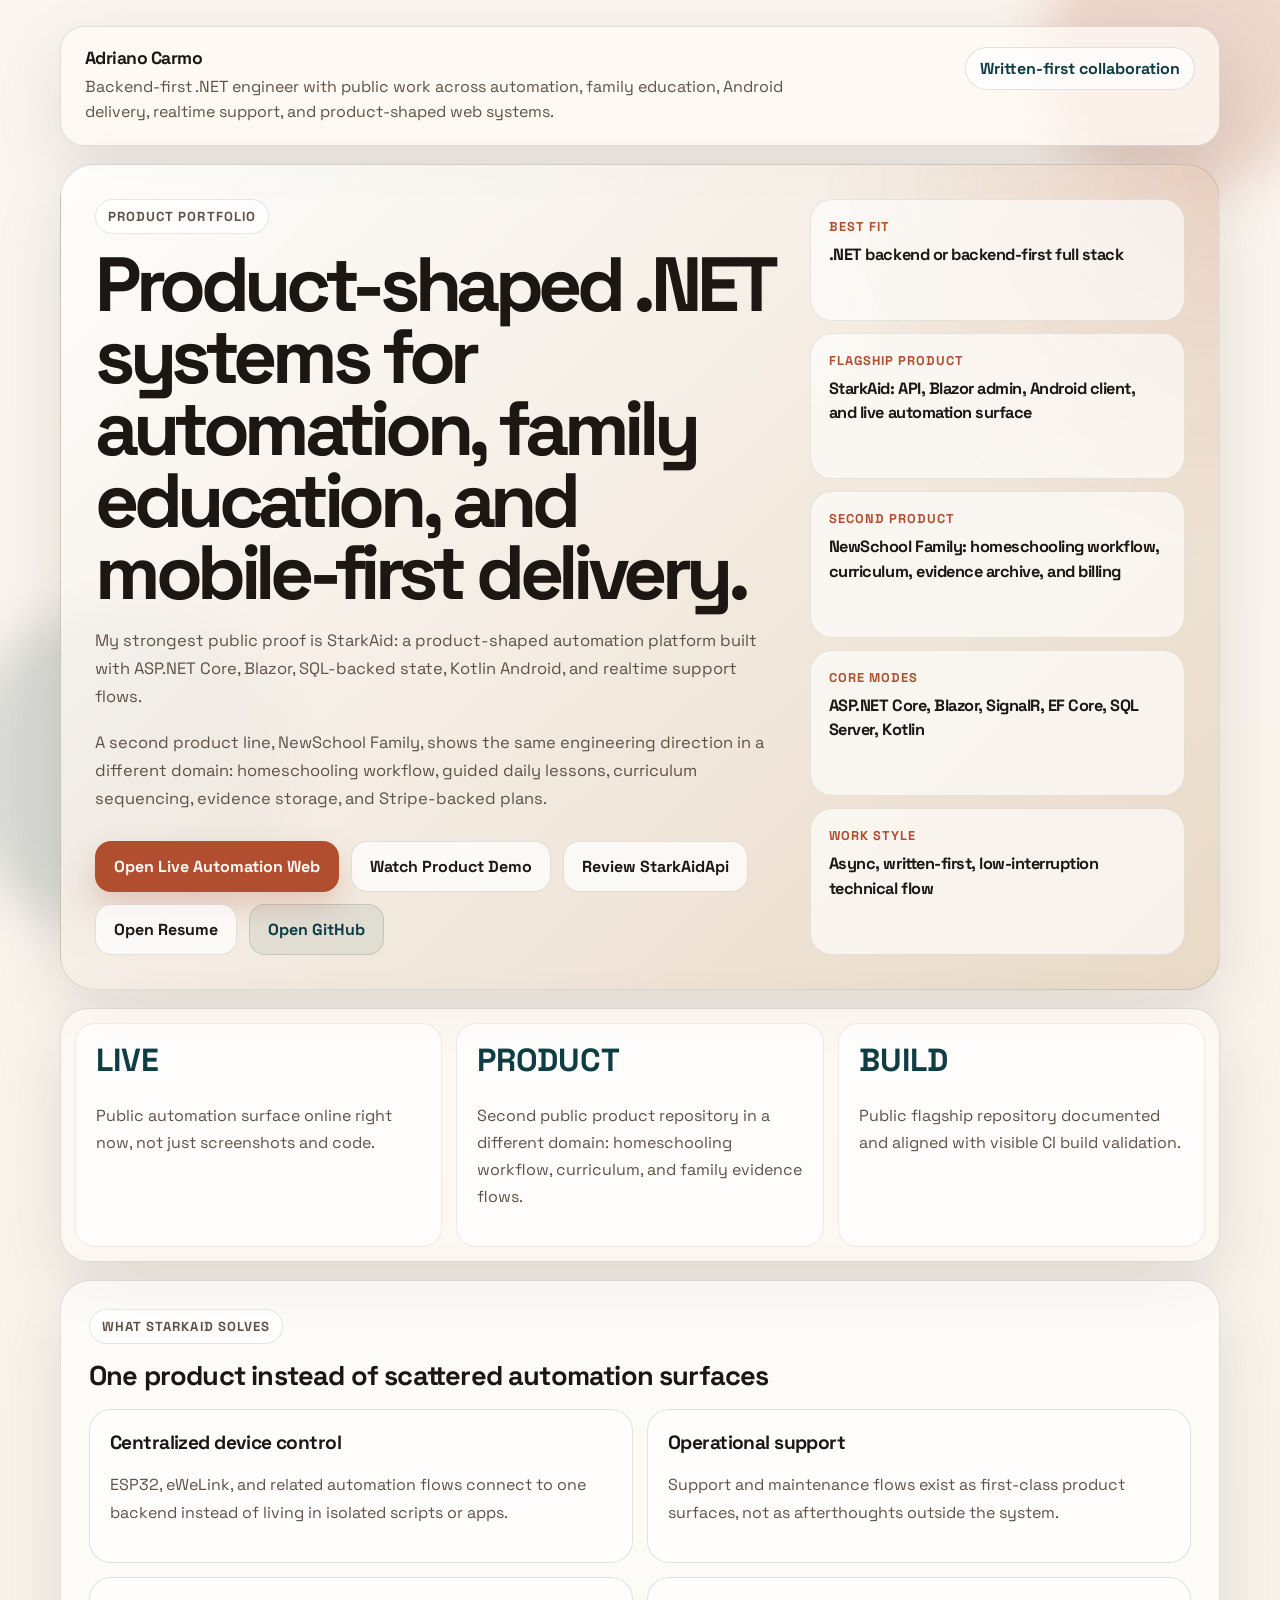
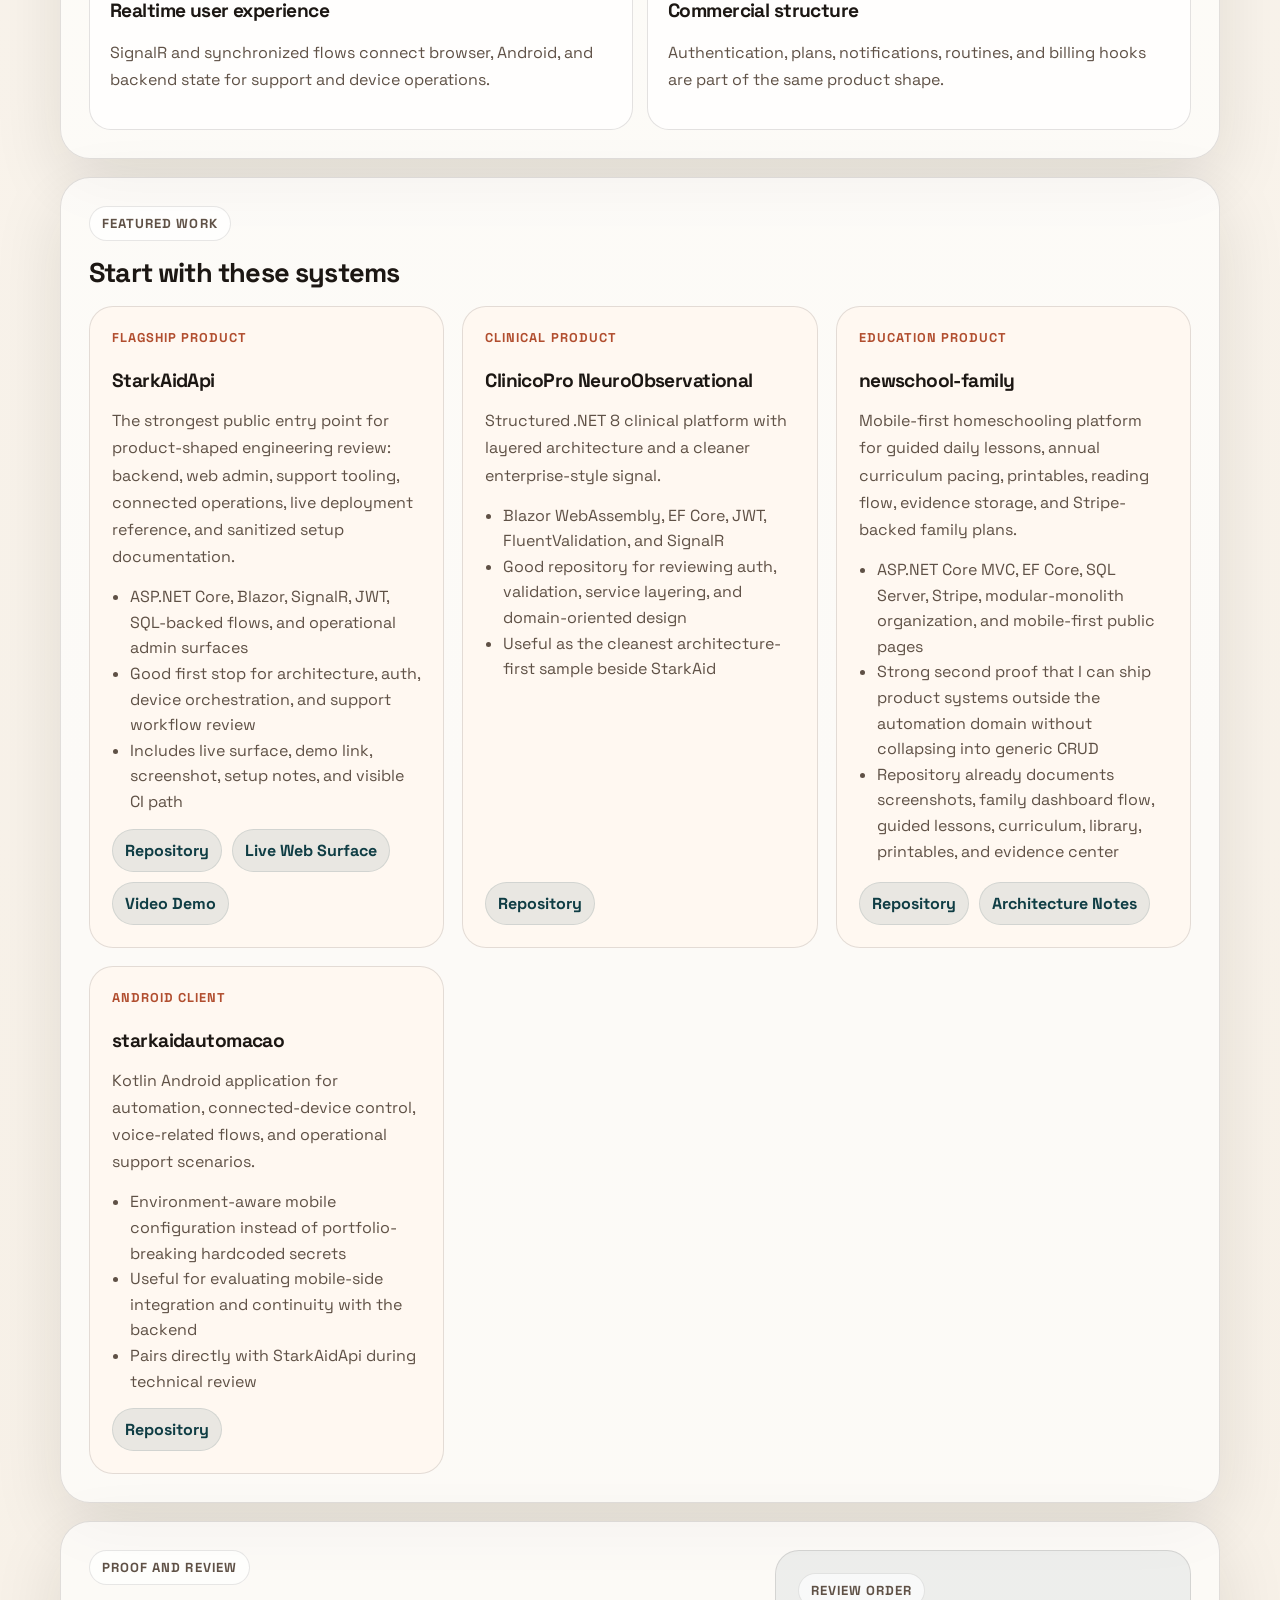
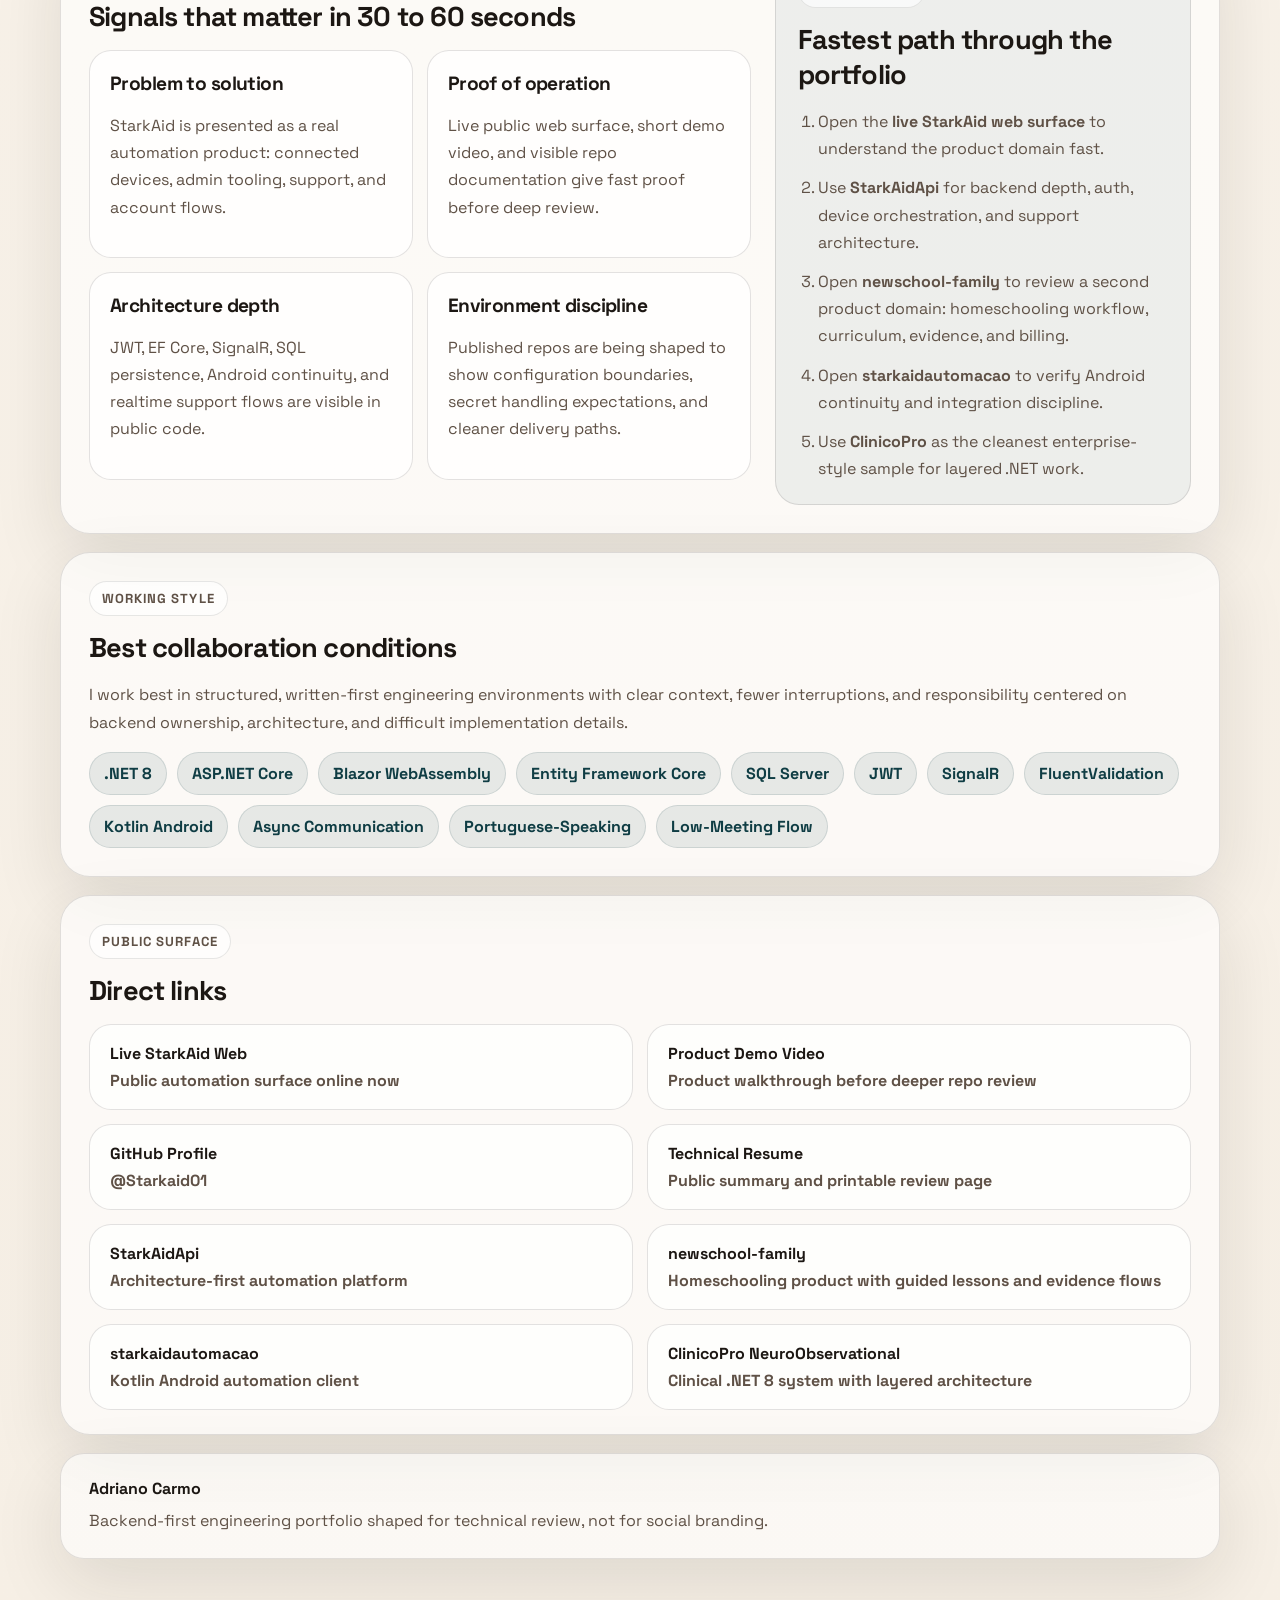
==== index.html @ f2c077c5 "site: add NewSchool Family to portfolio" ====
<!DOCTYPE html>
<html lang="en">
<head>
  <meta charset="UTF-8">
  <meta name="viewport" content="width=device-width, initial-scale=1.0">
  <title>Adriano Carmo | Backend-First .NET Engineer</title>
  <meta name="description" content="Public engineering portfolio for Adriano Carmo, a backend-first .NET engineer focused on ASP.NET Core, Blazor, Kotlin, realtime systems, and structured product delivery.">
  <meta name="theme-color" content="#0f3d44">
  <link rel="preconnect" href="https://fonts.googleapis.com">
  <link rel="preconnect" href="https://fonts.gstatic.com" crossorigin>
  <link href="https://fonts.googleapis.com/css2?family=Space+Grotesk:wght@400;500;700&display=swap" rel="stylesheet">
  <link rel="stylesheet" href="styles.css">
</head>
<body>
  <div class="ambient ambient-one"></div>
  <div class="ambient ambient-two"></div>

  <main class="shell">
    <header class="topbar">
      <div>
        <div class="nameplate">Adriano Carmo</div>
        <div class="topbar-note">Backend-first .NET engineer with public work across automation, family education, Android delivery, realtime support, and product-shaped web systems.</div>
      </div>
      <span class="status-pill">Written-first collaboration</span>
    </header>

    <section class="hero">
      <div class="hero-copy">
        <span class="eyebrow">Product Portfolio</span>
        <h1>Product-shaped .NET systems for automation, family education, and mobile-first delivery.</h1>
        <p>
          My strongest public proof is StarkAid: a product-shaped automation platform built with
          ASP.NET Core, Blazor, SQL-backed state, Kotlin Android, and realtime support flows.
        </p>
        <p>
          A second product line, NewSchool Family, shows the same engineering direction in a different domain:
          homeschooling workflow, guided daily lessons, curriculum sequencing, evidence storage, and Stripe-backed plans.
        </p>
        <div class="cta-row">
          <a class="button primary" href="https://starkaidautomacao.runasp.net/" target="_blank" rel="noreferrer">Open Live Automation Web</a>
          <a class="button secondary" href="https://www.youtube.com/watch?v=Iexo9cl87lk" target="_blank" rel="noreferrer">Watch Product Demo</a>
          <a class="button secondary" href="https://github.com/Starkaid01/StarkAidApi" target="_blank" rel="noreferrer">Review StarkAidApi</a>
          <a class="button secondary" href="resume.html" target="_blank" rel="noreferrer">Open Resume</a>
          <a class="button ghost" href="https://github.com/Starkaid01" target="_blank" rel="noreferrer">Open GitHub</a>
        </div>
      </div>

      <aside class="signal-panel">
        <div class="signal-card">
          <span class="signal-label">Best Fit</span>
          <strong>.NET backend or backend-first full stack</strong>
        </div>
        <div class="signal-card">
          <span class="signal-label">Flagship Product</span>
          <strong>StarkAid: API, Blazor admin, Android client, and live automation surface</strong>
        </div>
        <div class="signal-card">
          <span class="signal-label">Second Product</span>
          <strong>NewSchool Family: homeschooling workflow, curriculum, evidence archive, and billing</strong>
        </div>
        <div class="signal-card">
          <span class="signal-label">Core Modes</span>
          <strong>ASP.NET Core, Blazor, SignalR, EF Core, SQL Server, Kotlin</strong>
        </div>
        <div class="signal-card">
          <span class="signal-label">Work Style</span>
          <strong>Async, written-first, low-interruption technical flow</strong>
        </div>
      </aside>
    </section>

    <section class="proof-strip">
      <article class="proof-card">
        <span class="proof-number">LIVE</span>
        <p>Public automation surface online right now, not just screenshots and code.</p>
      </article>
      <article class="proof-card">
        <span class="proof-number">PRODUCT</span>
        <p>Second public product repository in a different domain: homeschooling workflow, curriculum, and family evidence flows.</p>
      </article>
      <article class="proof-card">
        <span class="proof-number">BUILD</span>
        <p>Public flagship repository documented and aligned with visible CI build validation.</p>
      </article>
    </section>

    <section class="section">
      <div class="section-head">
        <span class="eyebrow">What StarkAid Solves</span>
        <h2>One product instead of scattered automation surfaces</h2>
      </div>
      <div class="review-grid">
        <article class="review-card">
          <h3>Centralized device control</h3>
          <p>ESP32, eWeLink, and related automation flows connect to one backend instead of living in isolated scripts or apps.</p>
        </article>
        <article class="review-card">
          <h3>Operational support</h3>
          <p>Support and maintenance flows exist as first-class product surfaces, not as afterthoughts outside the system.</p>
        </article>
        <article class="review-card">
          <h3>Realtime user experience</h3>
          <p>SignalR and synchronized flows connect browser, Android, and backend state for support and device operations.</p>
        </article>
        <article class="review-card">
          <h3>Commercial structure</h3>
          <p>Authentication, plans, notifications, routines, and billing hooks are part of the same product shape.</p>
        </article>
      </div>
    </section>

    <section class="section">
      <div class="section-head">
        <span class="eyebrow">Featured Work</span>
        <h2>Start with these systems</h2>
      </div>
      <div class="projects">
        <article class="project">
          <div class="project-meta">Flagship Product</div>
          <h3>StarkAidApi</h3>
          <p>
            The strongest public entry point for product-shaped engineering review: backend, web admin,
            support tooling, connected operations, live deployment reference, and sanitized setup documentation.
          </p>
          <ul>
            <li>ASP.NET Core, Blazor, SignalR, JWT, SQL-backed flows, and operational admin surfaces</li>
            <li>Good first stop for architecture, auth, device orchestration, and support workflow review</li>
            <li>Includes live surface, demo link, screenshot, setup notes, and visible CI path</li>
          </ul>
          <div class="project-links">
            <a href="https://github.com/Starkaid01/StarkAidApi" target="_blank" rel="noreferrer">Repository</a>
            <a href="https://starkaidautomacao.runasp.net/" target="_blank" rel="noreferrer">Live Web Surface</a>
            <a href="https://www.youtube.com/watch?v=Iexo9cl87lk" target="_blank" rel="noreferrer">Video Demo</a>
          </div>
        </article>

        <article class="project">
          <div class="project-meta">Clinical Product</div>
          <h3>ClinicoPro NeuroObservational</h3>
          <p>
            Structured .NET 8 clinical platform with layered architecture and a cleaner enterprise-style signal.
          </p>
          <ul>
            <li>Blazor WebAssembly, EF Core, JWT, FluentValidation, and SignalR</li>
            <li>Good repository for reviewing auth, validation, service layering, and domain-oriented design</li>
            <li>Useful as the cleanest architecture-first sample beside StarkAid</li>
          </ul>
          <div class="project-links">
            <a href="https://github.com/Starkaid01/ClinicoPro-NeuroObservational" target="_blank" rel="noreferrer">Repository</a>
          </div>
        </article>

        <article class="project">
          <div class="project-meta">Education Product</div>
          <h3>newschool-family</h3>
          <p>
            Mobile-first homeschooling platform for guided daily lessons, annual curriculum pacing, printables,
            reading flow, evidence storage, and Stripe-backed family plans.
          </p>
          <ul>
            <li>ASP.NET Core MVC, EF Core, SQL Server, Stripe, modular-monolith organization, and mobile-first public pages</li>
            <li>Strong second proof that I can ship product systems outside the automation domain without collapsing into generic CRUD</li>
            <li>Repository already documents screenshots, family dashboard flow, guided lessons, curriculum, library, printables, and evidence center</li>
          </ul>
          <div class="project-links">
            <a href="https://github.com/Starkaid01/newschool-family" target="_blank" rel="noreferrer">Repository</a>
            <a href="https://github.com/Starkaid01/newschool-family/blob/main/docs/architecture.md" target="_blank" rel="noreferrer">Architecture Notes</a>
          </div>
        </article>

        <article class="project">
          <div class="project-meta">Android Client</div>
          <h3>starkaidautomacao</h3>
          <p>
            Kotlin Android application for automation, connected-device control, voice-related flows, and operational support scenarios.
          </p>
          <ul>
            <li>Environment-aware mobile configuration instead of portfolio-breaking hardcoded secrets</li>
            <li>Useful for evaluating mobile-side integration and continuity with the backend</li>
            <li>Pairs directly with StarkAidApi during technical review</li>
          </ul>
          <div class="project-links">
            <a href="https://github.com/Starkaid01/starkaidautomacao" target="_blank" rel="noreferrer">Repository</a>
          </div>
        </article>
      </div>
    </section>

    <section class="section split">
      <div>
        <div class="section-head">
          <span class="eyebrow">Proof And Review</span>
          <h2>Signals that matter in 30 to 60 seconds</h2>
        </div>
        <div class="review-grid">
          <article class="review-card">
            <h3>Problem to solution</h3>
            <p>StarkAid is presented as a real automation product: connected devices, admin tooling, support, and account flows.</p>
          </article>
          <article class="review-card">
            <h3>Proof of operation</h3>
            <p>Live public web surface, short demo video, and visible repo documentation give fast proof before deep review.</p>
          </article>
          <article class="review-card">
            <h3>Architecture depth</h3>
            <p>JWT, EF Core, SignalR, SQL persistence, Android continuity, and realtime support flows are visible in public code.</p>
          </article>
          <article class="review-card">
            <h3>Environment discipline</h3>
            <p>Published repos are being shaped to show configuration boundaries, secret handling expectations, and cleaner delivery paths.</p>
          </article>
        </div>
      </div>

      <div class="review-order">
        <div class="section-head">
          <span class="eyebrow">Review Order</span>
          <h2>Fastest path through the portfolio</h2>
        </div>
        <ol>
          <li>Open the <strong>live StarkAid web surface</strong> to understand the product domain fast.</li>
          <li>Use <strong>StarkAidApi</strong> for backend depth, auth, device orchestration, and support architecture.</li>
          <li>Open <strong>newschool-family</strong> to review a second product domain: homeschooling workflow, curriculum, evidence, and billing.</li>
          <li>Open <strong>starkaidautomacao</strong> to verify Android continuity and integration discipline.</li>
          <li>Use <strong>ClinicoPro</strong> as the cleanest enterprise-style sample for layered .NET work.</li>
        </ol>
      </div>
    </section>

    <section class="section">
      <div class="section-head">
        <span class="eyebrow">Working Style</span>
        <h2>Best collaboration conditions</h2>
      </div>
      <p class="section-copy">
        I work best in structured, written-first engineering environments with clear context, fewer interruptions,
        and responsibility centered on backend ownership, architecture, and difficult implementation details.
      </p>
      <div class="stack-list">
        <span class="chip">.NET 8</span>
        <span class="chip">ASP.NET Core</span>
        <span class="chip">Blazor WebAssembly</span>
        <span class="chip">Entity Framework Core</span>
        <span class="chip">SQL Server</span>
        <span class="chip">JWT</span>
        <span class="chip">SignalR</span>
        <span class="chip">FluentValidation</span>
        <span class="chip">Kotlin Android</span>
        <span class="chip">Async Communication</span>
        <span class="chip">Portuguese-Speaking</span>
        <span class="chip">Low-Meeting Flow</span>
      </div>
    </section>

    <section class="section compact">
      <div class="section-head">
        <span class="eyebrow">Public Surface</span>
        <h2>Direct links</h2>
      </div>
      <div class="link-grid">
        <a class="link-tile" href="https://starkaidautomacao.runasp.net/" target="_blank" rel="noreferrer">
          <strong>Live StarkAid Web</strong>
          <span>Public automation surface online now</span>
        </a>
        <a class="link-tile" href="https://www.youtube.com/watch?v=Iexo9cl87lk" target="_blank" rel="noreferrer">
          <strong>Product Demo Video</strong>
          <span>Product walkthrough before deeper repo review</span>
        </a>
        <a class="link-tile" href="https://github.com/Starkaid01" target="_blank" rel="noreferrer">
          <strong>GitHub Profile</strong>
          <span>@Starkaid01</span>
        </a>
        <a class="link-tile" href="resume.html" target="_blank" rel="noreferrer">
          <strong>Technical Resume</strong>
          <span>Public summary and printable review page</span>
        </a>
        <a class="link-tile" href="https://github.com/Starkaid01/StarkAidApi" target="_blank" rel="noreferrer">
          <strong>StarkAidApi</strong>
          <span>Architecture-first automation platform</span>
        </a>
        <a class="link-tile" href="https://github.com/Starkaid01/newschool-family" target="_blank" rel="noreferrer">
          <strong>newschool-family</strong>
          <span>Homeschooling product with guided lessons and evidence flows</span>
        </a>
        <a class="link-tile" href="https://github.com/Starkaid01/starkaidautomacao" target="_blank" rel="noreferrer">
          <strong>starkaidautomacao</strong>
          <span>Kotlin Android automation client</span>
        </a>
        <a class="link-tile" href="https://github.com/Starkaid01/ClinicoPro-NeuroObservational" target="_blank" rel="noreferrer">
          <strong>ClinicoPro NeuroObservational</strong>
          <span>Clinical .NET 8 system with layered architecture</span>
        </a>
      </div>
    </section>

    <footer class="footer">
      <strong>Adriano Carmo</strong>
      <span>Backend-first engineering portfolio shaped for technical review, not for social branding.</span>
    </footer>
  </main>
</body>
</html>
---- styles.css ----
:root {
  --bg: #f6efe5;
  --bg-deep: #e5d4bf;
  --surface: rgba(255, 251, 246, 0.8);
  --surface-strong: rgba(255, 248, 240, 0.92);
  --ink: #1c1713;
  --muted: #5f5146;
  --line: rgba(28, 23, 19, 0.12);
  --accent: #b14e2f;
  --accent-deep: #7d3119;
  --teal: #0f3d44;
  --teal-soft: rgba(15, 61, 68, 0.09);
  --shadow: 0 24px 70px rgba(28, 23, 19, 0.11);
}

* {
  box-sizing: border-box;
}

html {
  scroll-behavior: smooth;
}

body {
  margin: 0;
  min-height: 100vh;
  font-family: "Space Grotesk", system-ui, sans-serif;
  color: var(--ink);
  background:
    linear-gradient(180deg, #faf5ee 0%, var(--bg) 100%);
}

a {
  color: inherit;
  text-decoration: none;
}

.ambient {
  position: fixed;
  inset: auto;
  border-radius: 999px;
  filter: blur(24px);
  pointer-events: none;
  z-index: 0;
}

.ambient-one {
  top: -80px;
  right: -40px;
  width: 280px;
  height: 280px;
  background: rgba(177, 78, 47, 0.18);
}

.ambient-two {
  bottom: -40px;
  left: -40px;
  width: 340px;
  height: 340px;
  background: rgba(15, 61, 68, 0.14);
}

.shell {
  position: relative;
  z-index: 1;
  width: min(1160px, calc(100% - 32px));
  margin: 0 auto;
  padding: 26px 0 64px;
}

.topbar,
.hero,
.section,
.proof-strip,
.footer {
  border: 1px solid var(--line);
  box-shadow: var(--shadow);
}

.topbar {
  display: flex;
  align-items: flex-start;
  justify-content: space-between;
  gap: 18px;
  padding: 20px 24px;
  border-radius: 24px;
  background: rgba(255, 251, 246, 0.72);
}

.nameplate {
  font-size: 1.1rem;
  font-weight: 700;
  letter-spacing: -0.03em;
}

.topbar-note {
  margin-top: 6px;
  max-width: 760px;
  color: var(--muted);
  line-height: 1.55;
}

.status-pill,
.eyebrow,
.chip,
.project-links a,
.link-tile span {
  font-weight: 700;
}

.status-pill {
  display: inline-flex;
  align-items: center;
  min-height: 40px;
  padding: 10px 14px;
  border-radius: 999px;
  background: rgba(255, 255, 255, 0.7);
  border: 1px solid rgba(28, 23, 19, 0.12);
  color: var(--teal);
  white-space: nowrap;
}

.hero {
  display: grid;
  grid-template-columns: minmax(0, 1.75fr) minmax(280px, 0.95fr);
  gap: 24px;
  margin-top: 18px;
  padding: 34px;
  border-radius: 34px;
  background:
    radial-gradient(circle at top right, rgba(177, 78, 47, 0.14), transparent 28%),
    linear-gradient(135deg, rgba(255, 255, 255, 0.82), rgba(229, 212, 191, 0.84));
}

.eyebrow {
  display: inline-flex;
  margin-bottom: 14px;
  padding: 8px 12px;
  border-radius: 999px;
  background: rgba(255, 255, 255, 0.66);
  border: 1px solid rgba(28, 23, 19, 0.1);
  color: var(--muted);
  font-size: 0.82rem;
  letter-spacing: 0.08em;
  text-transform: uppercase;
}

.hero h1 {
  margin: 0;
  max-width: 760px;
  font-size: clamp(2.7rem, 6vw, 5rem);
  line-height: 0.94;
  letter-spacing: -0.07em;
}

.hero p,
.section-copy,
.project p,
.review-card p,
.proof-card p,
.review-order li,
.footer span {
  color: var(--muted);
  line-height: 1.7;
}

.hero p {
  max-width: 720px;
  margin: 18px 0 0;
  font-size: 1.03rem;
}

.cta-row {
  display: flex;
  flex-wrap: wrap;
  gap: 12px;
  margin-top: 28px;
}

.button {
  display: inline-flex;
  align-items: center;
  justify-content: center;
  min-height: 48px;
  padding: 14px 18px;
  border-radius: 16px;
  border: 1px solid transparent;
  font-weight: 700;
  transition: transform 180ms ease, box-shadow 180ms ease, border-color 180ms ease;
}

.button:hover,
.project:hover,
.review-card:hover,
.proof-card:hover,
.link-tile:hover {
  transform: translateY(-3px);
}

.button.primary {
  background: var(--accent);
  color: #fff9f5;
  box-shadow: 0 14px 30px rgba(177, 78, 47, 0.24);
}

.button.secondary {
  background: rgba(255, 255, 255, 0.72);
  border-color: var(--line);
}

.button.ghost {
  background: rgba(15, 61, 68, 0.08);
  border-color: rgba(15, 61, 68, 0.14);
  color: var(--teal);
}

.signal-panel {
  display: grid;
  gap: 12px;
}

.signal-card {
  padding: 18px;
  border-radius: 22px;
  background: rgba(255, 255, 255, 0.62);
  border: 1px solid rgba(28, 23, 19, 0.09);
}

.signal-label,
.project-meta {
  display: block;
  margin-bottom: 8px;
  color: var(--accent);
  font-size: 0.8rem;
  font-weight: 700;
  letter-spacing: 0.08em;
  text-transform: uppercase;
}

.signal-card strong,
.project h3,
.review-card h3,
.section h2 {
  letter-spacing: -0.03em;
}

.signal-card strong {
  font-size: 1.02rem;
  line-height: 1.5;
}

.proof-strip {
  display: grid;
  grid-template-columns: repeat(3, minmax(0, 1fr));
  gap: 14px;
  margin-top: 18px;
  padding: 14px;
  border-radius: 28px;
  background: rgba(255, 250, 244, 0.68);
}

.proof-card,
.project,
.review-card,
.link-tile {
  transition: transform 180ms ease, border-color 180ms ease, background 180ms ease;
}

.proof-card {
  min-height: 100%;
  padding: 20px;
  border-radius: 20px;
  border: 1px solid rgba(28, 23, 19, 0.08);
  background: rgba(255, 255, 255, 0.72);
}

.proof-number {
  display: inline-block;
  margin-bottom: 10px;
  font-size: 2rem;
  font-weight: 700;
  line-height: 1;
  color: var(--teal);
}

.section {
  margin-top: 18px;
  padding: 28px;
  border-radius: 30px;
  background: rgba(255, 255, 255, 0.62);
}

.section.compact {
  padding-bottom: 24px;
}

.section-head {
  margin-bottom: 16px;
}

.section h2 {
  margin: 0;
  font-size: 1.7rem;
}

.section-copy {
  margin: 0 0 16px;
}

.projects {
  display: grid;
  grid-template-columns: repeat(3, minmax(0, 1fr));
  gap: 18px;
}

.project {
  display: flex;
  flex-direction: column;
  gap: 14px;
  padding: 22px;
  border-radius: 24px;
  border: 1px solid var(--line);
  background: var(--surface-strong);
}

.project:hover,
.review-card:hover,
.link-tile:hover {
  border-color: rgba(177, 78, 47, 0.34);
}

.project h3,
.review-card h3 {
  margin: 0;
  font-size: 1.2rem;
}

.project p,
.project ul {
  margin: 0;
}

.project ul {
  padding-left: 18px;
  color: var(--muted);
  line-height: 1.6;
}

.project-links {
  display: flex;
  flex-wrap: wrap;
  gap: 10px;
  margin-top: auto;
}

.project-links a {
  display: inline-flex;
  padding: 10px 12px;
  border-radius: 999px;
  background: var(--teal-soft);
  color: var(--teal);
  border: 1px solid rgba(15, 61, 68, 0.1);
}

.split {
  display: grid;
  grid-template-columns: minmax(0, 1.35fr) minmax(280px, 0.85fr);
  gap: 24px;
}

.review-grid {
  display: grid;
  grid-template-columns: repeat(2, minmax(0, 1fr));
  gap: 14px;
}

.review-card,
.review-order,
.link-tile {
  border: 1px solid var(--line);
}

.review-card {
  padding: 20px;
  border-radius: 22px;
  background: rgba(255, 255, 255, 0.72);
}

.review-order {
  height: 100%;
  padding: 22px;
  border-radius: 24px;
  background: rgba(15, 61, 68, 0.06);
}

.review-order ol {
  margin: 0;
  padding-left: 20px;
}

.review-order li + li {
  margin-top: 12px;
}

.stack-list {
  display: flex;
  flex-wrap: wrap;
  gap: 10px;
}

.chip {
  padding: 10px 14px;
  border-radius: 999px;
  background: var(--teal-soft);
  border: 1px solid rgba(15, 61, 68, 0.12);
  color: var(--teal);
}

.link-grid {
  display: grid;
  grid-template-columns: repeat(2, minmax(0, 1fr));
  gap: 14px;
}

.link-tile {
  display: flex;
  flex-direction: column;
  gap: 6px;
  padding: 18px 20px;
  border-radius: 22px;
  background: rgba(255, 255, 255, 0.7);
}

.link-tile strong,
.footer strong {
  font-size: 1rem;
}

.link-tile span {
  color: var(--muted);
}

.footer {
  display: flex;
  flex-direction: column;
  gap: 8px;
  margin-top: 18px;
  padding: 24px 28px;
  border-radius: 24px;
  background: rgba(255, 255, 255, 0.58);
}

@media (max-width: 1024px) {
  .hero,
  .split,
  .projects {
    grid-template-columns: 1fr;
  }

  .proof-strip,
  .link-grid,
  .review-grid {
    grid-template-columns: 1fr;
  }
}

@media (max-width: 720px) {
  .shell {
    width: min(100% - 18px, 1160px);
    padding-top: 12px;
  }

  .topbar,
  .hero,
  .section,
  .footer {
    padding: 22px;
    border-radius: 22px;
  }

  .topbar {
    flex-direction: column;
  }

  .hero h1 {
    font-size: clamp(2.4rem, 13vw, 4rem);
  }

  .proof-strip {
    padding: 12px;
    border-radius: 22px;
  }
}
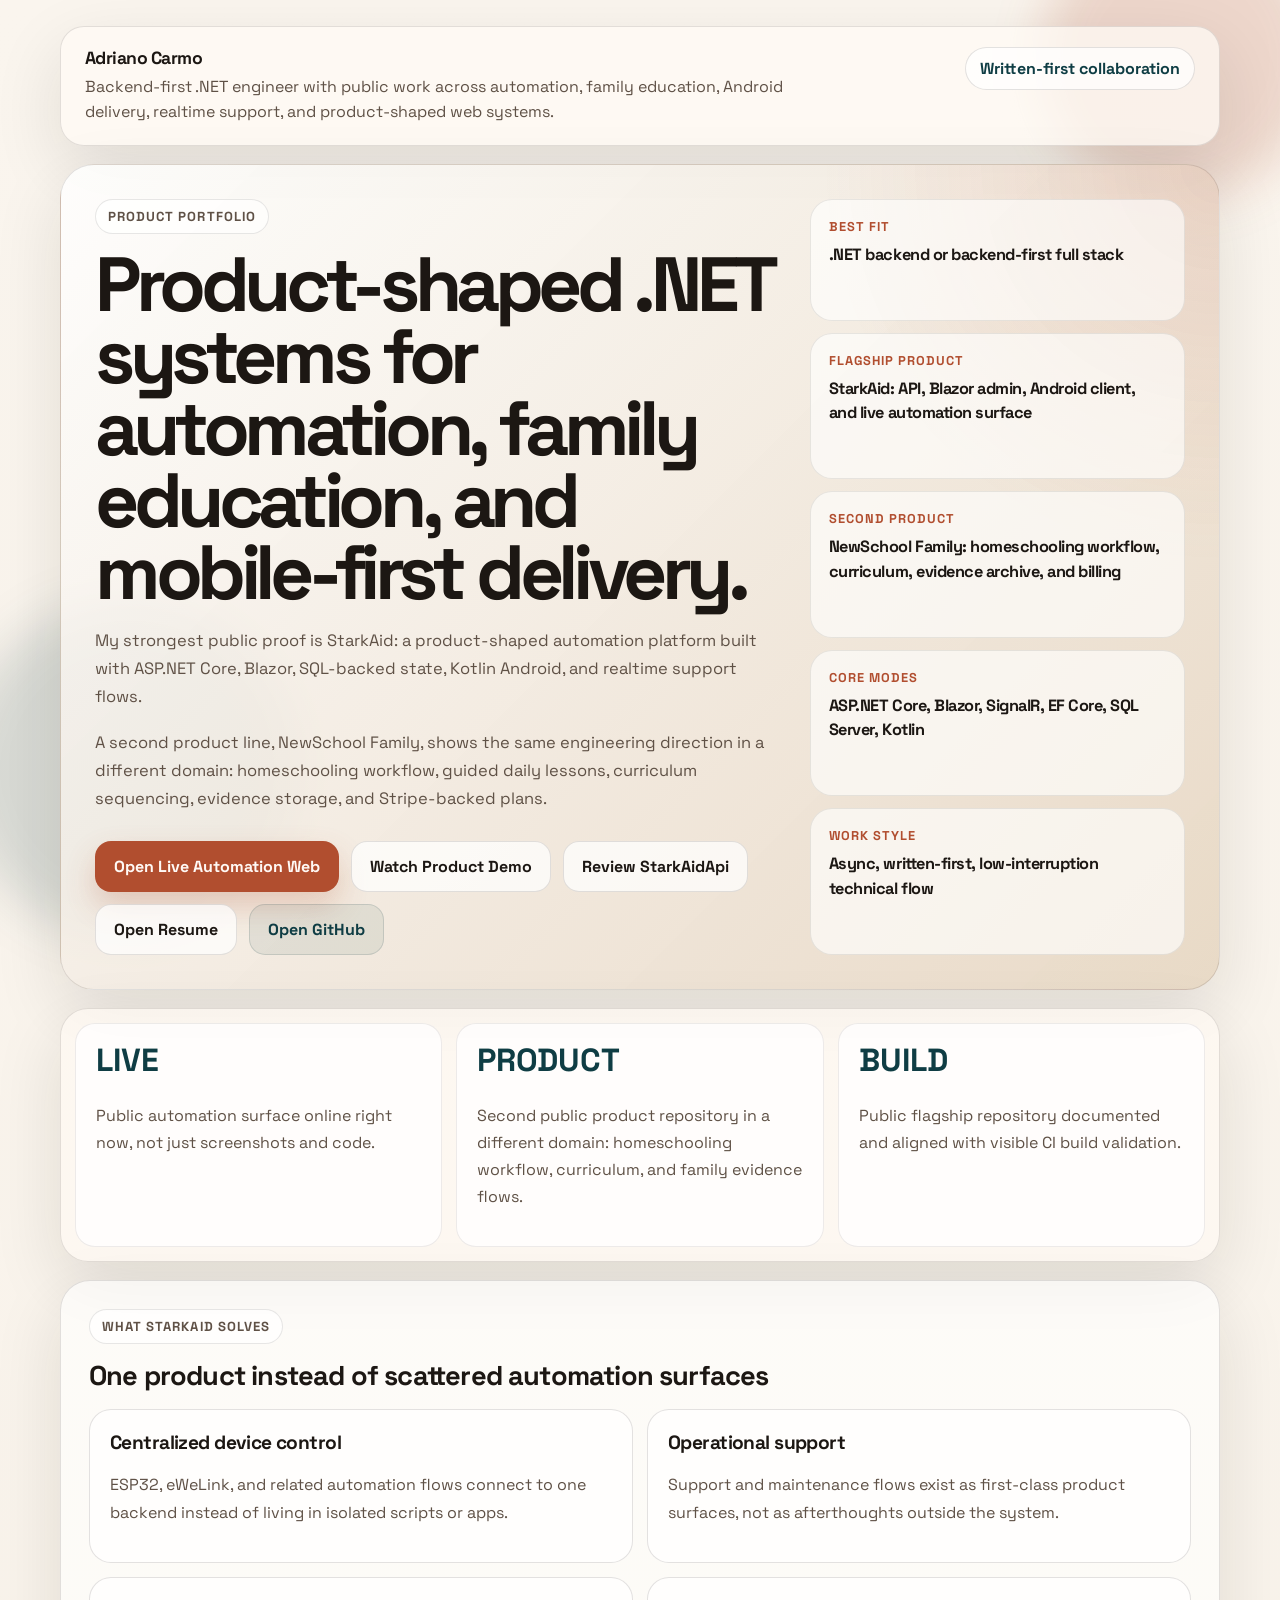
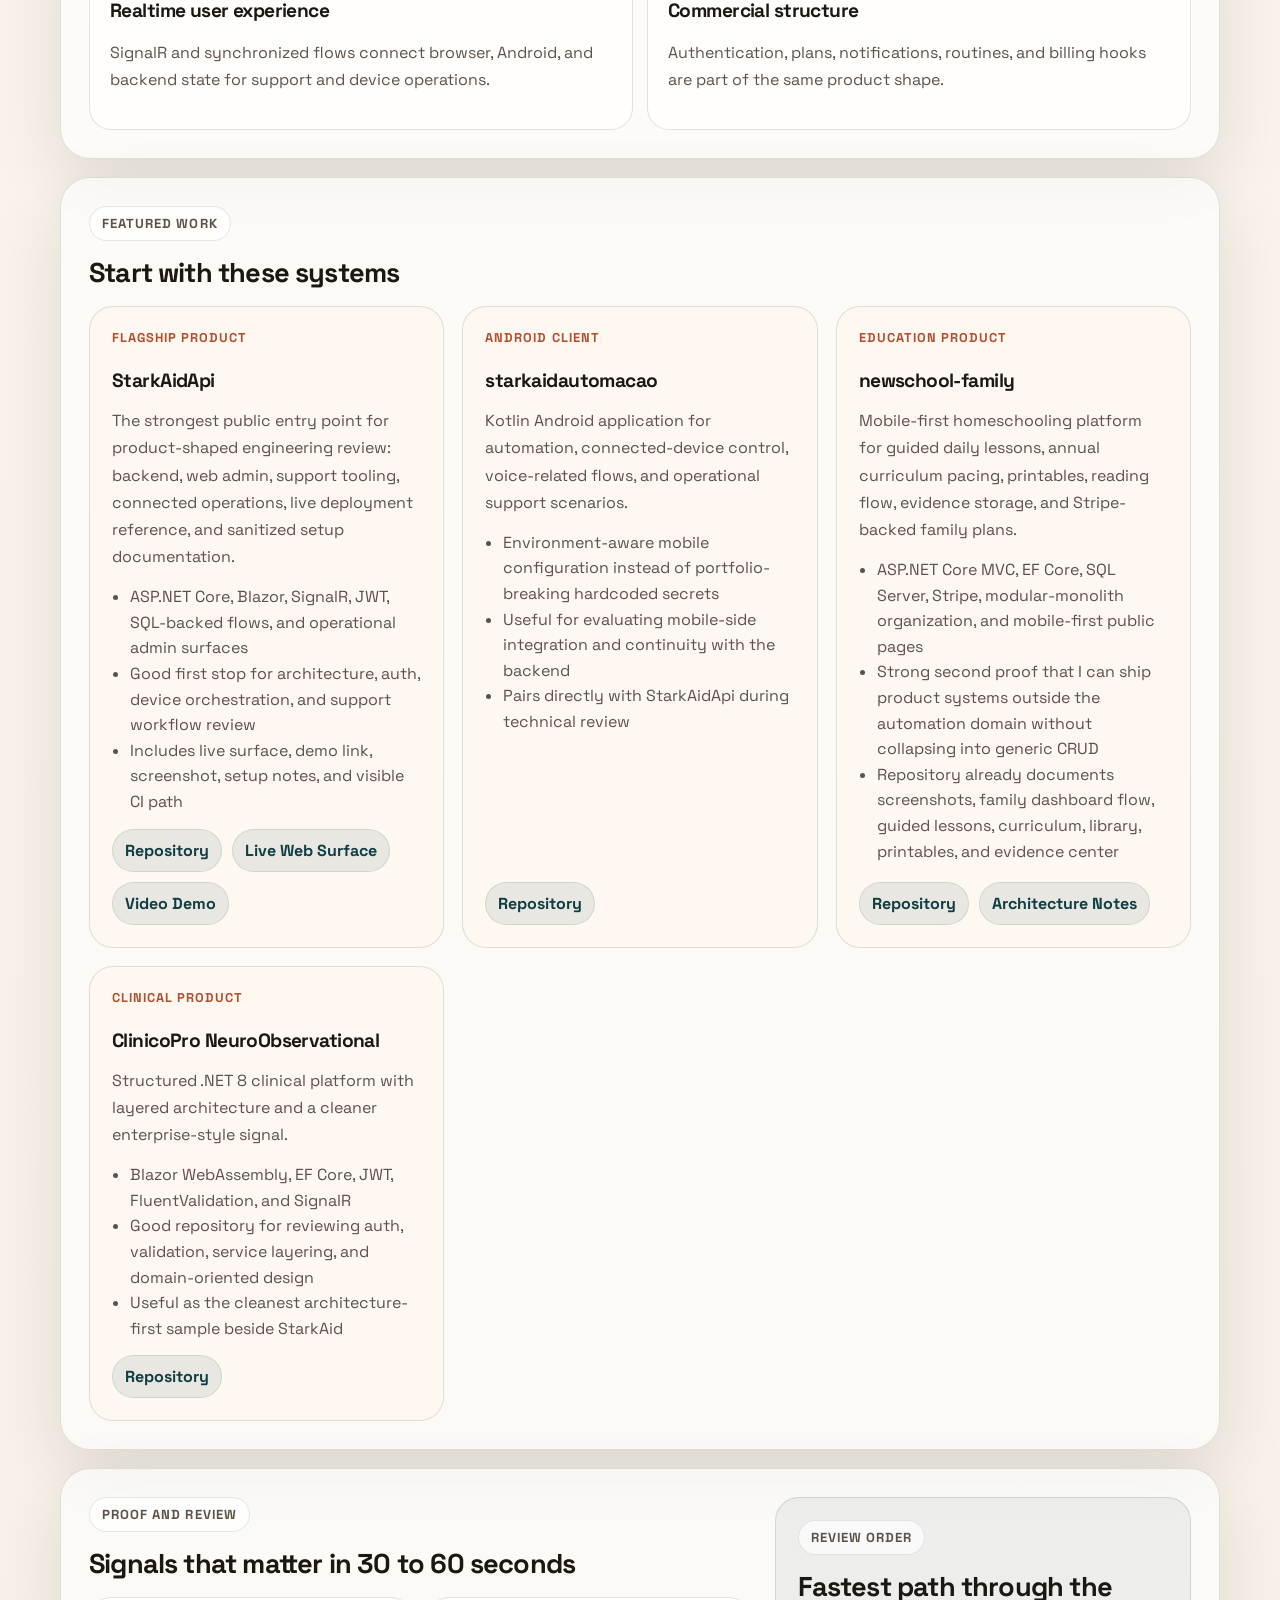
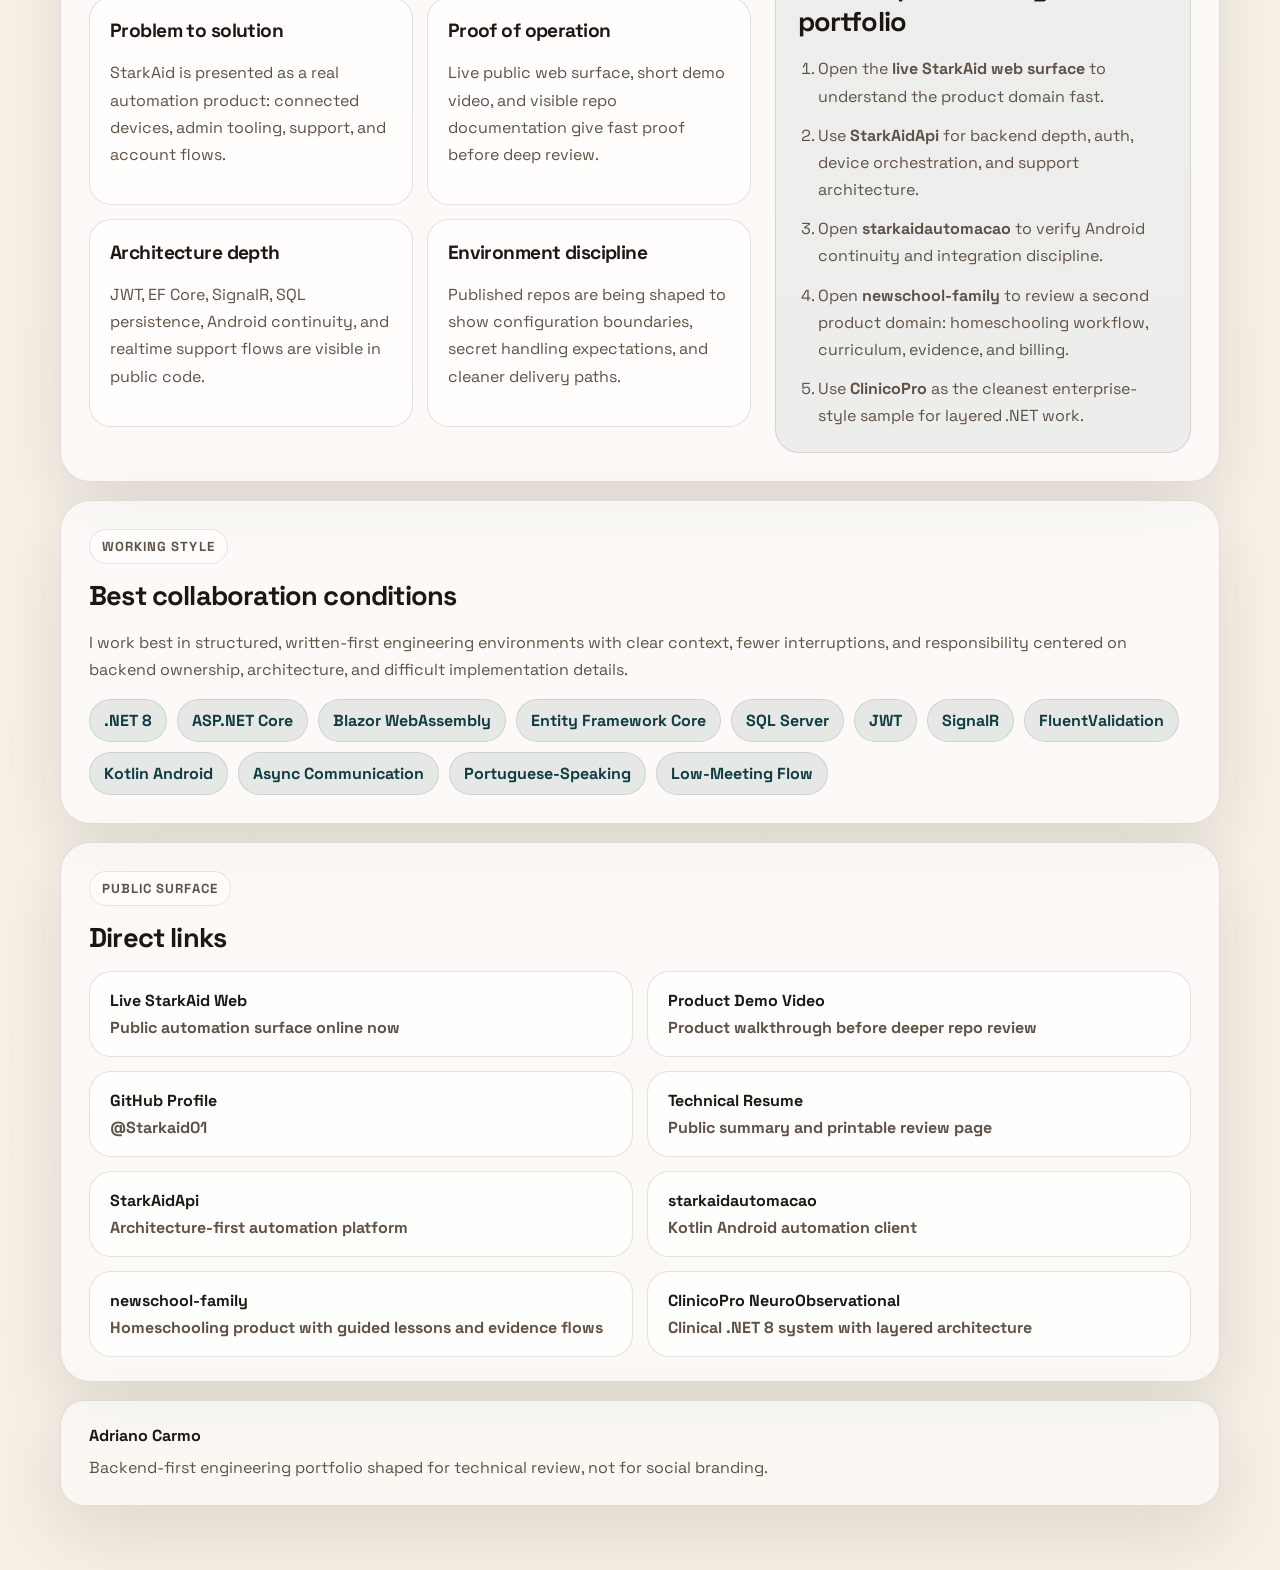
==== commit d5d29e96: "site: reorder portfolio projects" ====
--- a/index.html
+++ b/index.html
@@ -135,18 +135,18 @@
         </article>
 
         <article class="project">
-          <div class="project-meta">Clinical Product</div>
-          <h3>ClinicoPro NeuroObservational</h3>
+          <div class="project-meta">Android Client</div>
+          <h3>starkaidautomacao</h3>
           <p>
-            Structured .NET 8 clinical platform with layered architecture and a cleaner enterprise-style signal.
+            Kotlin Android application for automation, connected-device control, voice-related flows, and operational support scenarios.
           </p>
           <ul>
-            <li>Blazor WebAssembly, EF Core, JWT, FluentValidation, and SignalR</li>
-            <li>Good repository for reviewing auth, validation, service layering, and domain-oriented design</li>
-            <li>Useful as the cleanest architecture-first sample beside StarkAid</li>
+            <li>Environment-aware mobile configuration instead of portfolio-breaking hardcoded secrets</li>
+            <li>Useful for evaluating mobile-side integration and continuity with the backend</li>
+            <li>Pairs directly with StarkAidApi during technical review</li>
           </ul>
           <div class="project-links">
-            <a href="https://github.com/Starkaid01/ClinicoPro-NeuroObservational" target="_blank" rel="noreferrer">Repository</a>
+            <a href="https://github.com/Starkaid01/starkaidautomacao" target="_blank" rel="noreferrer">Repository</a>
           </div>
         </article>
 
@@ -169,18 +169,18 @@
         </article>
 
         <article class="project">
-          <div class="project-meta">Android Client</div>
-          <h3>starkaidautomacao</h3>
+          <div class="project-meta">Clinical Product</div>
+          <h3>ClinicoPro NeuroObservational</h3>
           <p>
-            Kotlin Android application for automation, connected-device control, voice-related flows, and operational support scenarios.
+            Structured .NET 8 clinical platform with layered architecture and a cleaner enterprise-style signal.
           </p>
           <ul>
-            <li>Environment-aware mobile configuration instead of portfolio-breaking hardcoded secrets</li>
-            <li>Useful for evaluating mobile-side integration and continuity with the backend</li>
-            <li>Pairs directly with StarkAidApi during technical review</li>
+            <li>Blazor WebAssembly, EF Core, JWT, FluentValidation, and SignalR</li>
+            <li>Good repository for reviewing auth, validation, service layering, and domain-oriented design</li>
+            <li>Useful as the cleanest architecture-first sample beside StarkAid</li>
           </ul>
           <div class="project-links">
-            <a href="https://github.com/Starkaid01/starkaidautomacao" target="_blank" rel="noreferrer">Repository</a>
+            <a href="https://github.com/Starkaid01/ClinicoPro-NeuroObservational" target="_blank" rel="noreferrer">Repository</a>
           </div>
         </article>
       </div>
@@ -220,8 +220,8 @@
         <ol>
           <li>Open the <strong>live StarkAid web surface</strong> to understand the product domain fast.</li>
           <li>Use <strong>StarkAidApi</strong> for backend depth, auth, device orchestration, and support architecture.</li>
+          <li>Open <strong>starkaidautomacao</strong> to verify Android continuity and integration discipline.</li>
           <li>Open <strong>newschool-family</strong> to review a second product domain: homeschooling workflow, curriculum, evidence, and billing.</li>
-          <li>Open <strong>starkaidautomacao</strong> to verify Android continuity and integration discipline.</li>
           <li>Use <strong>ClinicoPro</strong> as the cleanest enterprise-style sample for layered .NET work.</li>
         </ol>
       </div>
@@ -278,13 +278,13 @@
           <strong>StarkAidApi</strong>
           <span>Architecture-first automation platform</span>
         </a>
+        <a class="link-tile" href="https://github.com/Starkaid01/starkaidautomacao" target="_blank" rel="noreferrer">
+          <strong>starkaidautomacao</strong>
+          <span>Kotlin Android automation client</span>
+        </a>
         <a class="link-tile" href="https://github.com/Starkaid01/newschool-family" target="_blank" rel="noreferrer">
           <strong>newschool-family</strong>
           <span>Homeschooling product with guided lessons and evidence flows</span>
-        </a>
-        <a class="link-tile" href="https://github.com/Starkaid01/starkaidautomacao" target="_blank" rel="noreferrer">
-          <strong>starkaidautomacao</strong>
-          <span>Kotlin Android automation client</span>
         </a>
         <a class="link-tile" href="https://github.com/Starkaid01/ClinicoPro-NeuroObservational" target="_blank" rel="noreferrer">
           <strong>ClinicoPro NeuroObservational</strong>
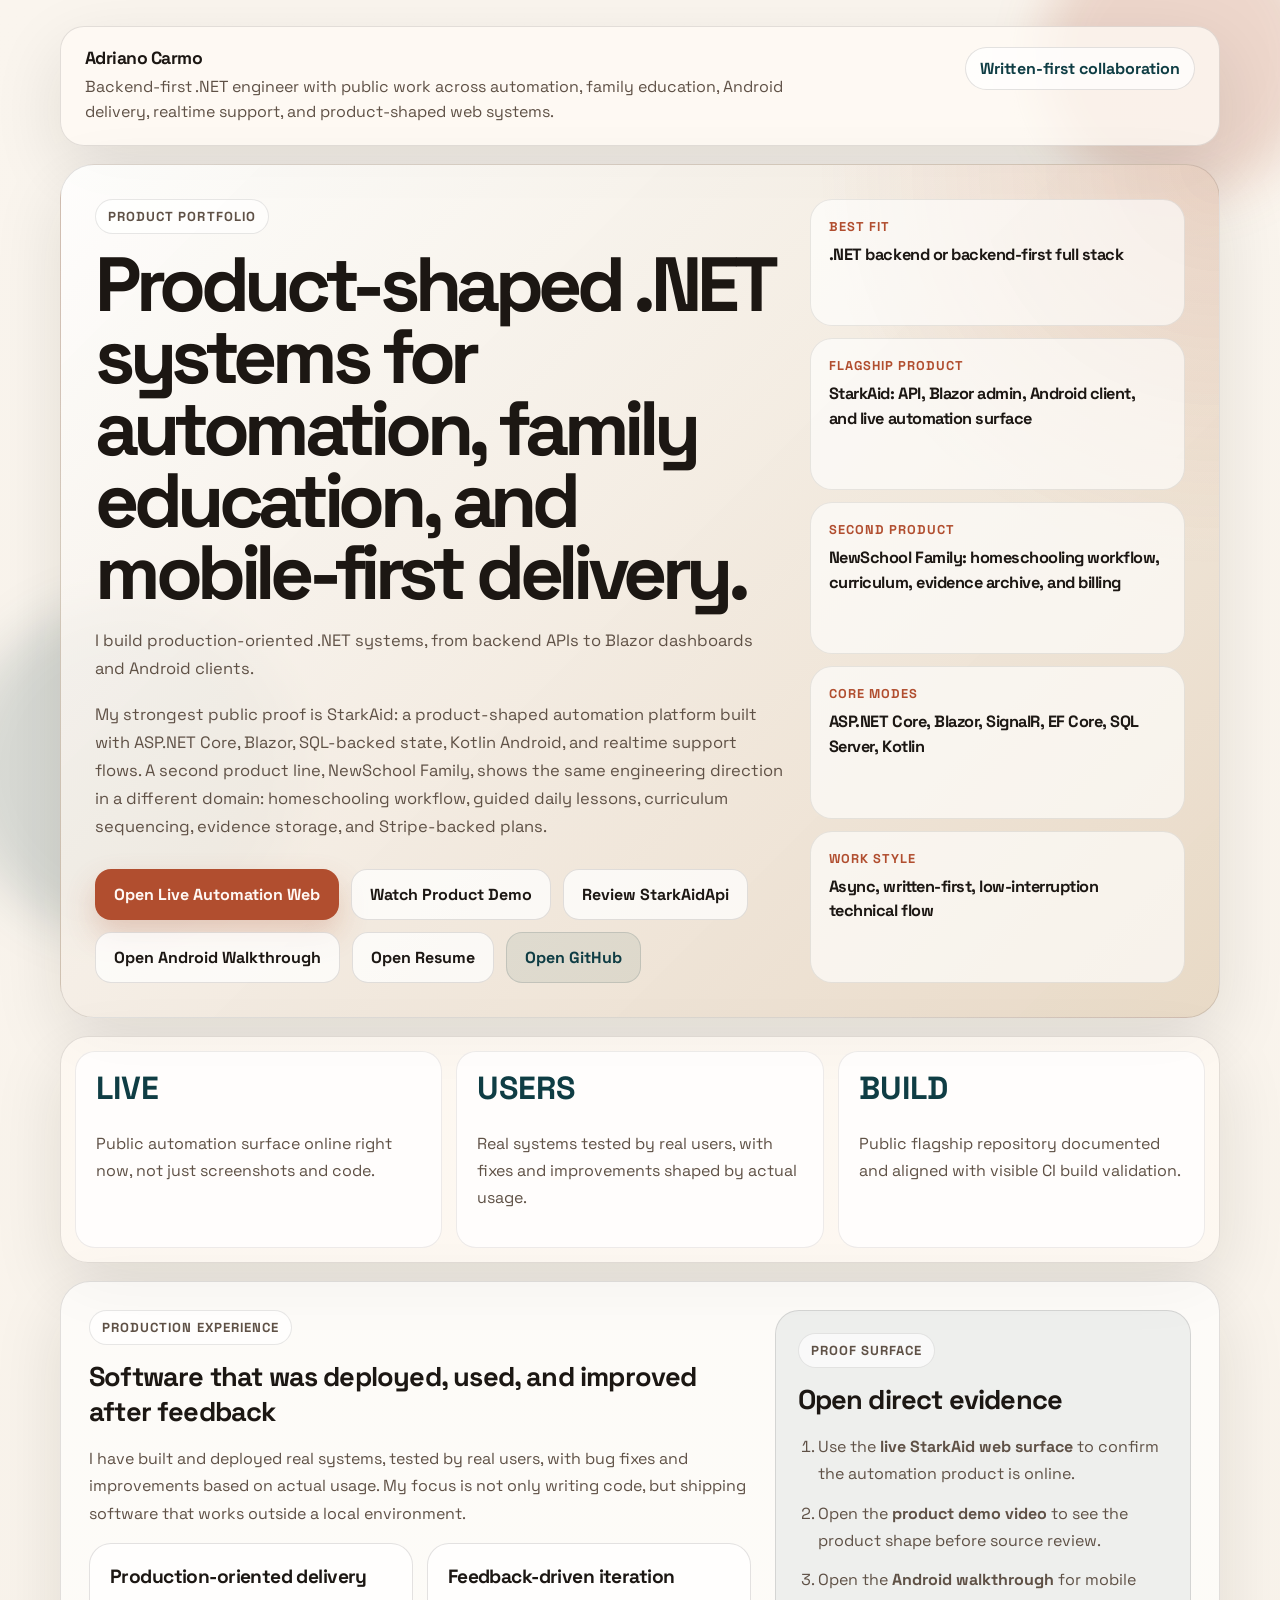
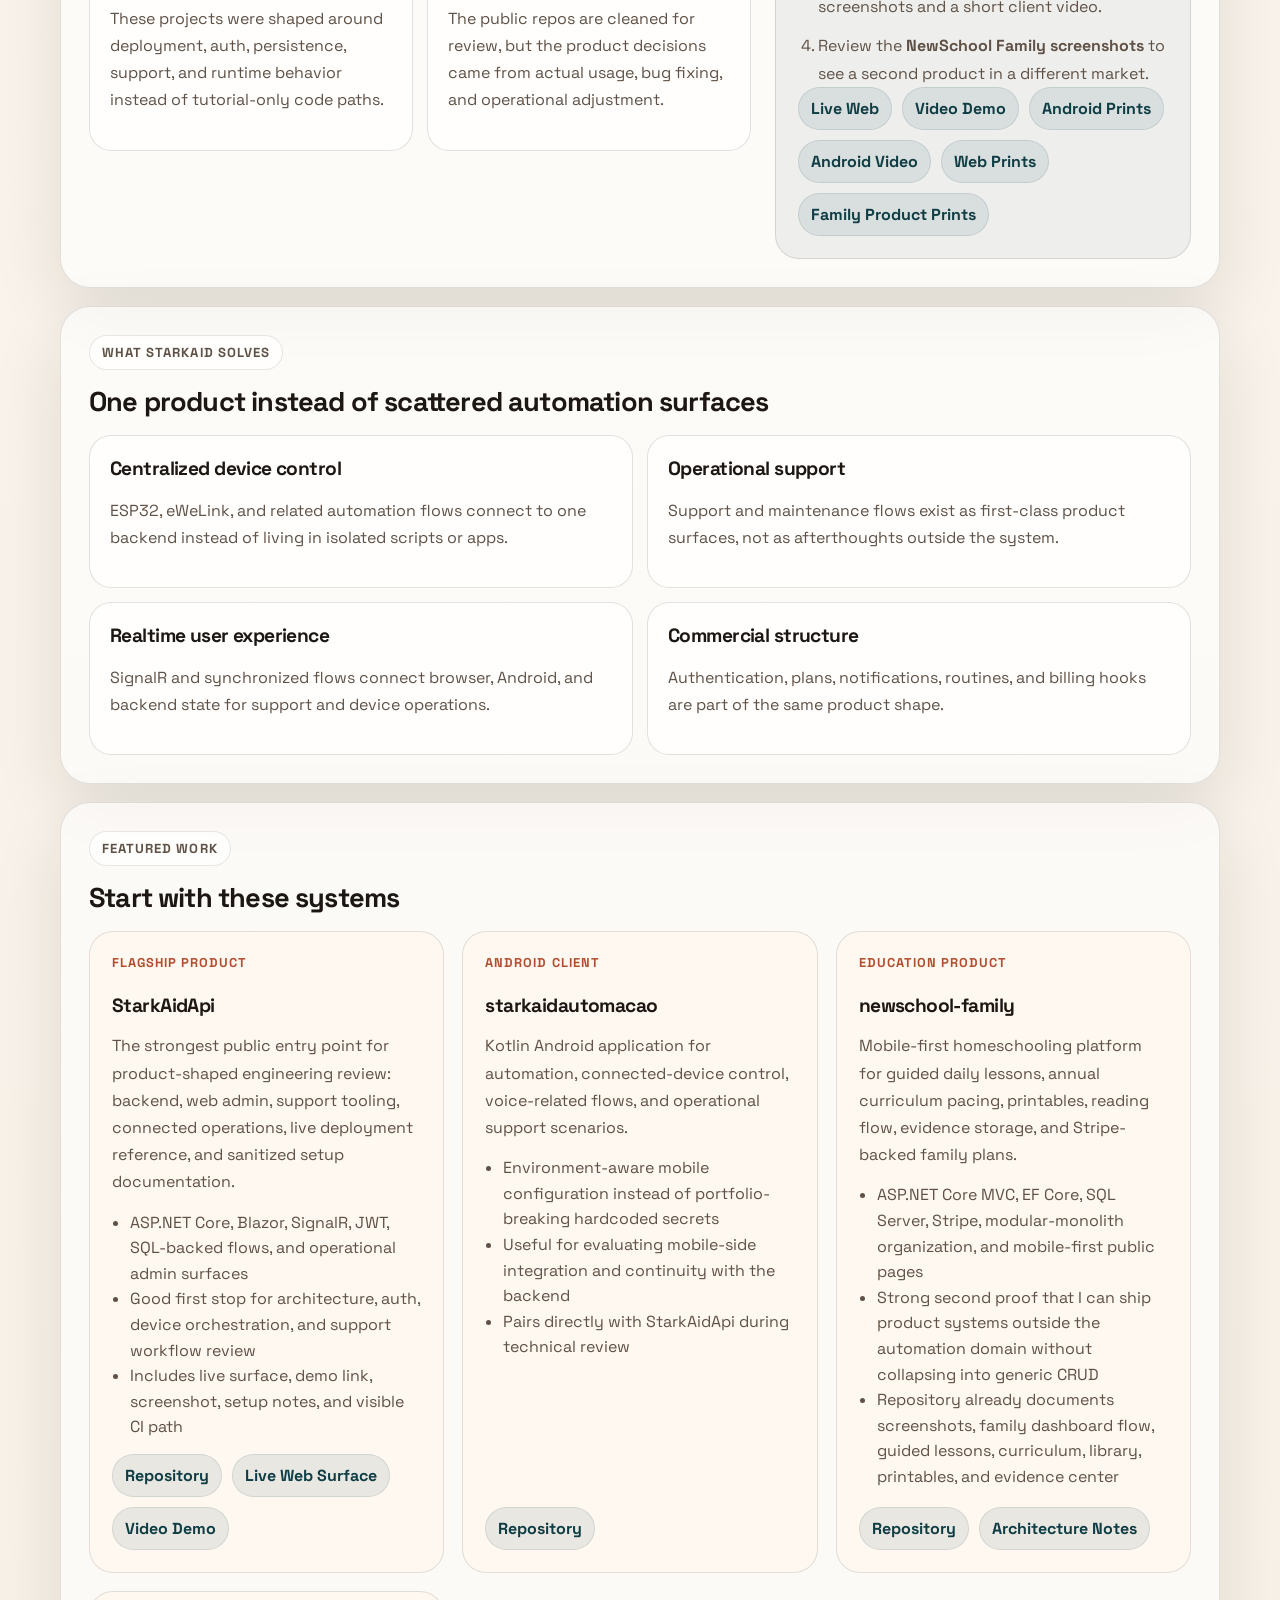
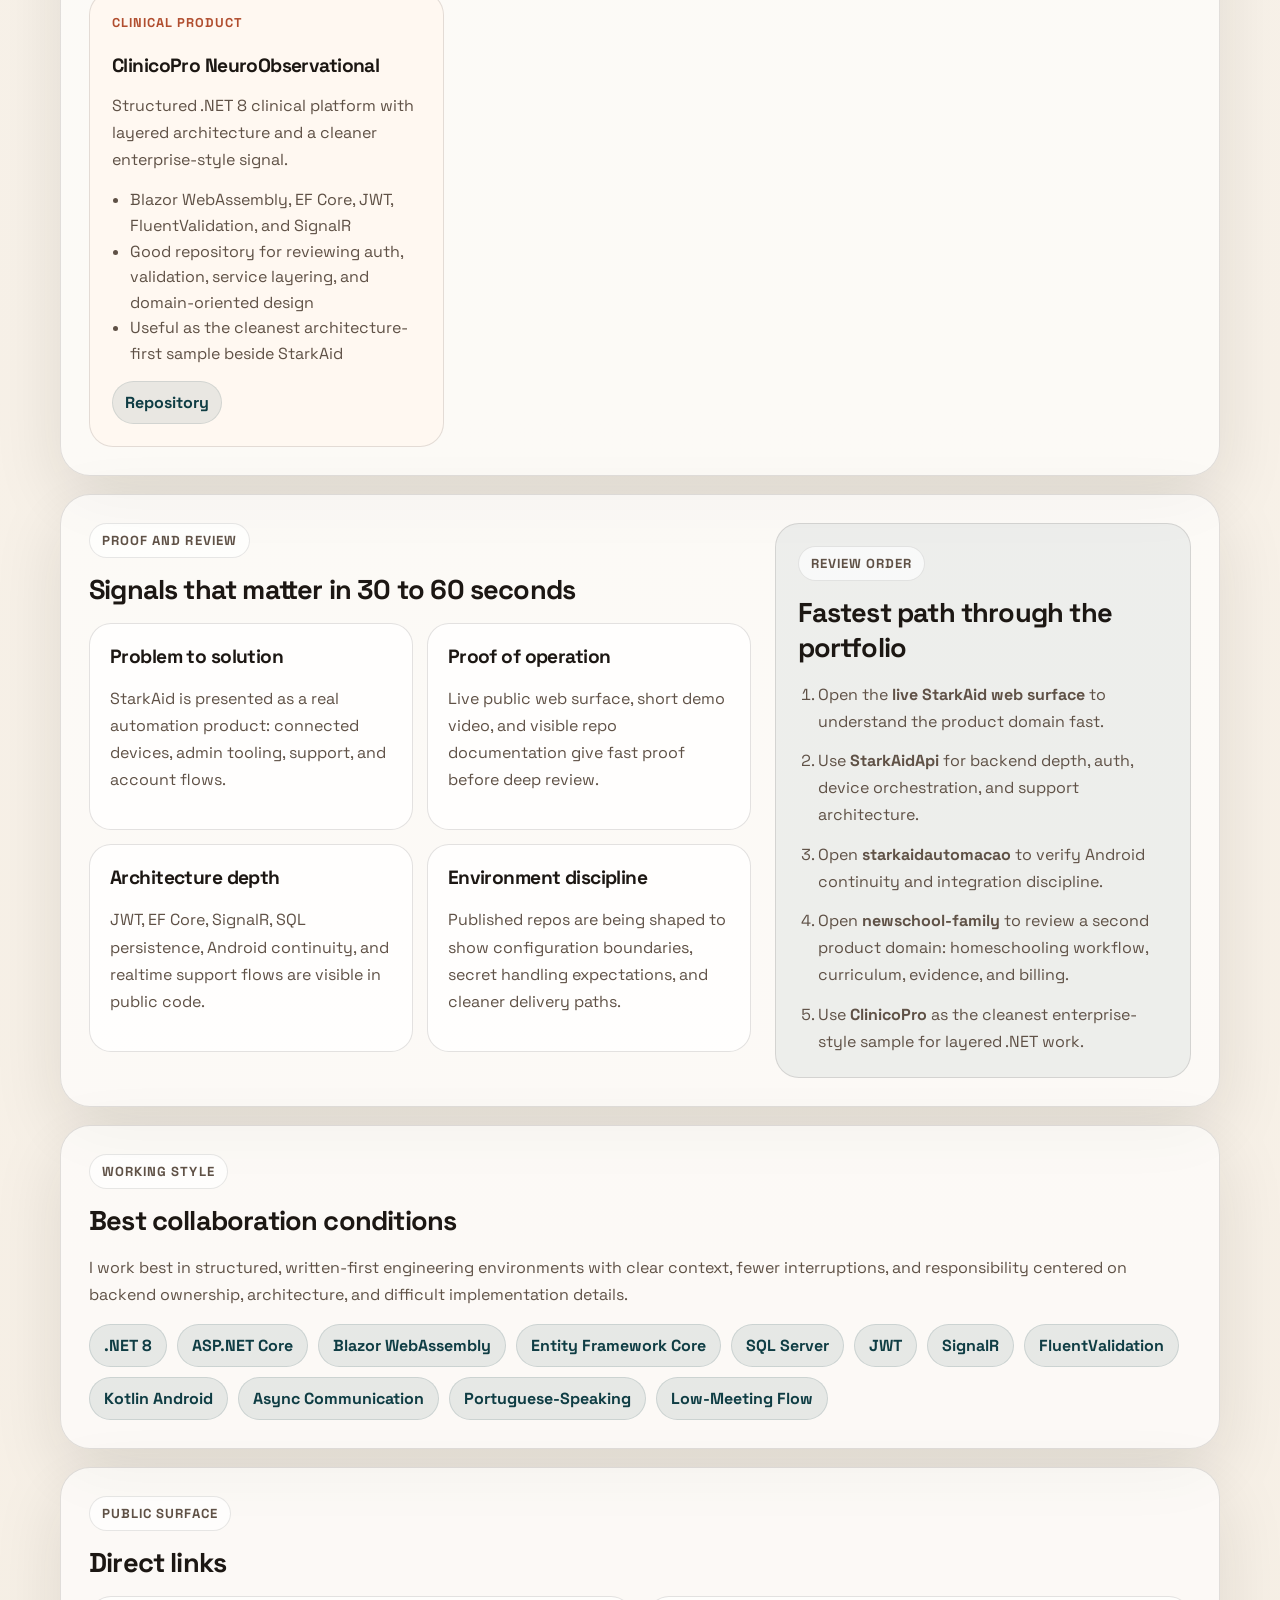
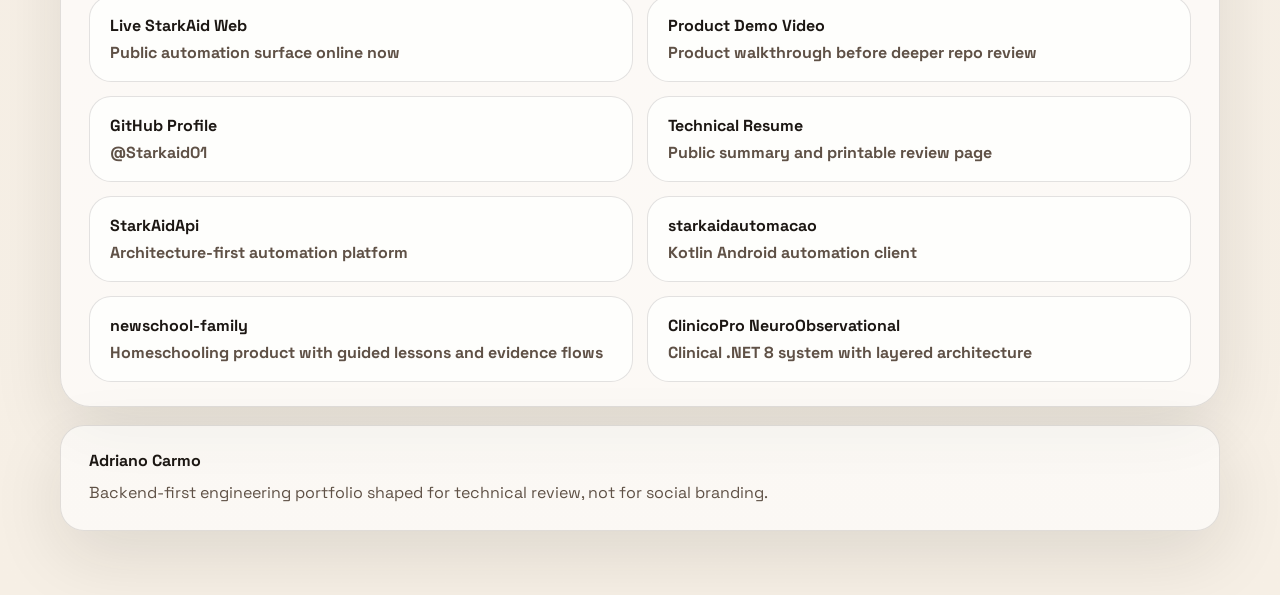
==== commit d3c80c3e: "site: highlight production experience and proof" ====
--- a/index.html
+++ b/index.html
@@ -29,17 +29,19 @@
         <span class="eyebrow">Product Portfolio</span>
         <h1>Product-shaped .NET systems for automation, family education, and mobile-first delivery.</h1>
         <p>
-          My strongest public proof is StarkAid: a product-shaped automation platform built with
-          ASP.NET Core, Blazor, SQL-backed state, Kotlin Android, and realtime support flows.
+          I build production-oriented .NET systems, from backend APIs to Blazor dashboards and Android clients.
         </p>
         <p>
-          A second product line, NewSchool Family, shows the same engineering direction in a different domain:
-          homeschooling workflow, guided daily lessons, curriculum sequencing, evidence storage, and Stripe-backed plans.
+          My strongest public proof is StarkAid: a product-shaped automation platform built with
+          ASP.NET Core, Blazor, SQL-backed state, Kotlin Android, and realtime support flows. A second product line,
+          NewSchool Family, shows the same engineering direction in a different domain: homeschooling workflow,
+          guided daily lessons, curriculum sequencing, evidence storage, and Stripe-backed plans.
         </p>
         <div class="cta-row">
           <a class="button primary" href="https://starkaidautomacao.runasp.net/" target="_blank" rel="noreferrer">Open Live Automation Web</a>
           <a class="button secondary" href="https://www.youtube.com/watch?v=Iexo9cl87lk" target="_blank" rel="noreferrer">Watch Product Demo</a>
           <a class="button secondary" href="https://github.com/Starkaid01/StarkAidApi" target="_blank" rel="noreferrer">Review StarkAidApi</a>
+          <a class="button secondary" href="https://github.com/Starkaid01/starkaidautomacao/blob/main/docs/video/starkaid-android-walkthrough.mp4" target="_blank" rel="noreferrer">Open Android Walkthrough</a>
           <a class="button secondary" href="resume.html" target="_blank" rel="noreferrer">Open Resume</a>
           <a class="button ghost" href="https://github.com/Starkaid01" target="_blank" rel="noreferrer">Open GitHub</a>
         </div>
@@ -75,13 +77,57 @@
         <p>Public automation surface online right now, not just screenshots and code.</p>
       </article>
       <article class="proof-card">
-        <span class="proof-number">PRODUCT</span>
-        <p>Second public product repository in a different domain: homeschooling workflow, curriculum, and family evidence flows.</p>
+        <span class="proof-number">USERS</span>
+        <p>Real systems tested by real users, with fixes and improvements shaped by actual usage.</p>
       </article>
       <article class="proof-card">
         <span class="proof-number">BUILD</span>
         <p>Public flagship repository documented and aligned with visible CI build validation.</p>
       </article>
+    </section>
+
+    <section class="section split">
+      <div>
+        <div class="section-head">
+          <span class="eyebrow">Production Experience</span>
+          <h2>Software that was deployed, used, and improved after feedback</h2>
+        </div>
+        <p class="section-copy">
+          I have built and deployed real systems, tested by real users, with bug fixes and improvements based on actual usage.
+          My focus is not only writing code, but shipping software that works outside a local environment.
+        </p>
+        <div class="review-grid">
+          <article class="review-card">
+            <h3>Production-oriented delivery</h3>
+            <p>These projects were shaped around deployment, auth, persistence, support, and runtime behavior instead of tutorial-only code paths.</p>
+          </article>
+          <article class="review-card">
+            <h3>Feedback-driven iteration</h3>
+            <p>The public repos are cleaned for review, but the product decisions came from actual usage, bug fixing, and operational adjustment.</p>
+          </article>
+        </div>
+      </div>
+
+      <div class="review-order">
+        <div class="section-head">
+          <span class="eyebrow">Proof Surface</span>
+          <h2>Open direct evidence</h2>
+        </div>
+        <ol>
+          <li>Use the <strong>live StarkAid web surface</strong> to confirm the automation product is online.</li>
+          <li>Open the <strong>product demo video</strong> to see the product shape before source review.</li>
+          <li>Open the <strong>Android walkthrough</strong> for mobile screenshots and a short client video.</li>
+          <li>Review the <strong>NewSchool Family screenshots</strong> to see a second product in a different market.</li>
+        </ol>
+        <div class="project-links">
+          <a href="https://starkaidautomacao.runasp.net/" target="_blank" rel="noreferrer">Live Web</a>
+          <a href="https://www.youtube.com/watch?v=Iexo9cl87lk" target="_blank" rel="noreferrer">Video Demo</a>
+          <a href="https://github.com/Starkaid01/starkaidautomacao/tree/main/docs/images/mobile-walkthrough" target="_blank" rel="noreferrer">Android Prints</a>
+          <a href="https://github.com/Starkaid01/starkaidautomacao/blob/main/docs/video/starkaid-android-walkthrough.mp4" target="_blank" rel="noreferrer">Android Video</a>
+          <a href="https://github.com/Starkaid01/StarkAidApi/tree/master/docs/images/system-walkthrough" target="_blank" rel="noreferrer">Web Prints</a>
+          <a href="https://github.com/Starkaid01/newschool-family/tree/main/docs/screenshots" target="_blank" rel="noreferrer">Family Product Prints</a>
+        </div>
+      </div>
     </section>
 
     <section class="section">
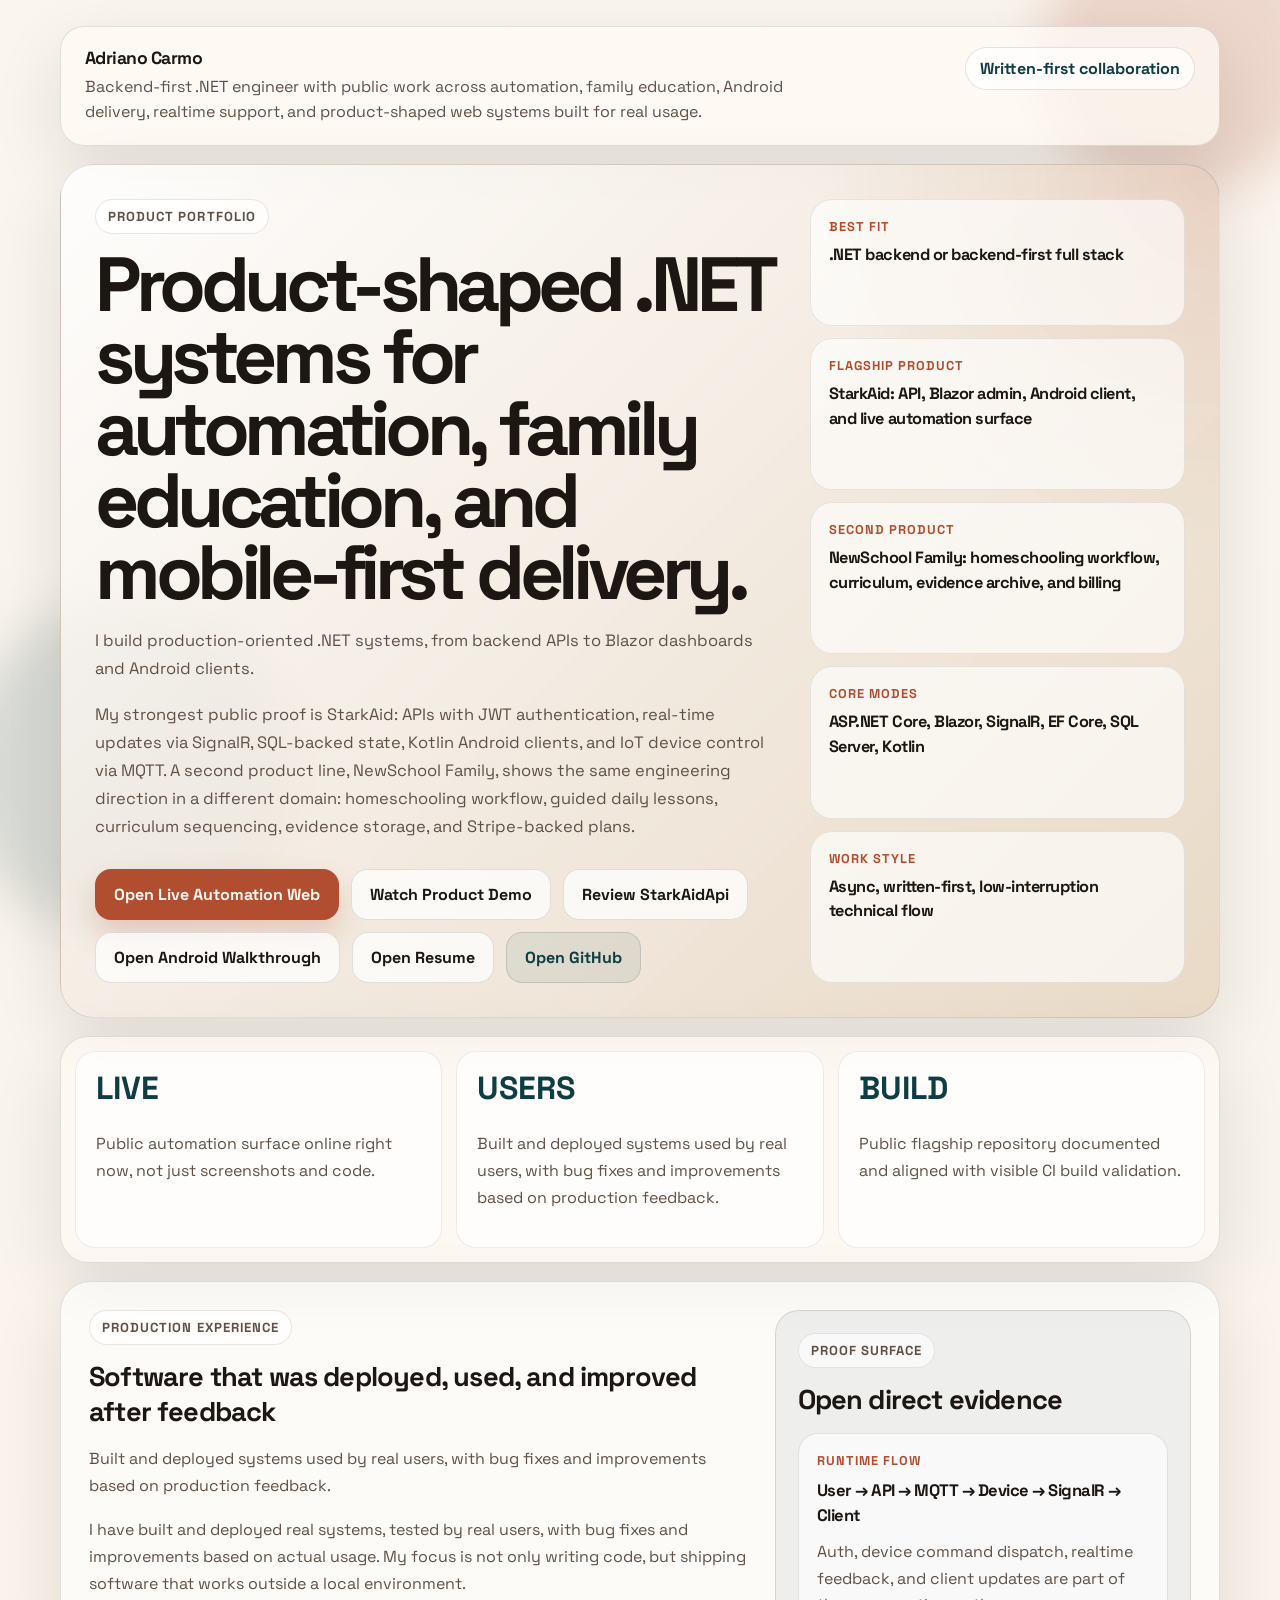
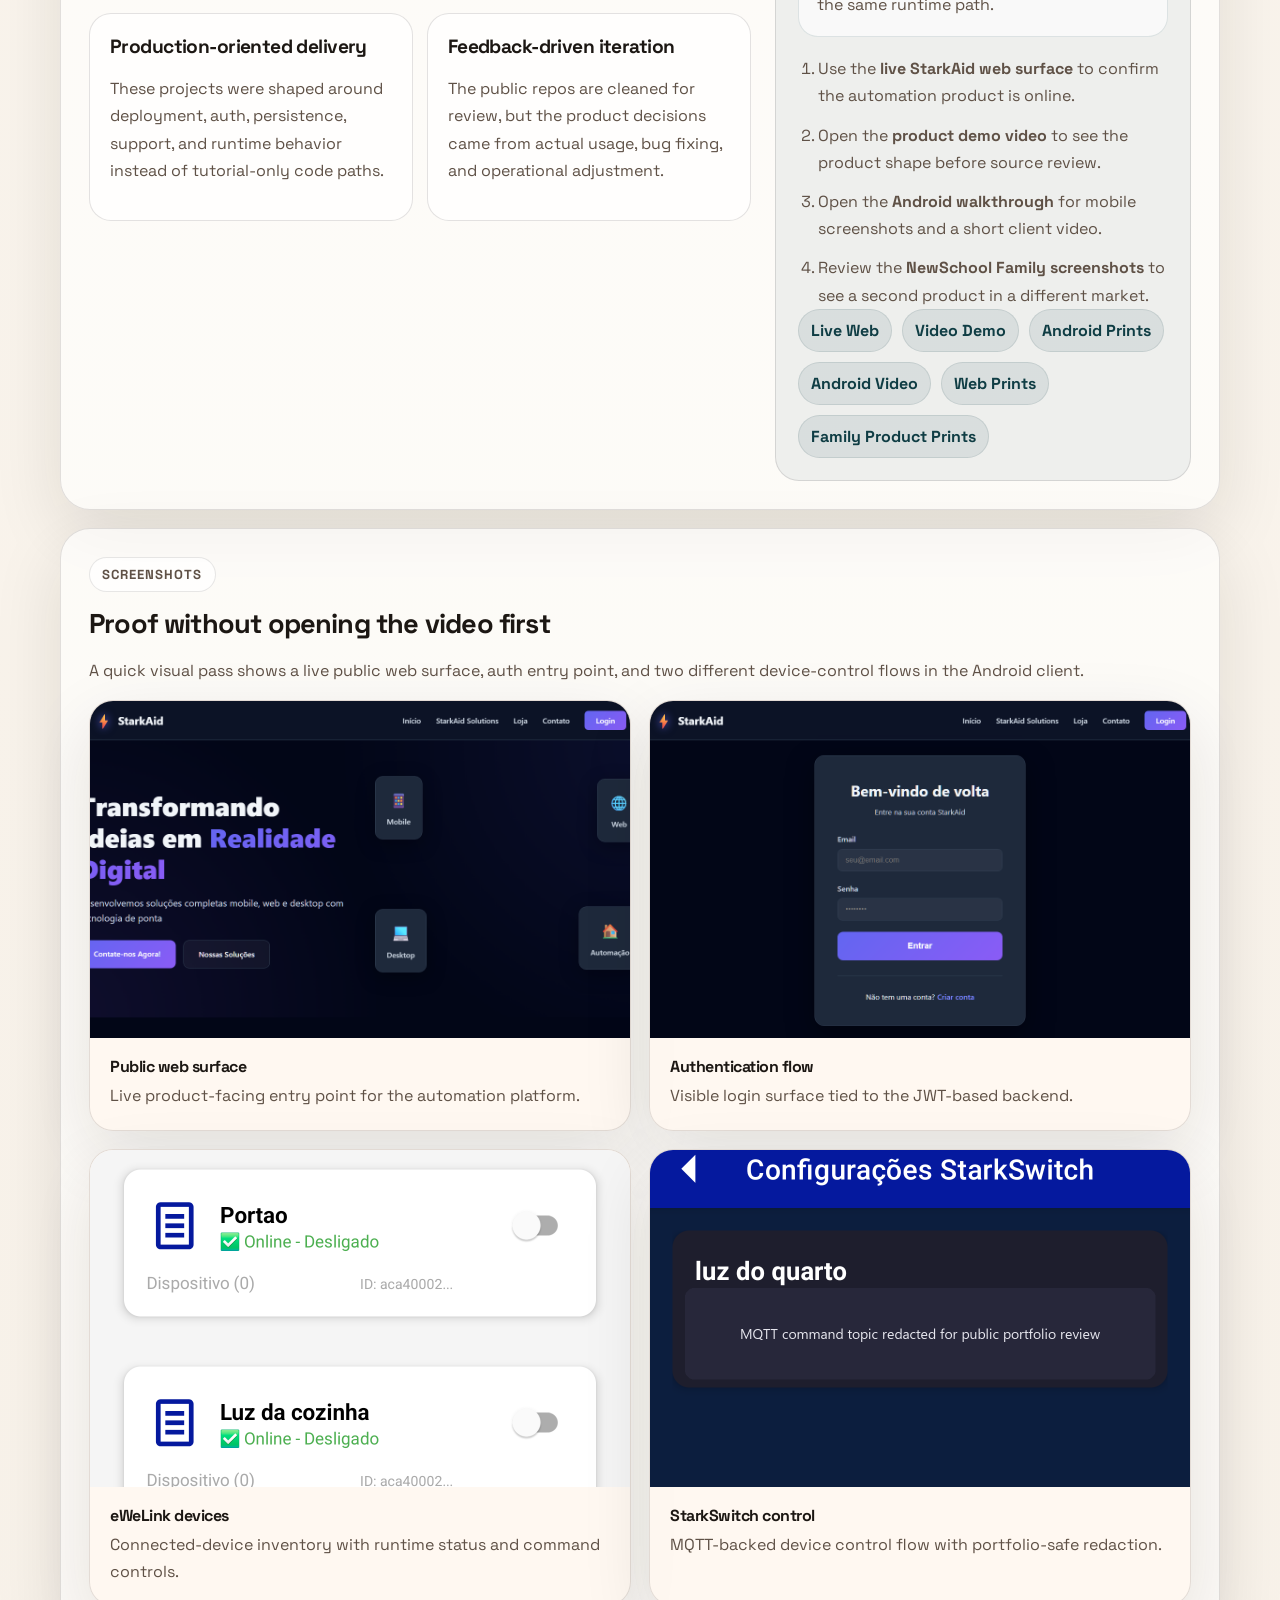
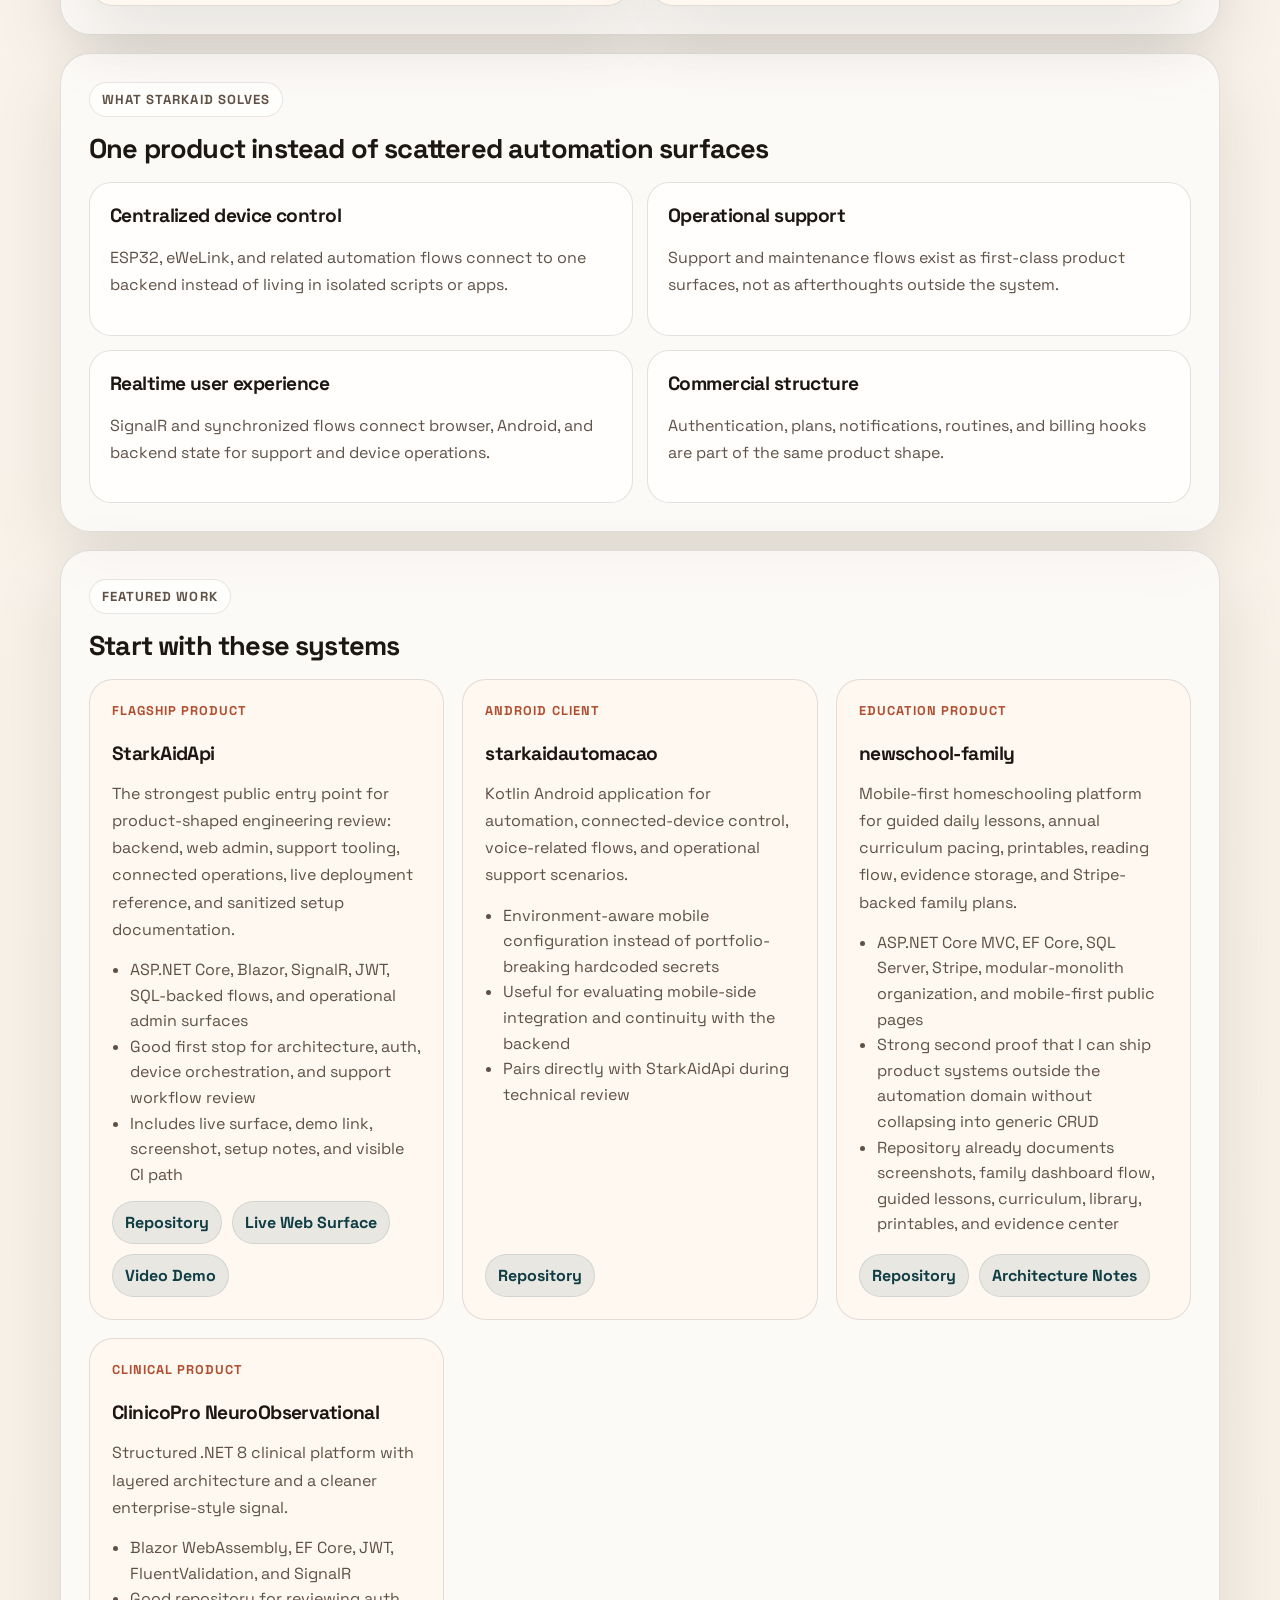
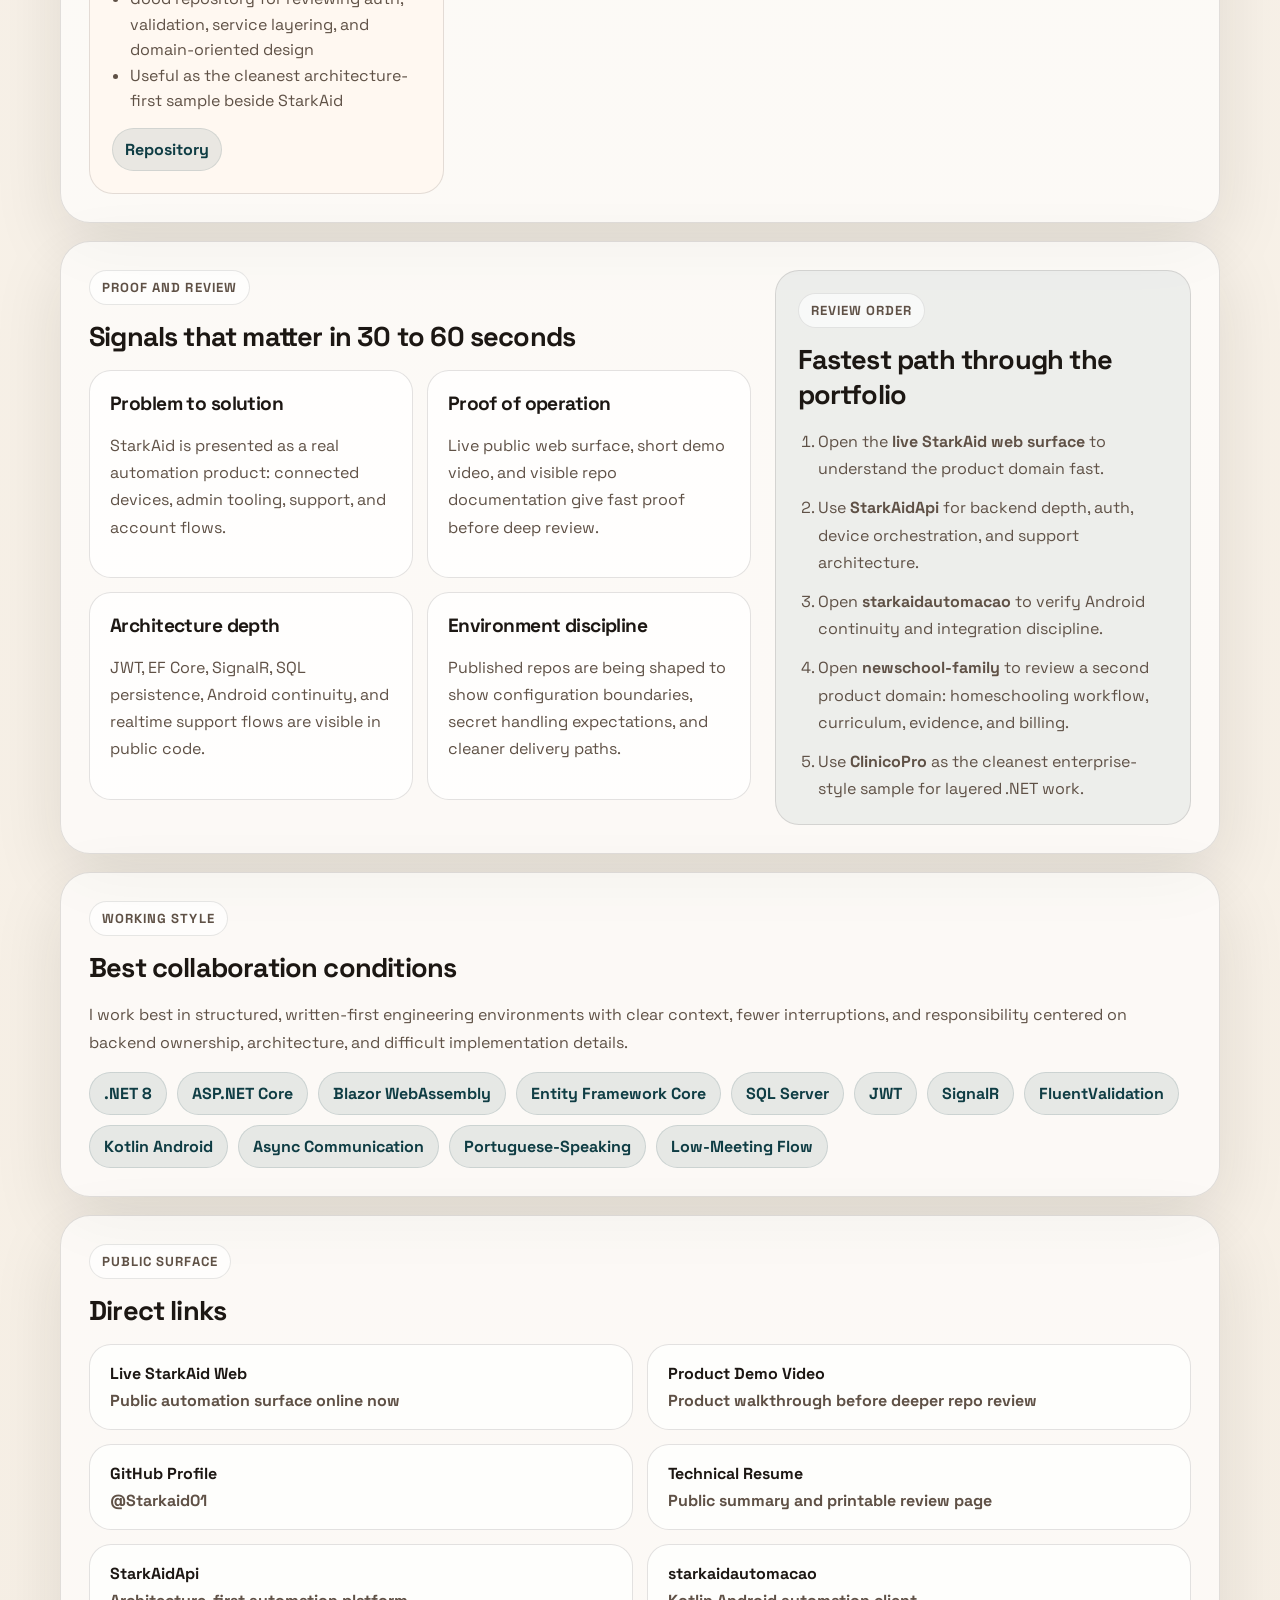
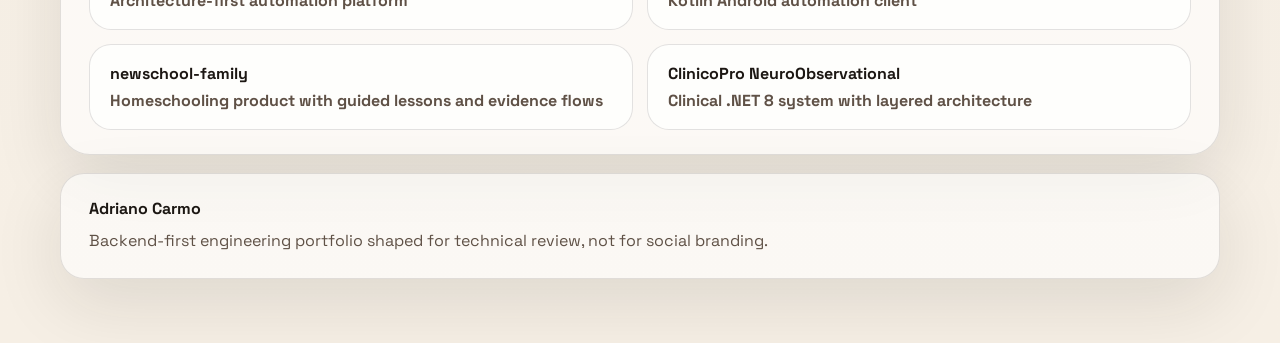
==== commit c158c53f: "Refine production proof and embed portfolio screenshots" ====
--- a/index.html
+++ b/index.html
@@ -19,7 +19,7 @@
     <header class="topbar">
       <div>
         <div class="nameplate">Adriano Carmo</div>
-        <div class="topbar-note">Backend-first .NET engineer with public work across automation, family education, Android delivery, realtime support, and product-shaped web systems.</div>
+        <div class="topbar-note">Backend-first .NET engineer with public work across automation, family education, Android delivery, realtime support, and product-shaped web systems built for real usage.</div>
       </div>
       <span class="status-pill">Written-first collaboration</span>
     </header>
@@ -32,8 +32,8 @@
           I build production-oriented .NET systems, from backend APIs to Blazor dashboards and Android clients.
         </p>
         <p>
-          My strongest public proof is StarkAid: a product-shaped automation platform built with
-          ASP.NET Core, Blazor, SQL-backed state, Kotlin Android, and realtime support flows. A second product line,
+          My strongest public proof is StarkAid: APIs with JWT authentication, real-time updates via SignalR,
+          SQL-backed state, Kotlin Android clients, and IoT device control via MQTT. A second product line,
           NewSchool Family, shows the same engineering direction in a different domain: homeschooling workflow,
           guided daily lessons, curriculum sequencing, evidence storage, and Stripe-backed plans.
         </p>
@@ -78,7 +78,7 @@
       </article>
       <article class="proof-card">
         <span class="proof-number">USERS</span>
-        <p>Real systems tested by real users, with fixes and improvements shaped by actual usage.</p>
+        <p>Built and deployed systems used by real users, with bug fixes and improvements based on production feedback.</p>
       </article>
       <article class="proof-card">
         <span class="proof-number">BUILD</span>
@@ -93,6 +93,9 @@
           <h2>Software that was deployed, used, and improved after feedback</h2>
         </div>
         <p class="section-copy">
+          Built and deployed systems used by real users, with bug fixes and improvements based on production feedback.
+        </p>
+        <p class="section-copy">
           I have built and deployed real systems, tested by real users, with bug fixes and improvements based on actual usage.
           My focus is not only writing code, but shipping software that works outside a local environment.
         </p>
@@ -112,6 +115,11 @@
         <div class="section-head">
           <span class="eyebrow">Proof Surface</span>
           <h2>Open direct evidence</h2>
+        </div>
+        <div class="flow-card">
+          <span class="flow-label">Runtime Flow</span>
+          <strong>User &rarr; API &rarr; MQTT &rarr; Device &rarr; SignalR &rarr; Client</strong>
+          <p>Auth, device command dispatch, realtime feedback, and client updates are part of the same runtime path.</p>
         </div>
         <ol>
           <li>Use the <strong>live StarkAid web surface</strong> to confirm the automation product is online.</li>
@@ -127,6 +135,46 @@
           <a href="https://github.com/Starkaid01/StarkAidApi/tree/master/docs/images/system-walkthrough" target="_blank" rel="noreferrer">Web Prints</a>
           <a href="https://github.com/Starkaid01/newschool-family/tree/main/docs/screenshots" target="_blank" rel="noreferrer">Family Product Prints</a>
         </div>
+      </div>
+    </section>
+
+    <section class="section">
+      <div class="section-head">
+        <span class="eyebrow">Screenshots</span>
+        <h2>Proof without opening the video first</h2>
+      </div>
+      <p class="section-copy">
+        A quick visual pass shows a live public web surface, auth entry point, and two different device-control flows in the Android client.
+      </p>
+      <div class="shot-grid">
+        <article class="shot-card">
+          <img src="assets/proof/starkaid-web-home.png" alt="StarkAid public web surface">
+          <div class="shot-copy">
+            <strong>Public web surface</strong>
+            <span>Live product-facing entry point for the automation platform.</span>
+          </div>
+        </article>
+        <article class="shot-card">
+          <img src="assets/proof/starkaid-web-login.png" alt="StarkAid login screen">
+          <div class="shot-copy">
+            <strong>Authentication flow</strong>
+            <span>Visible login surface tied to the JWT-based backend.</span>
+          </div>
+        </article>
+        <article class="shot-card">
+          <img src="assets/proof/starkaid-android-ewelink.png" alt="Android eWeLink device list">
+          <div class="shot-copy">
+            <strong>eWeLink devices</strong>
+            <span>Connected-device inventory with runtime status and command controls.</span>
+          </div>
+        </article>
+        <article class="shot-card">
+          <img src="assets/proof/starkaid-android-starkswitch.png" alt="Android StarkSwitch device control">
+          <div class="shot-copy">
+            <strong>StarkSwitch control</strong>
+            <span>MQTT-backed device control flow with portfolio-safe redaction.</span>
+          </div>
+        </article>
       </div>
     </section>
 
--- a/styles.css
+++ b/styles.css
@@ -393,6 +393,41 @@
   background: rgba(15, 61, 68, 0.06);
 }
 
+.flow-card {
+  margin-bottom: 18px;
+  padding: 18px;
+  border-radius: 20px;
+  border: 1px solid rgba(15, 61, 68, 0.12);
+  background: rgba(255, 255, 255, 0.62);
+}
+
+.flow-label {
+  display: block;
+  margin-bottom: 10px;
+  color: var(--accent);
+  font-size: 0.8rem;
+  font-weight: 700;
+  letter-spacing: 0.08em;
+  text-transform: uppercase;
+}
+
+.flow-card strong {
+  display: block;
+  font-size: 1.04rem;
+  line-height: 1.5;
+  letter-spacing: -0.03em;
+}
+
+.flow-card p,
+.shot-copy span {
+  color: var(--muted);
+  line-height: 1.65;
+}
+
+.flow-card p {
+  margin: 10px 0 0;
+}
+
 .review-order ol {
   margin: 0;
   padding-left: 20px;
@@ -406,6 +441,46 @@
   display: flex;
   flex-wrap: wrap;
   gap: 10px;
+}
+
+.shot-grid {
+  display: grid;
+  grid-template-columns: repeat(2, minmax(0, 1fr));
+  gap: 18px;
+}
+
+.shot-card {
+  overflow: hidden;
+  border-radius: 24px;
+  border: 1px solid var(--line);
+  background: var(--surface-strong);
+  box-shadow: var(--shadow);
+  transition: transform 180ms ease, border-color 180ms ease, background 180ms ease;
+}
+
+.shot-card:hover {
+  transform: translateY(-3px);
+  border-color: rgba(177, 78, 47, 0.34);
+}
+
+.shot-card img {
+  display: block;
+  width: 100%;
+  aspect-ratio: 16 / 10;
+  object-fit: cover;
+  background: rgba(15, 61, 68, 0.08);
+}
+
+.shot-copy {
+  display: flex;
+  flex-direction: column;
+  gap: 6px;
+  padding: 18px 20px 20px;
+}
+
+.shot-copy strong {
+  font-size: 1rem;
+  letter-spacing: -0.03em;
 }
 
 .chip {
@@ -458,6 +533,7 @@
   }
 
   .proof-strip,
+  .shot-grid,
   .link-grid,
   .review-grid {
     grid-template-columns: 1fr;
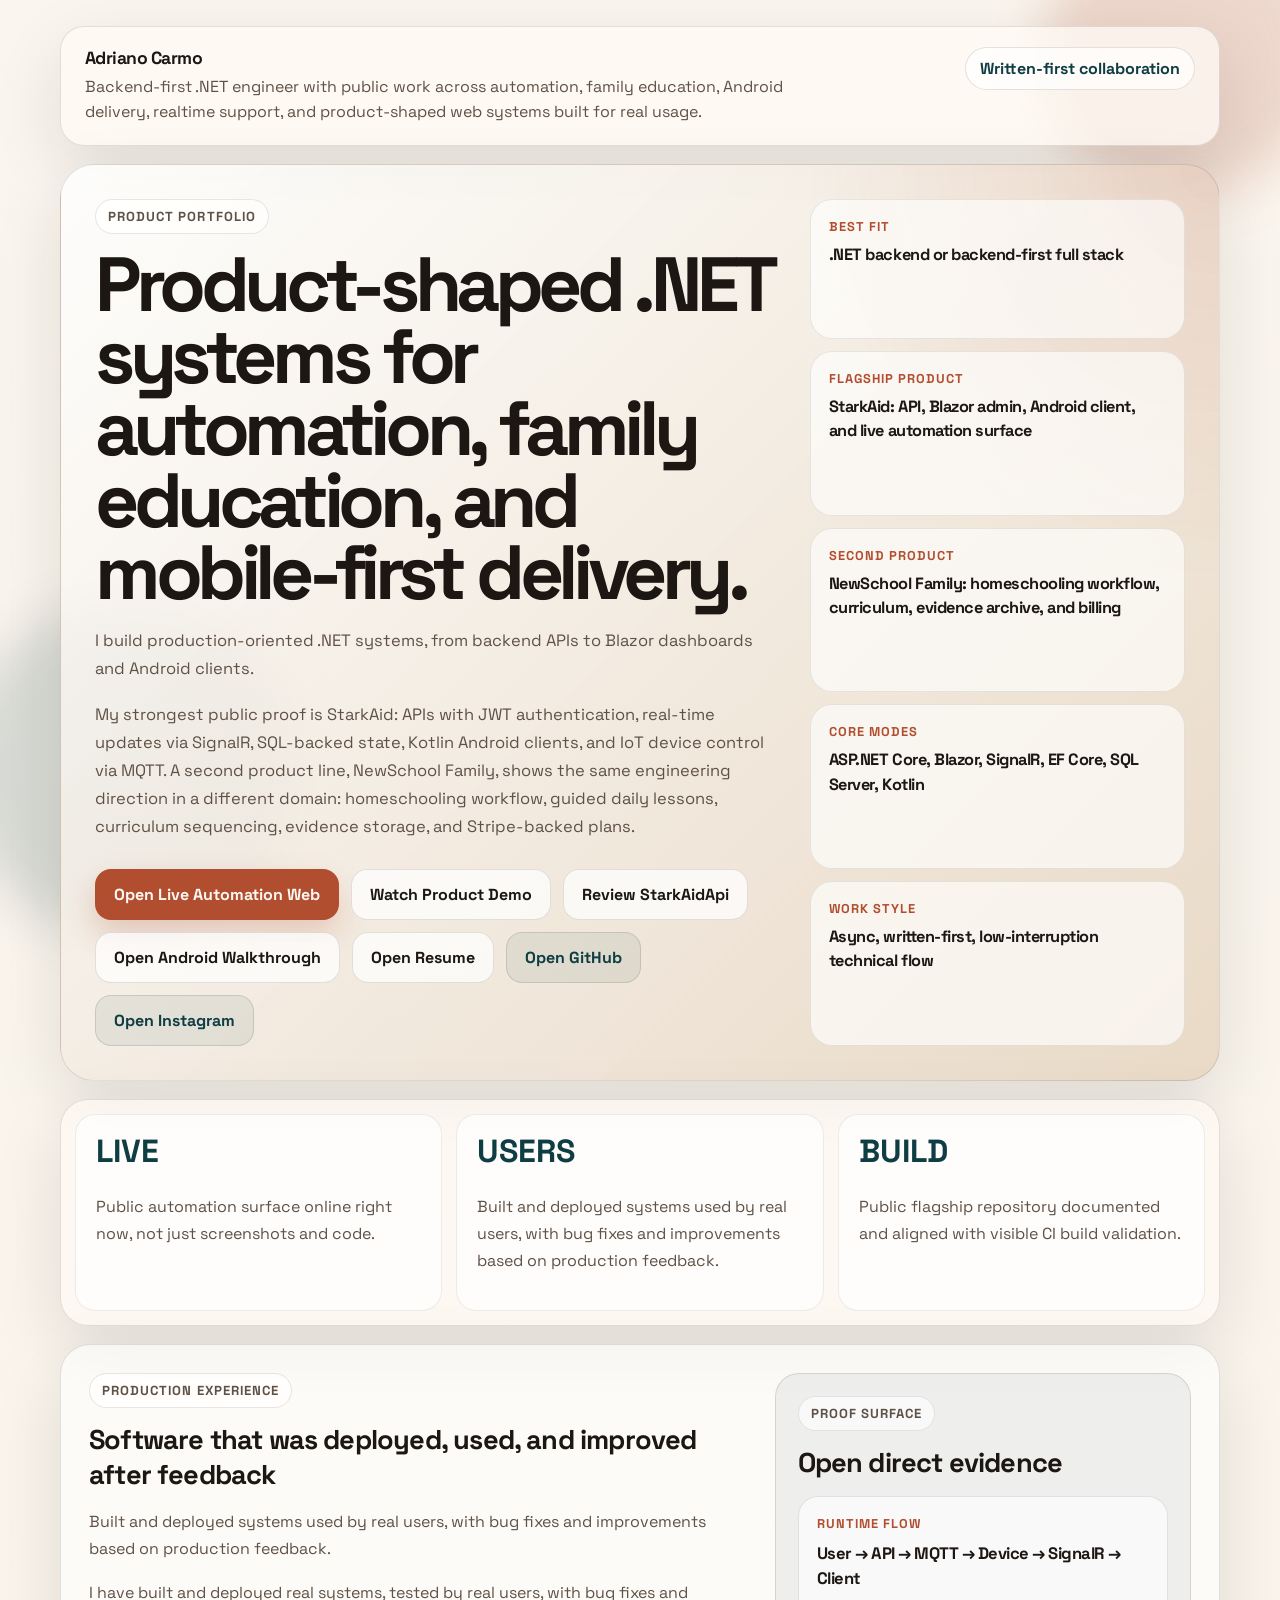
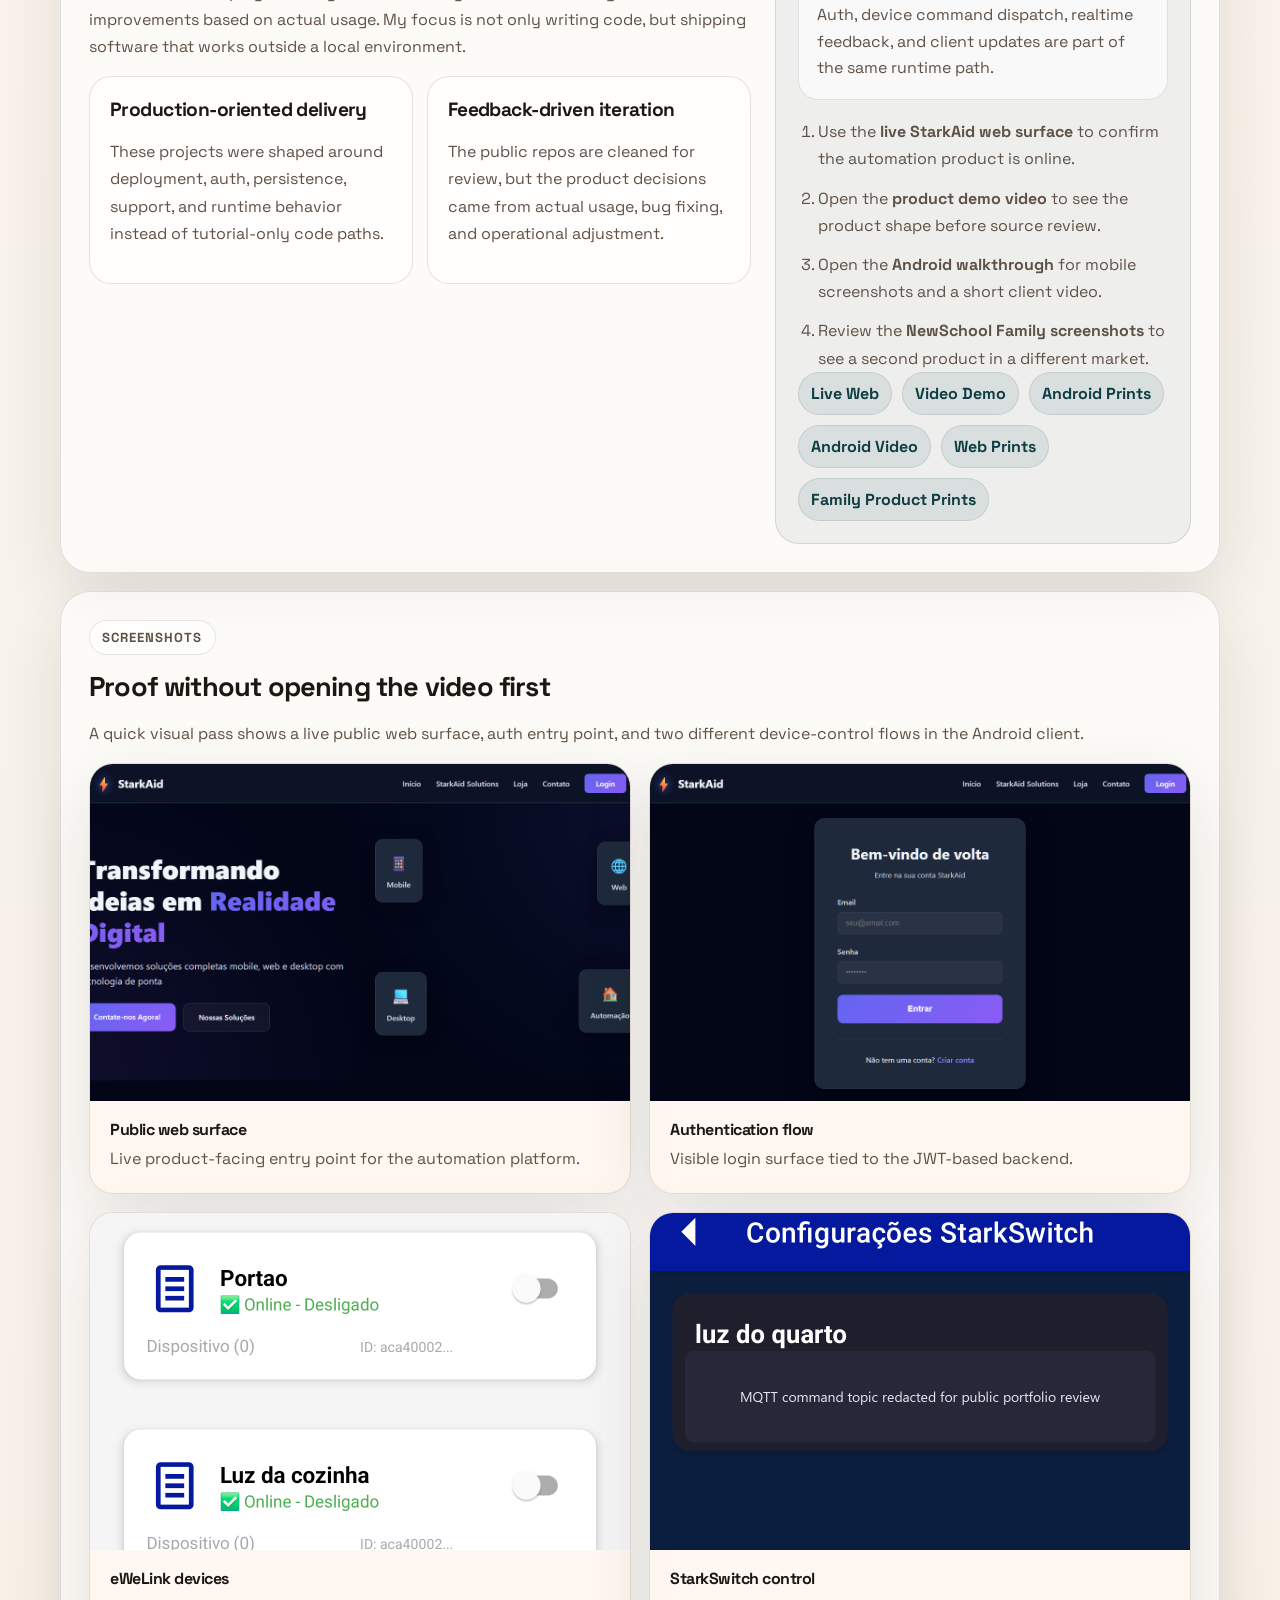
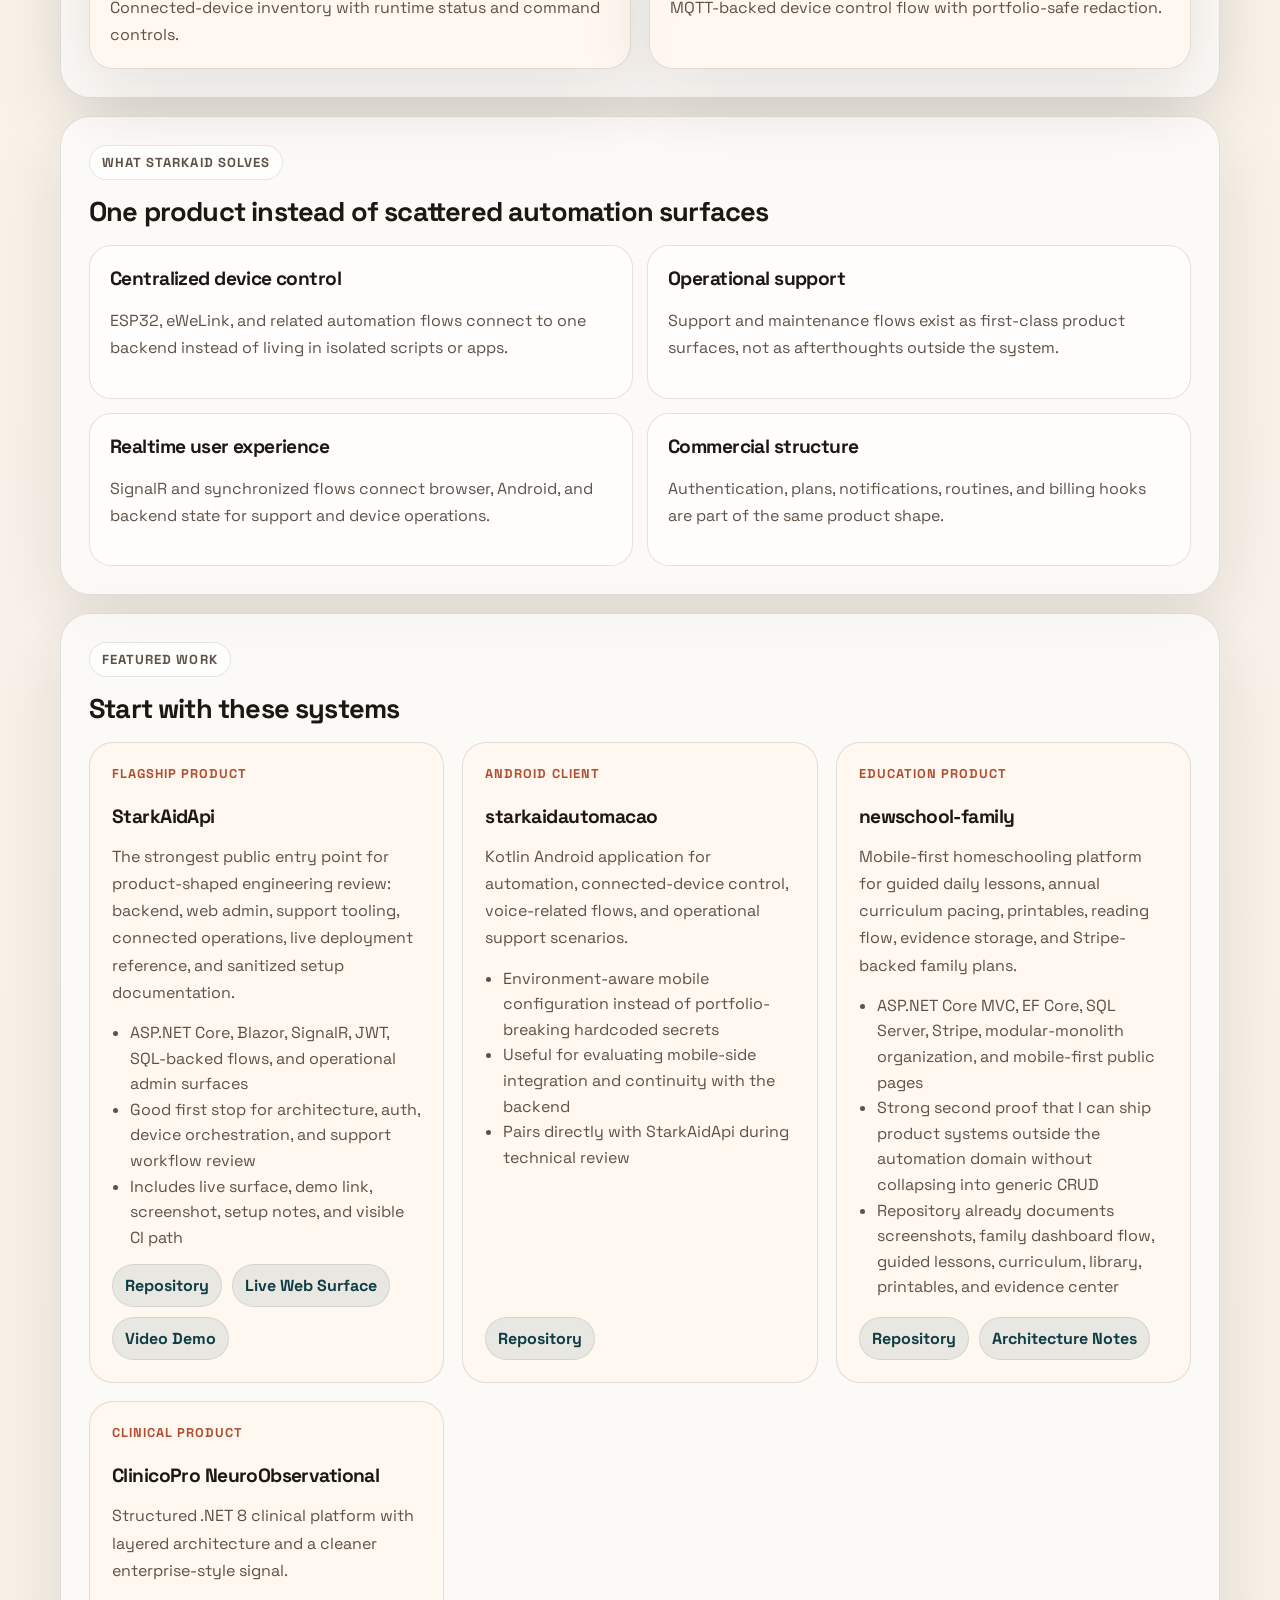
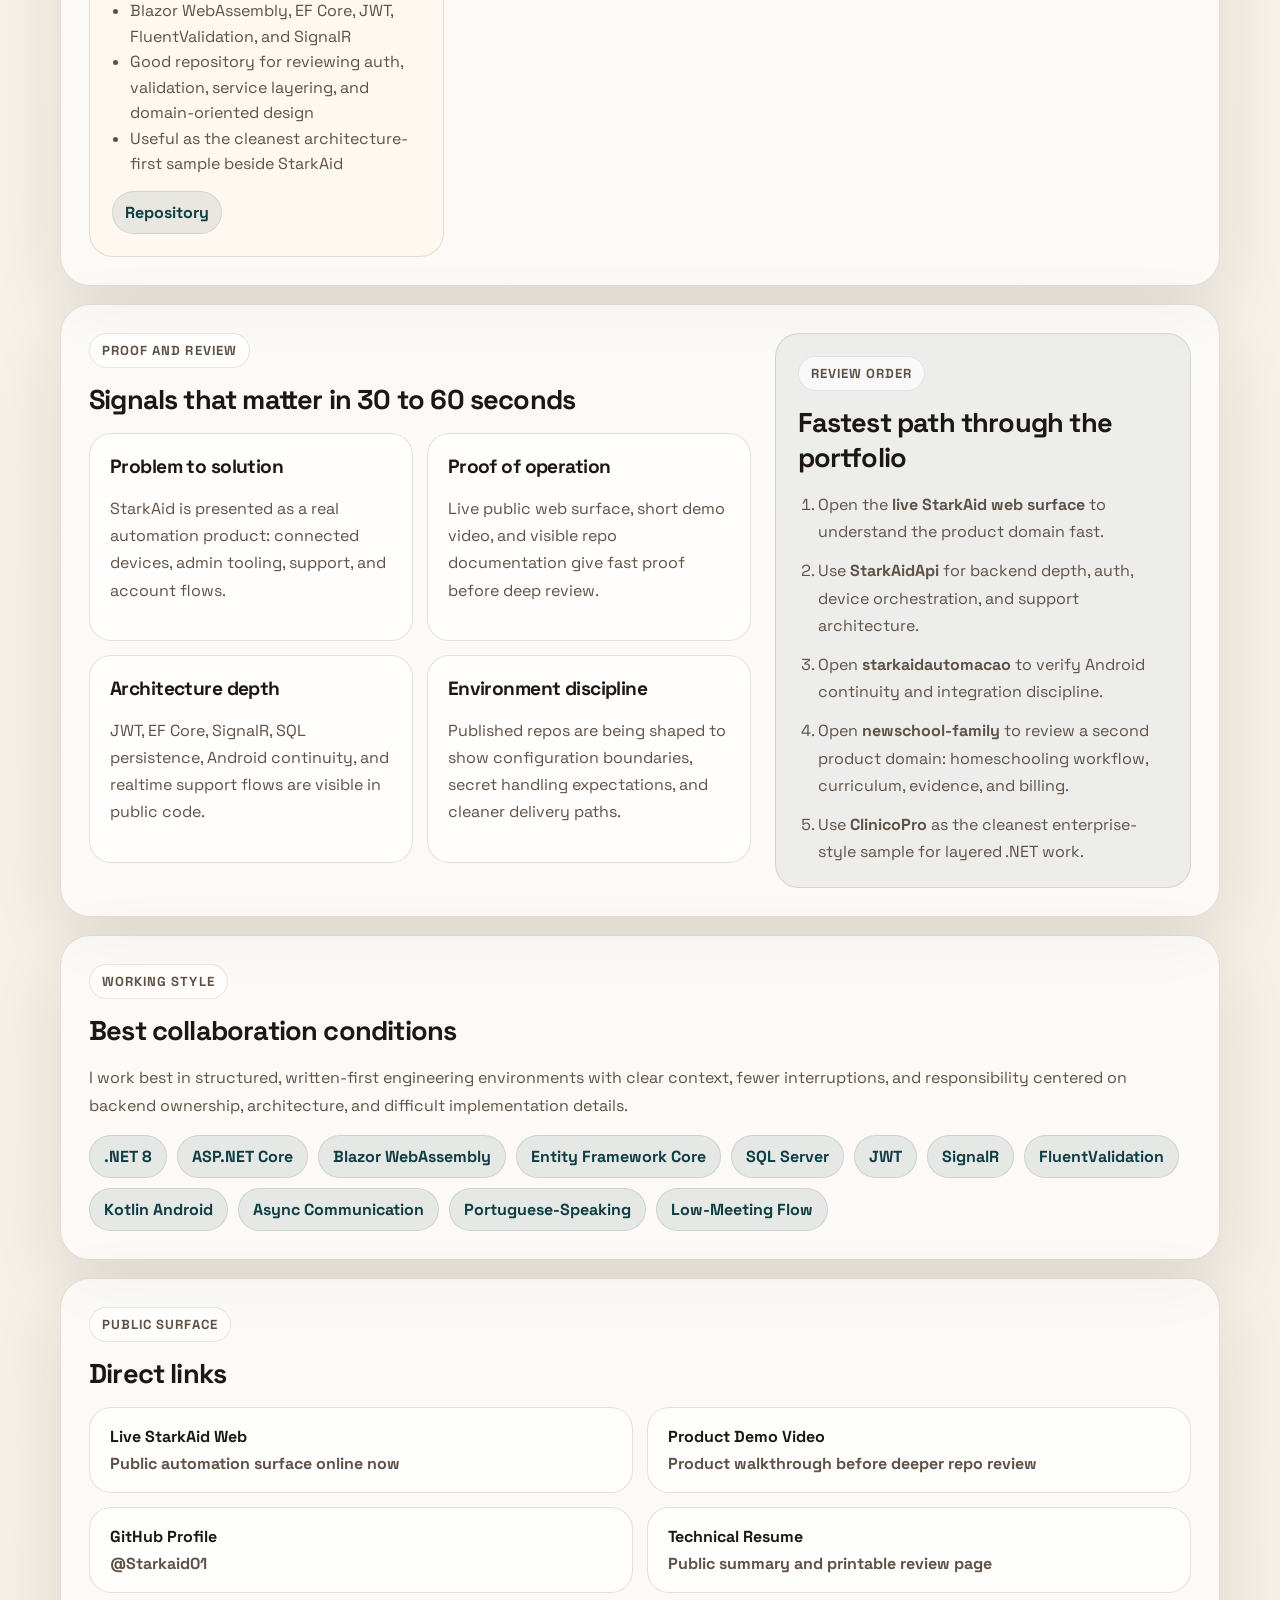
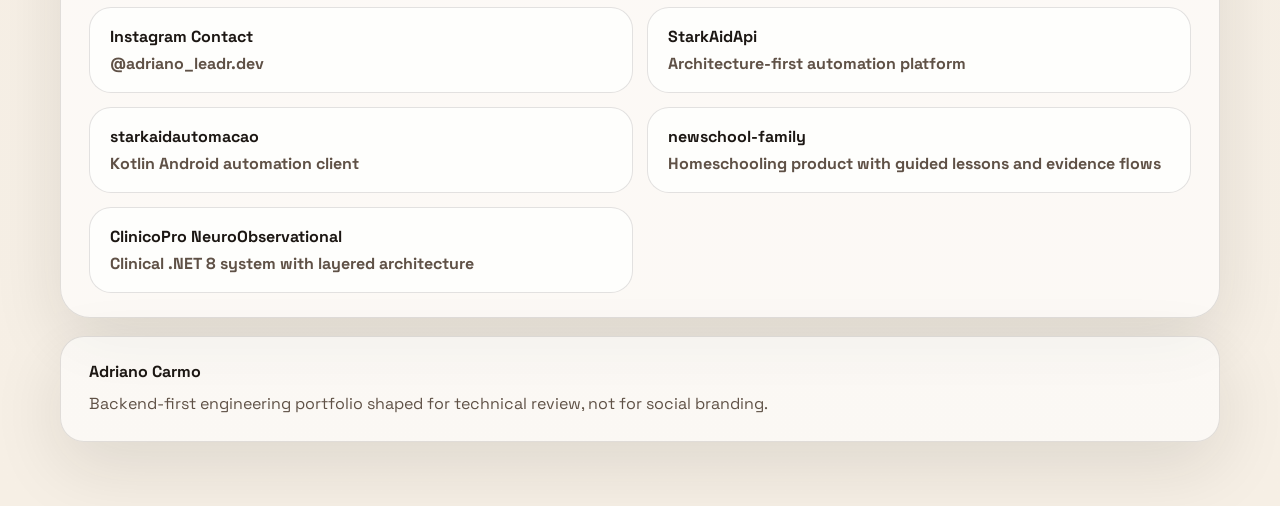
==== commit 67b51678: "Add Instagram contact to portfolio" ====
--- a/index.html
+++ b/index.html
@@ -44,6 +44,7 @@
           <a class="button secondary" href="https://github.com/Starkaid01/starkaidautomacao/blob/main/docs/video/starkaid-android-walkthrough.mp4" target="_blank" rel="noreferrer">Open Android Walkthrough</a>
           <a class="button secondary" href="resume.html" target="_blank" rel="noreferrer">Open Resume</a>
           <a class="button ghost" href="https://github.com/Starkaid01" target="_blank" rel="noreferrer">Open GitHub</a>
+          <a class="button ghost" href="https://www.instagram.com/adriano_leadr.dev/" target="_blank" rel="noreferrer">Open Instagram</a>
         </div>
       </div>
 
@@ -368,6 +369,10 @@
           <strong>Technical Resume</strong>
           <span>Public summary and printable review page</span>
         </a>
+        <a class="link-tile" href="https://www.instagram.com/adriano_leadr.dev/" target="_blank" rel="noreferrer">
+          <strong>Instagram Contact</strong>
+          <span>@adriano_leadr.dev</span>
+        </a>
         <a class="link-tile" href="https://github.com/Starkaid01/StarkAidApi" target="_blank" rel="noreferrer">
           <strong>StarkAidApi</strong>
           <span>Architecture-first automation platform</span>
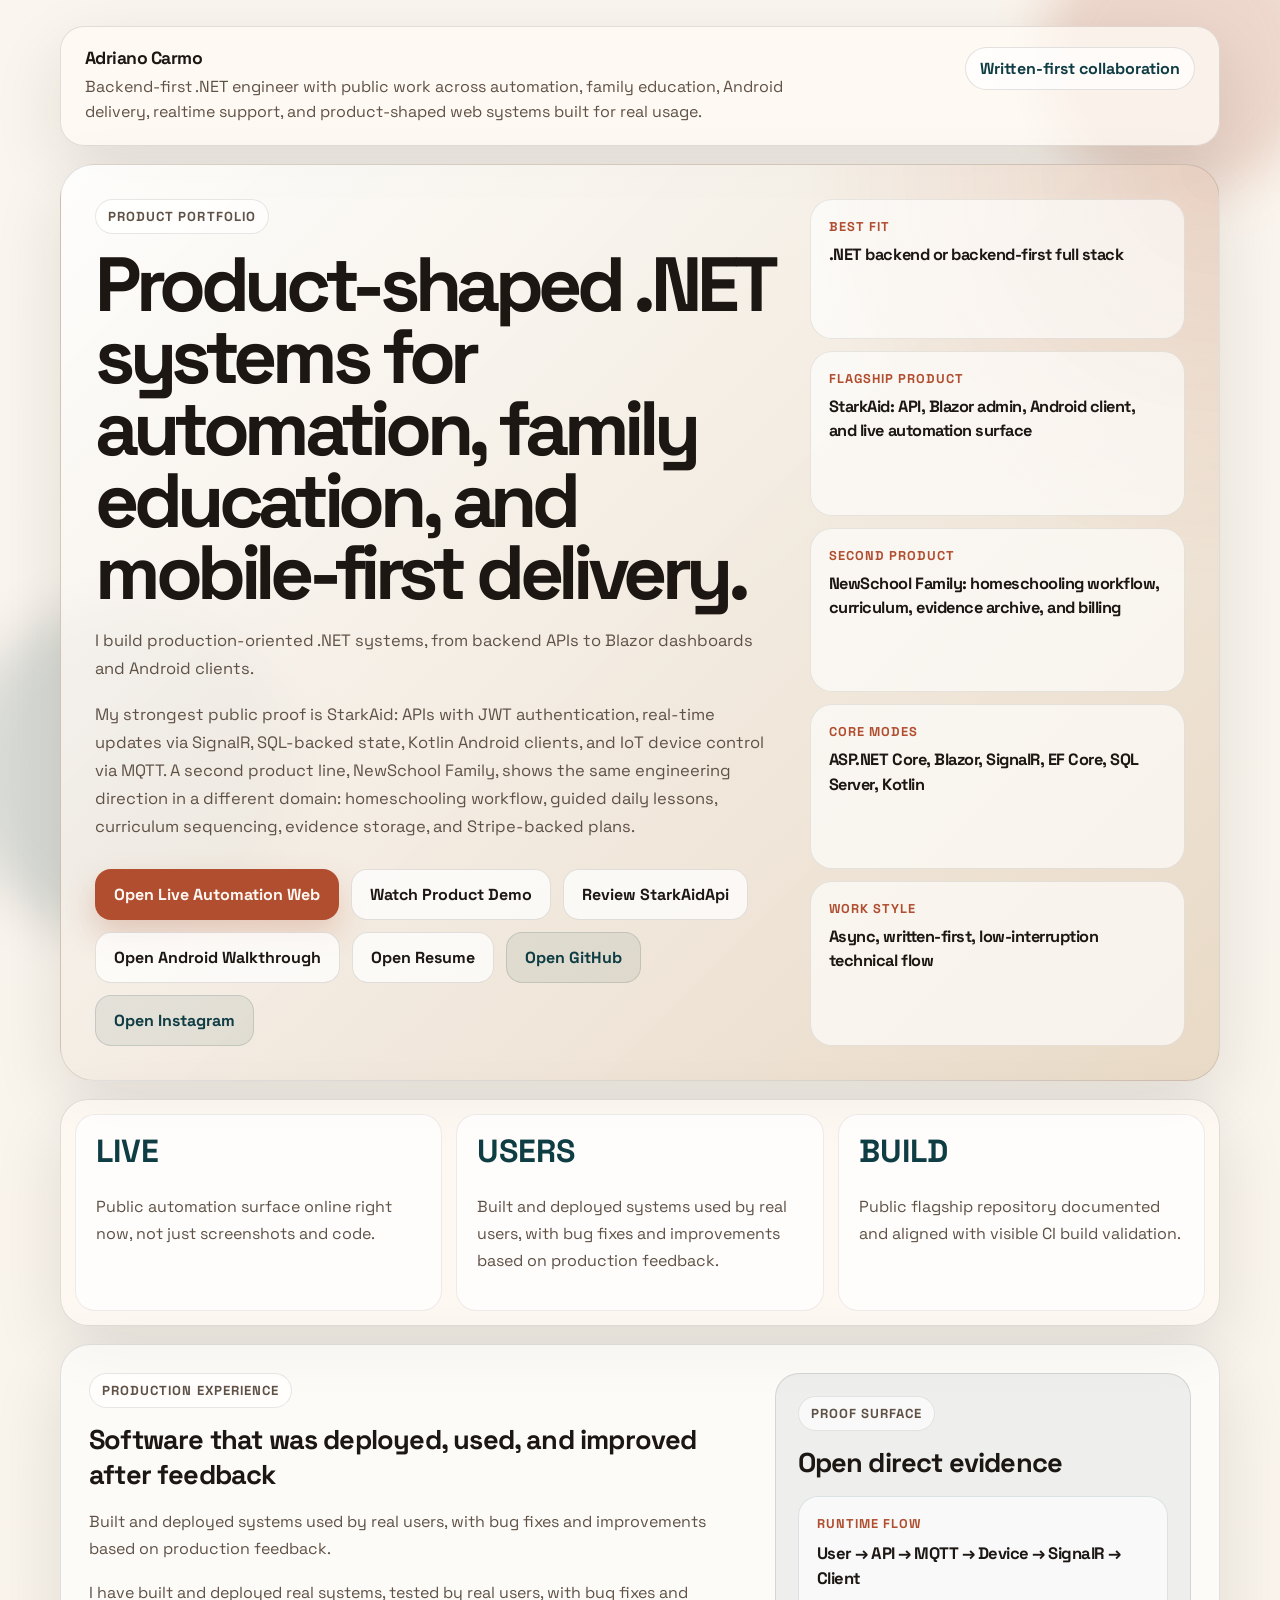
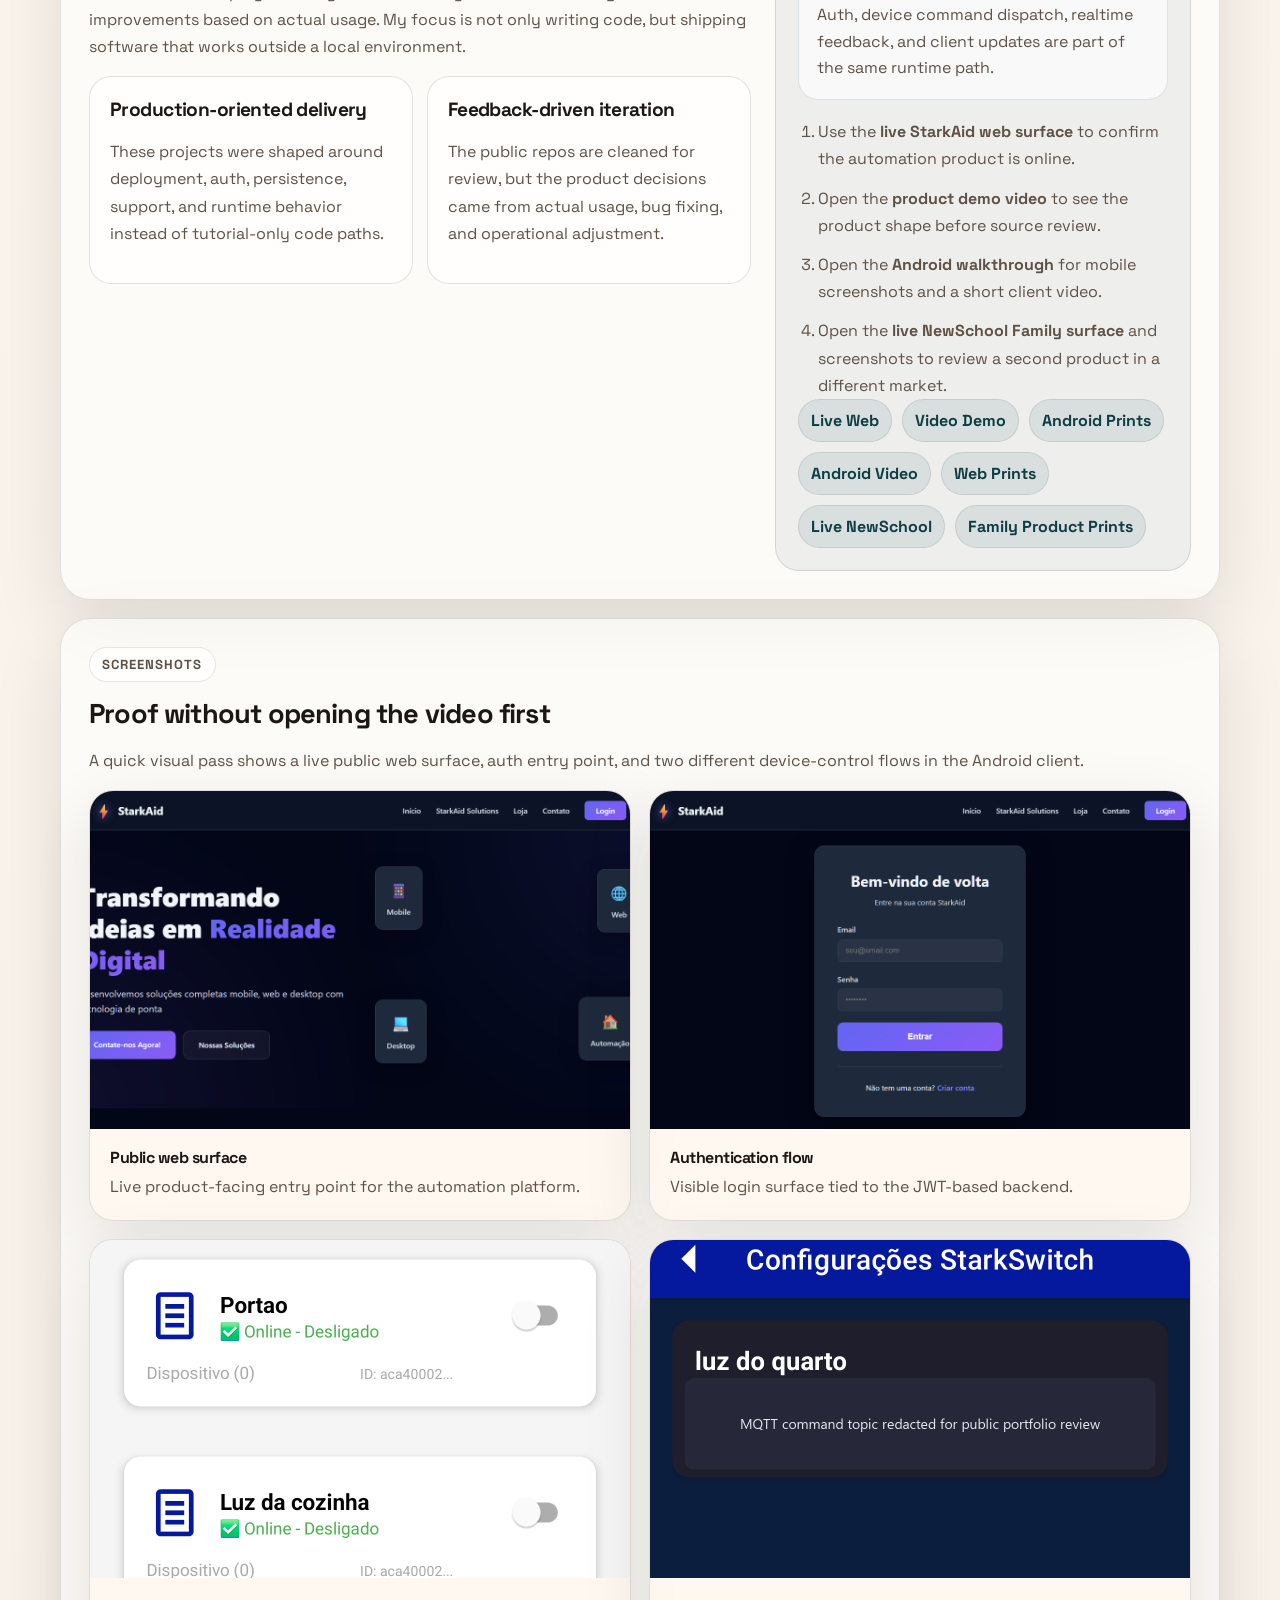
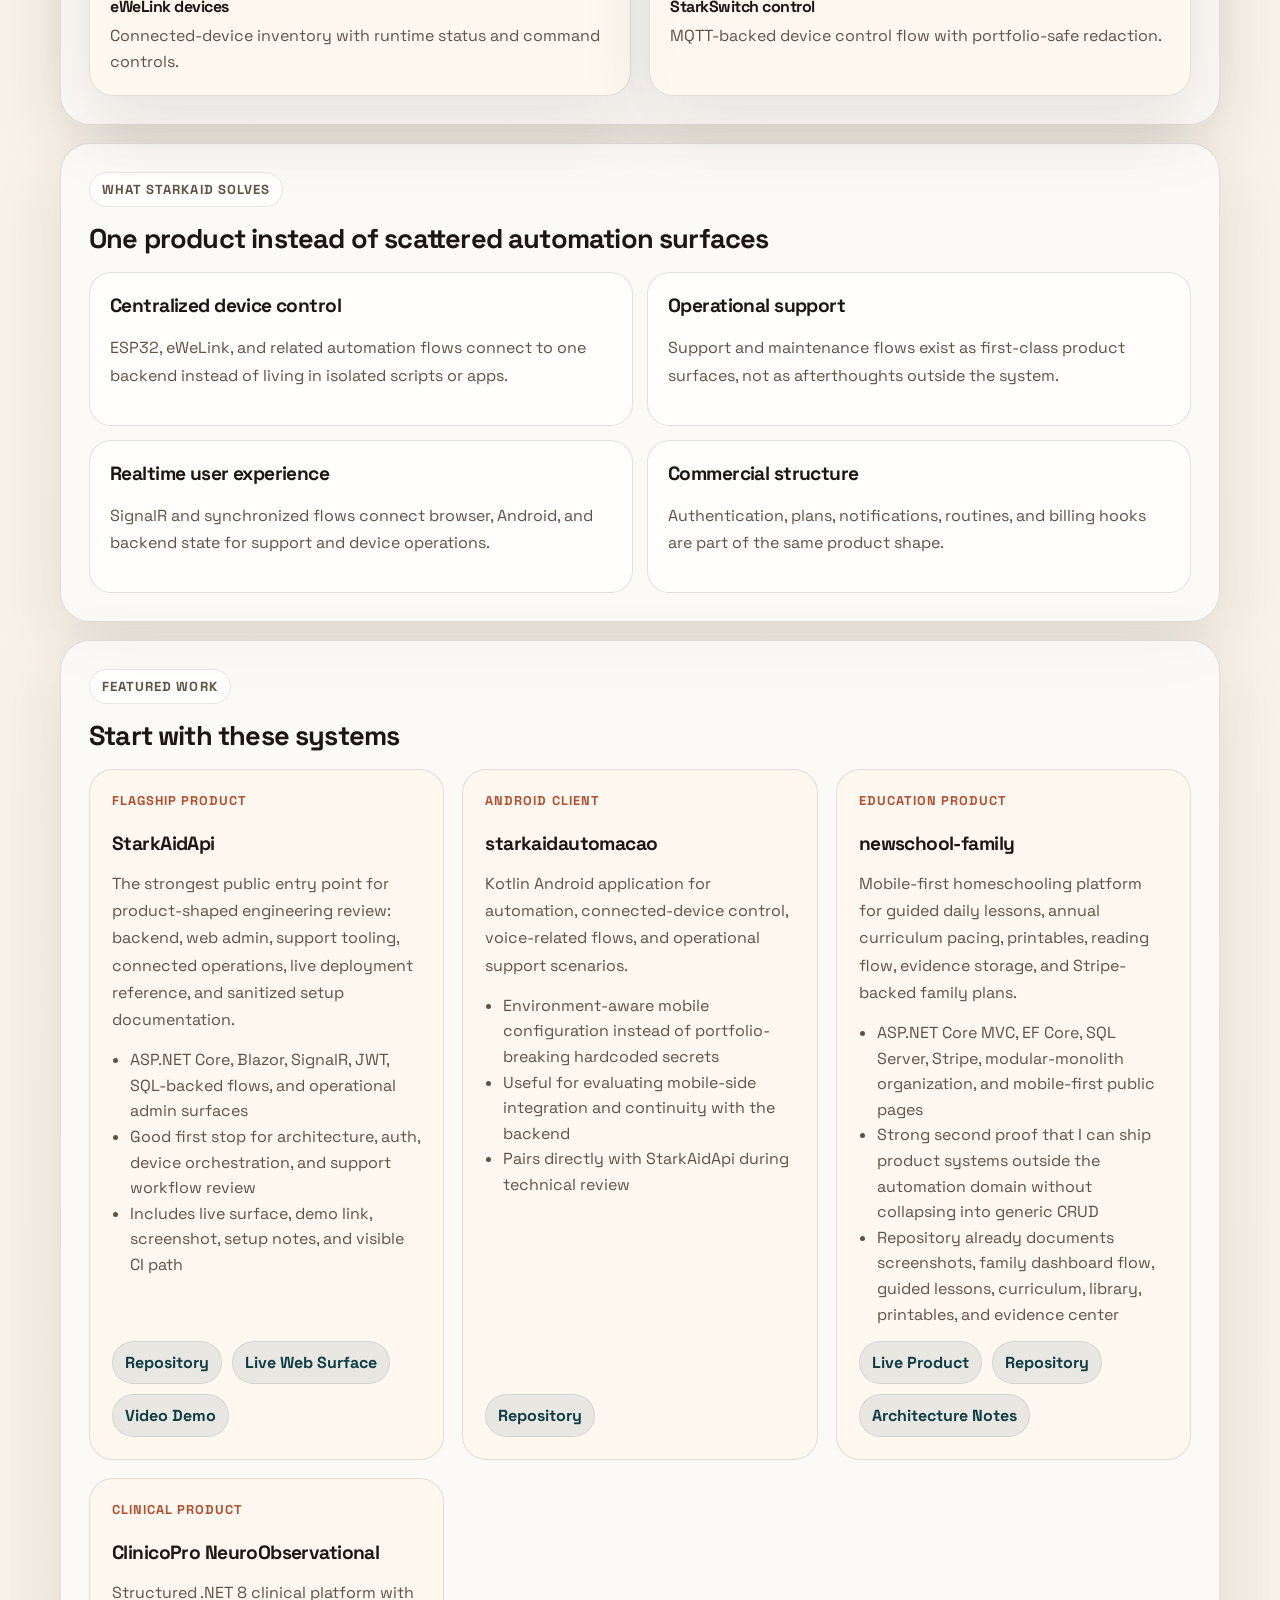
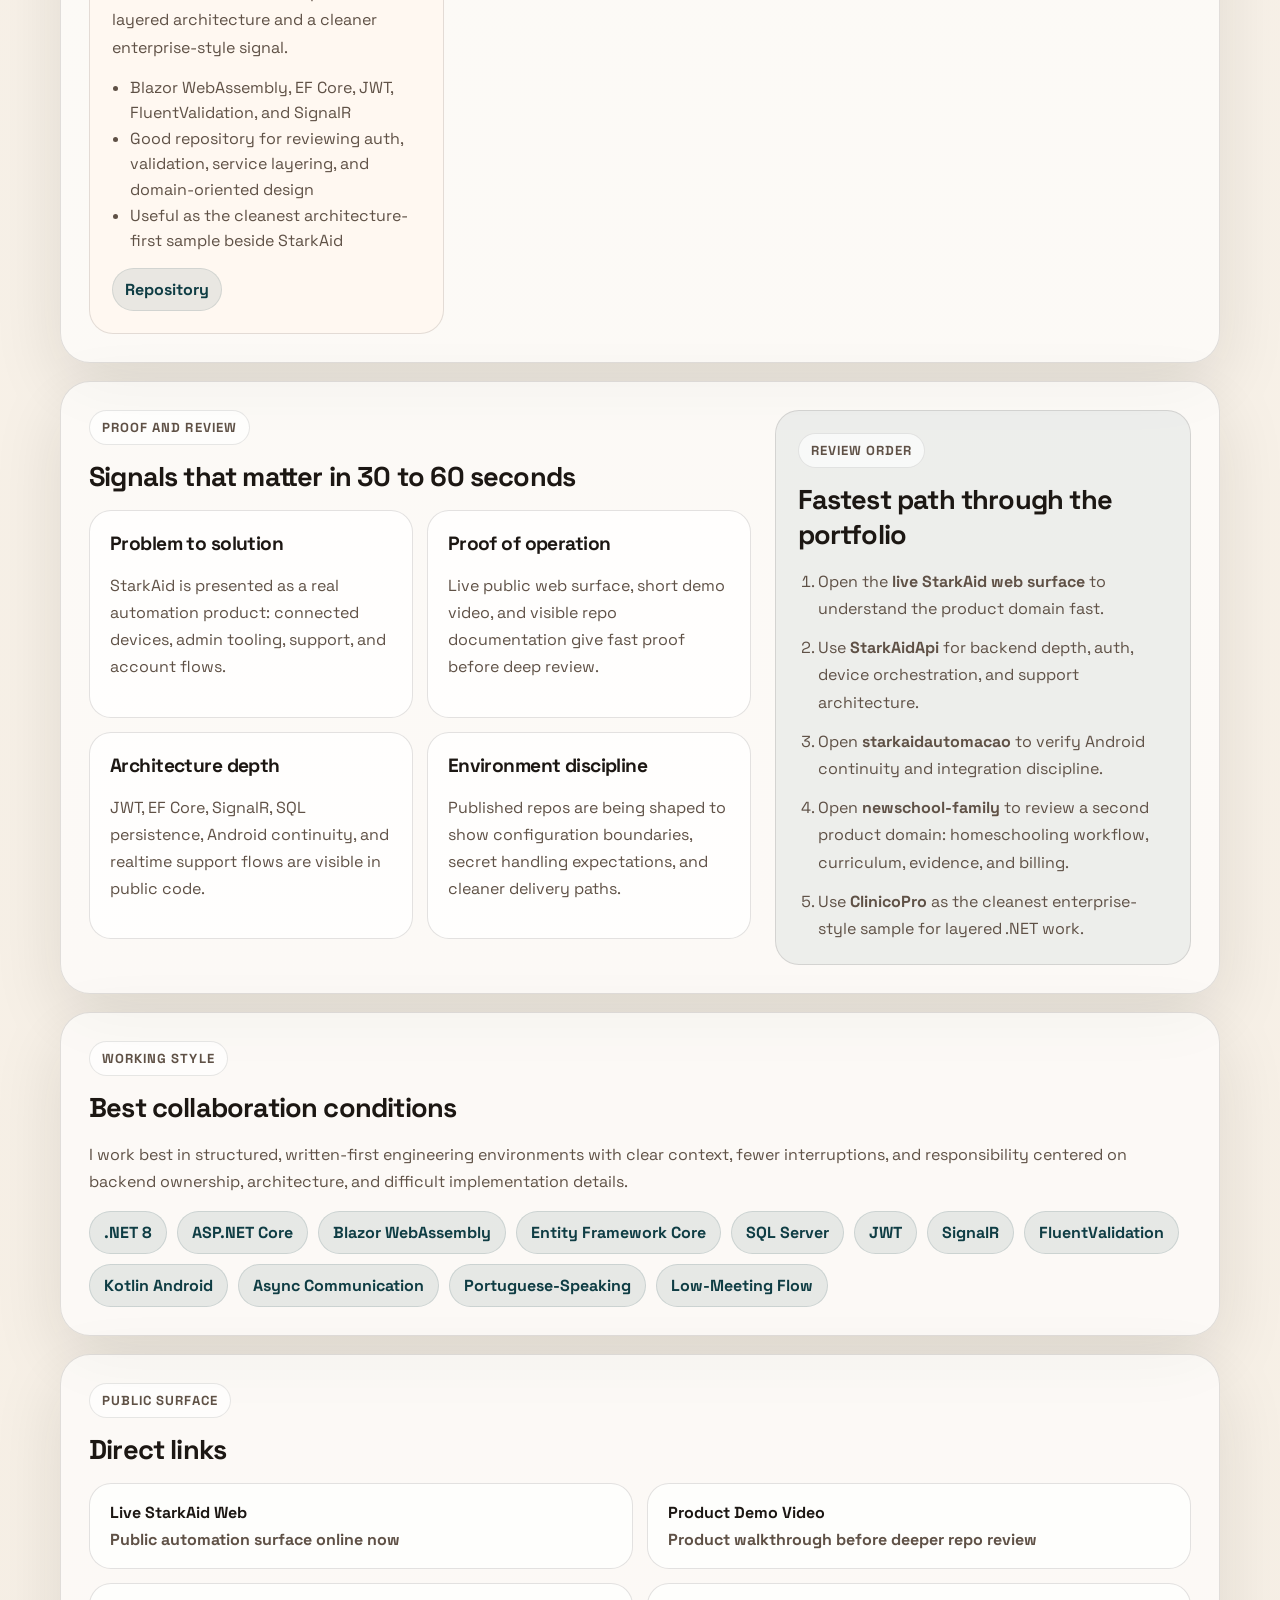
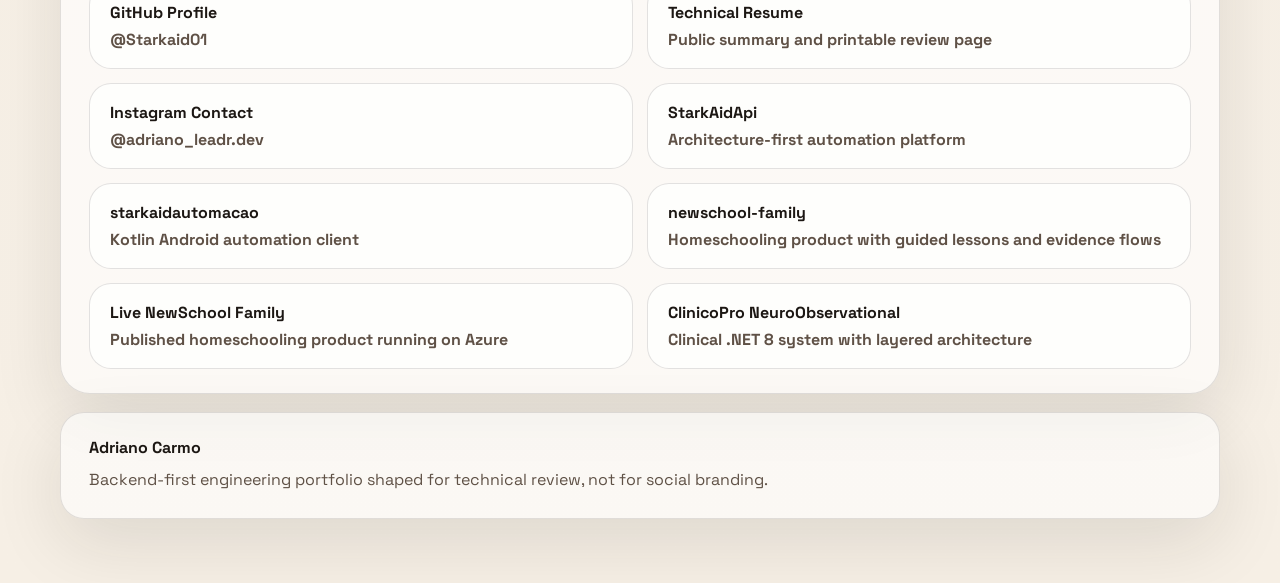
==== commit dfa436cb: "Add live NewSchool product links to portfolio" ====
--- a/index.html
+++ b/index.html
@@ -126,7 +126,7 @@
           <li>Use the <strong>live StarkAid web surface</strong> to confirm the automation product is online.</li>
           <li>Open the <strong>product demo video</strong> to see the product shape before source review.</li>
           <li>Open the <strong>Android walkthrough</strong> for mobile screenshots and a short client video.</li>
-          <li>Review the <strong>NewSchool Family screenshots</strong> to see a second product in a different market.</li>
+          <li>Open the <strong>live NewSchool Family surface</strong> and screenshots to review a second product in a different market.</li>
         </ol>
         <div class="project-links">
           <a href="https://starkaidautomacao.runasp.net/" target="_blank" rel="noreferrer">Live Web</a>
@@ -134,6 +134,7 @@
           <a href="https://github.com/Starkaid01/starkaidautomacao/tree/main/docs/images/mobile-walkthrough" target="_blank" rel="noreferrer">Android Prints</a>
           <a href="https://github.com/Starkaid01/starkaidautomacao/blob/main/docs/video/starkaid-android-walkthrough.mp4" target="_blank" rel="noreferrer">Android Video</a>
           <a href="https://github.com/Starkaid01/StarkAidApi/tree/master/docs/images/system-walkthrough" target="_blank" rel="noreferrer">Web Prints</a>
+          <a href="https://newschool-work-eddxf5gch7egh4bd.brazilsouth-01.azurewebsites.net/" target="_blank" rel="noreferrer">Live NewSchool</a>
           <a href="https://github.com/Starkaid01/newschool-family/tree/main/docs/screenshots" target="_blank" rel="noreferrer">Family Product Prints</a>
         </div>
       </div>
@@ -258,6 +259,7 @@
             <li>Repository already documents screenshots, family dashboard flow, guided lessons, curriculum, library, printables, and evidence center</li>
           </ul>
           <div class="project-links">
+            <a href="https://newschool-work-eddxf5gch7egh4bd.brazilsouth-01.azurewebsites.net/" target="_blank" rel="noreferrer">Live Product</a>
             <a href="https://github.com/Starkaid01/newschool-family" target="_blank" rel="noreferrer">Repository</a>
             <a href="https://github.com/Starkaid01/newschool-family/blob/main/docs/architecture.md" target="_blank" rel="noreferrer">Architecture Notes</a>
           </div>
@@ -385,6 +387,10 @@
           <strong>newschool-family</strong>
           <span>Homeschooling product with guided lessons and evidence flows</span>
         </a>
+        <a class="link-tile" href="https://newschool-work-eddxf5gch7egh4bd.brazilsouth-01.azurewebsites.net/" target="_blank" rel="noreferrer">
+          <strong>Live NewSchool Family</strong>
+          <span>Published homeschooling product running on Azure</span>
+        </a>
         <a class="link-tile" href="https://github.com/Starkaid01/ClinicoPro-NeuroObservational" target="_blank" rel="noreferrer">
           <strong>ClinicoPro NeuroObservational</strong>
           <span>Clinical .NET 8 system with layered architecture</span>
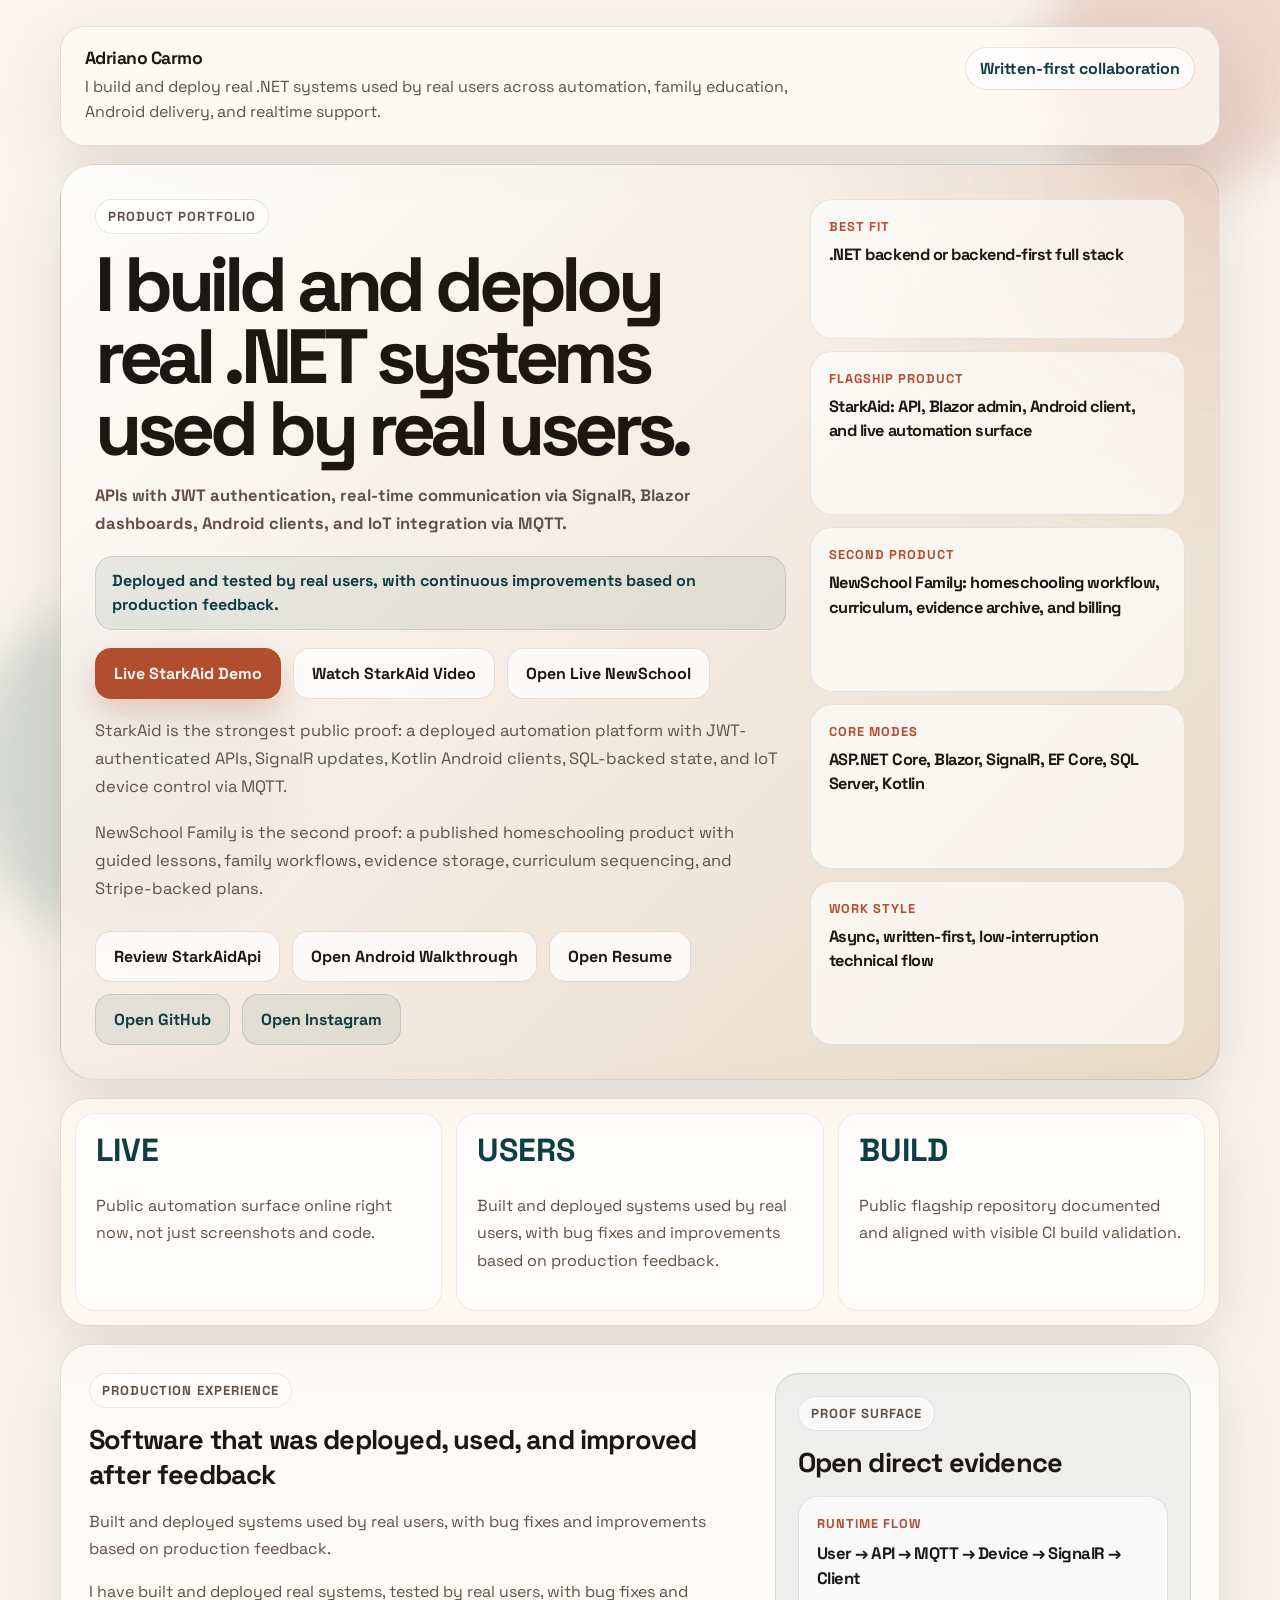
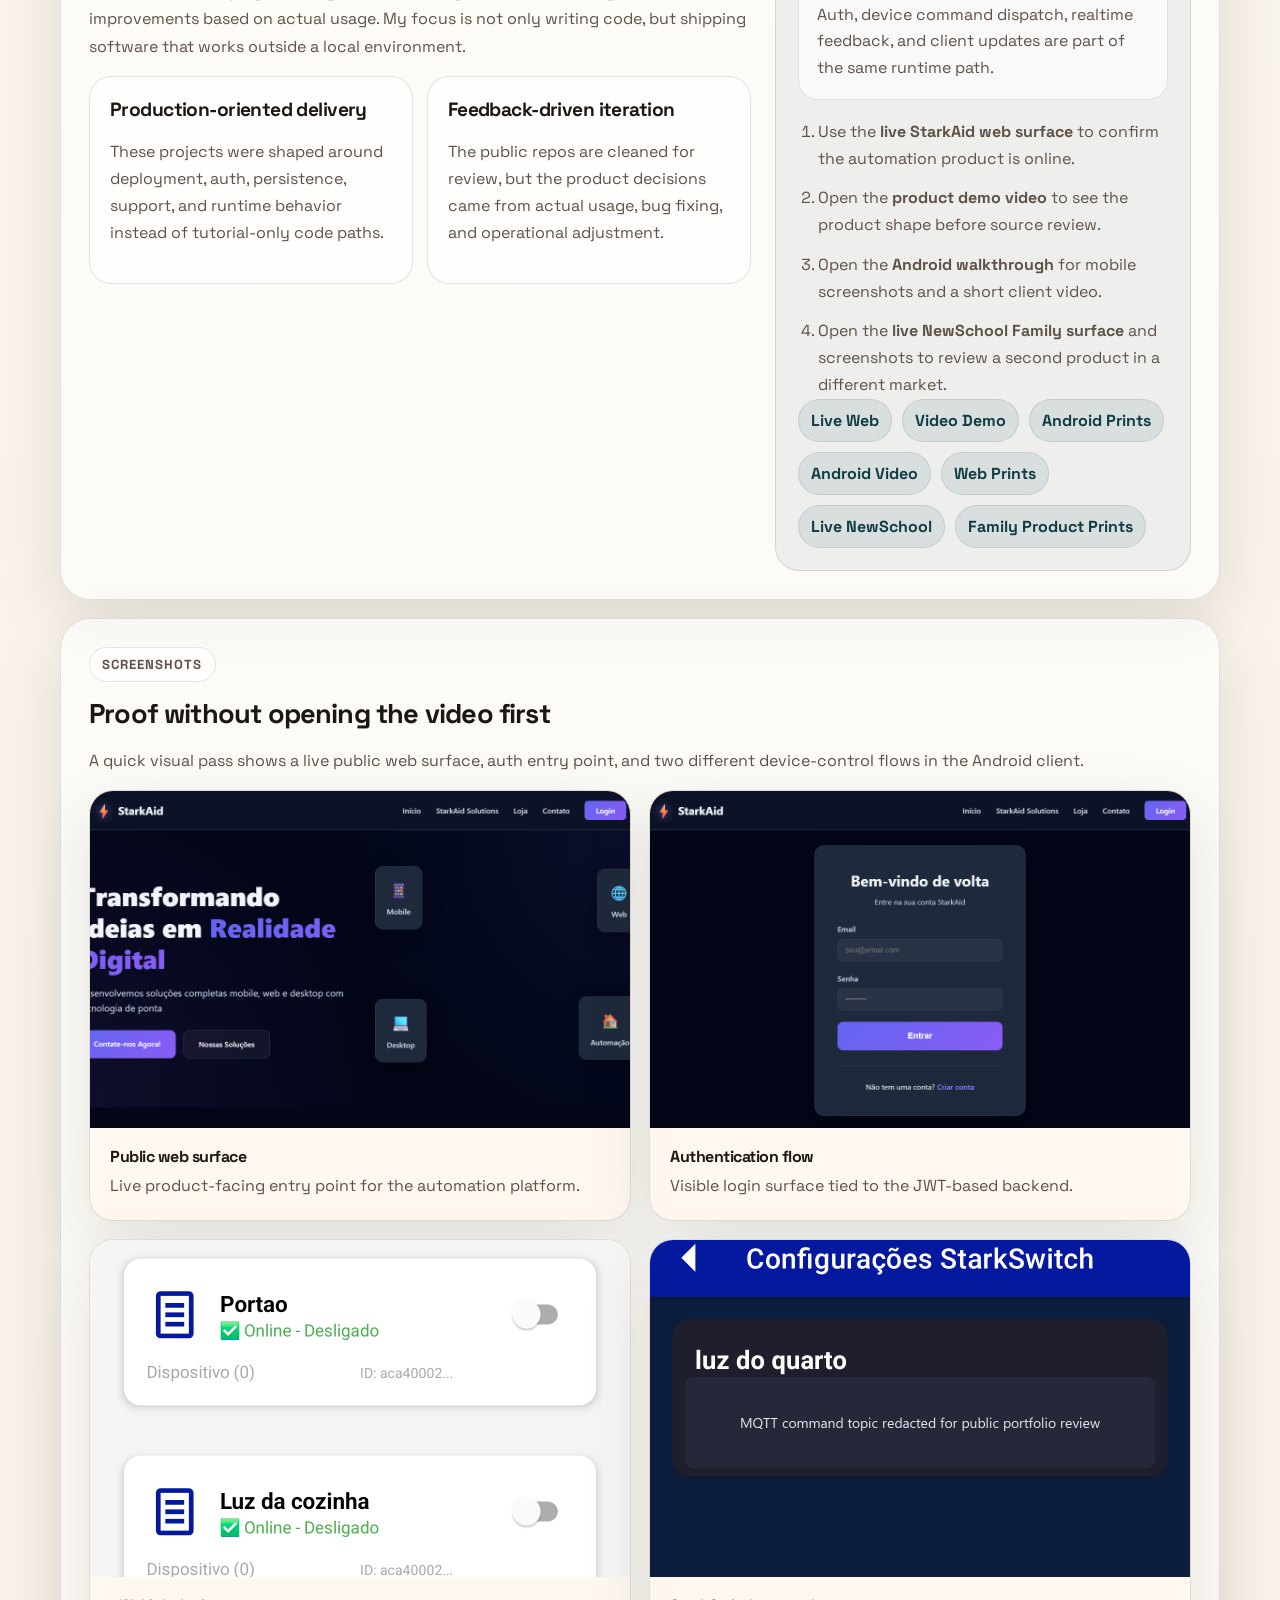
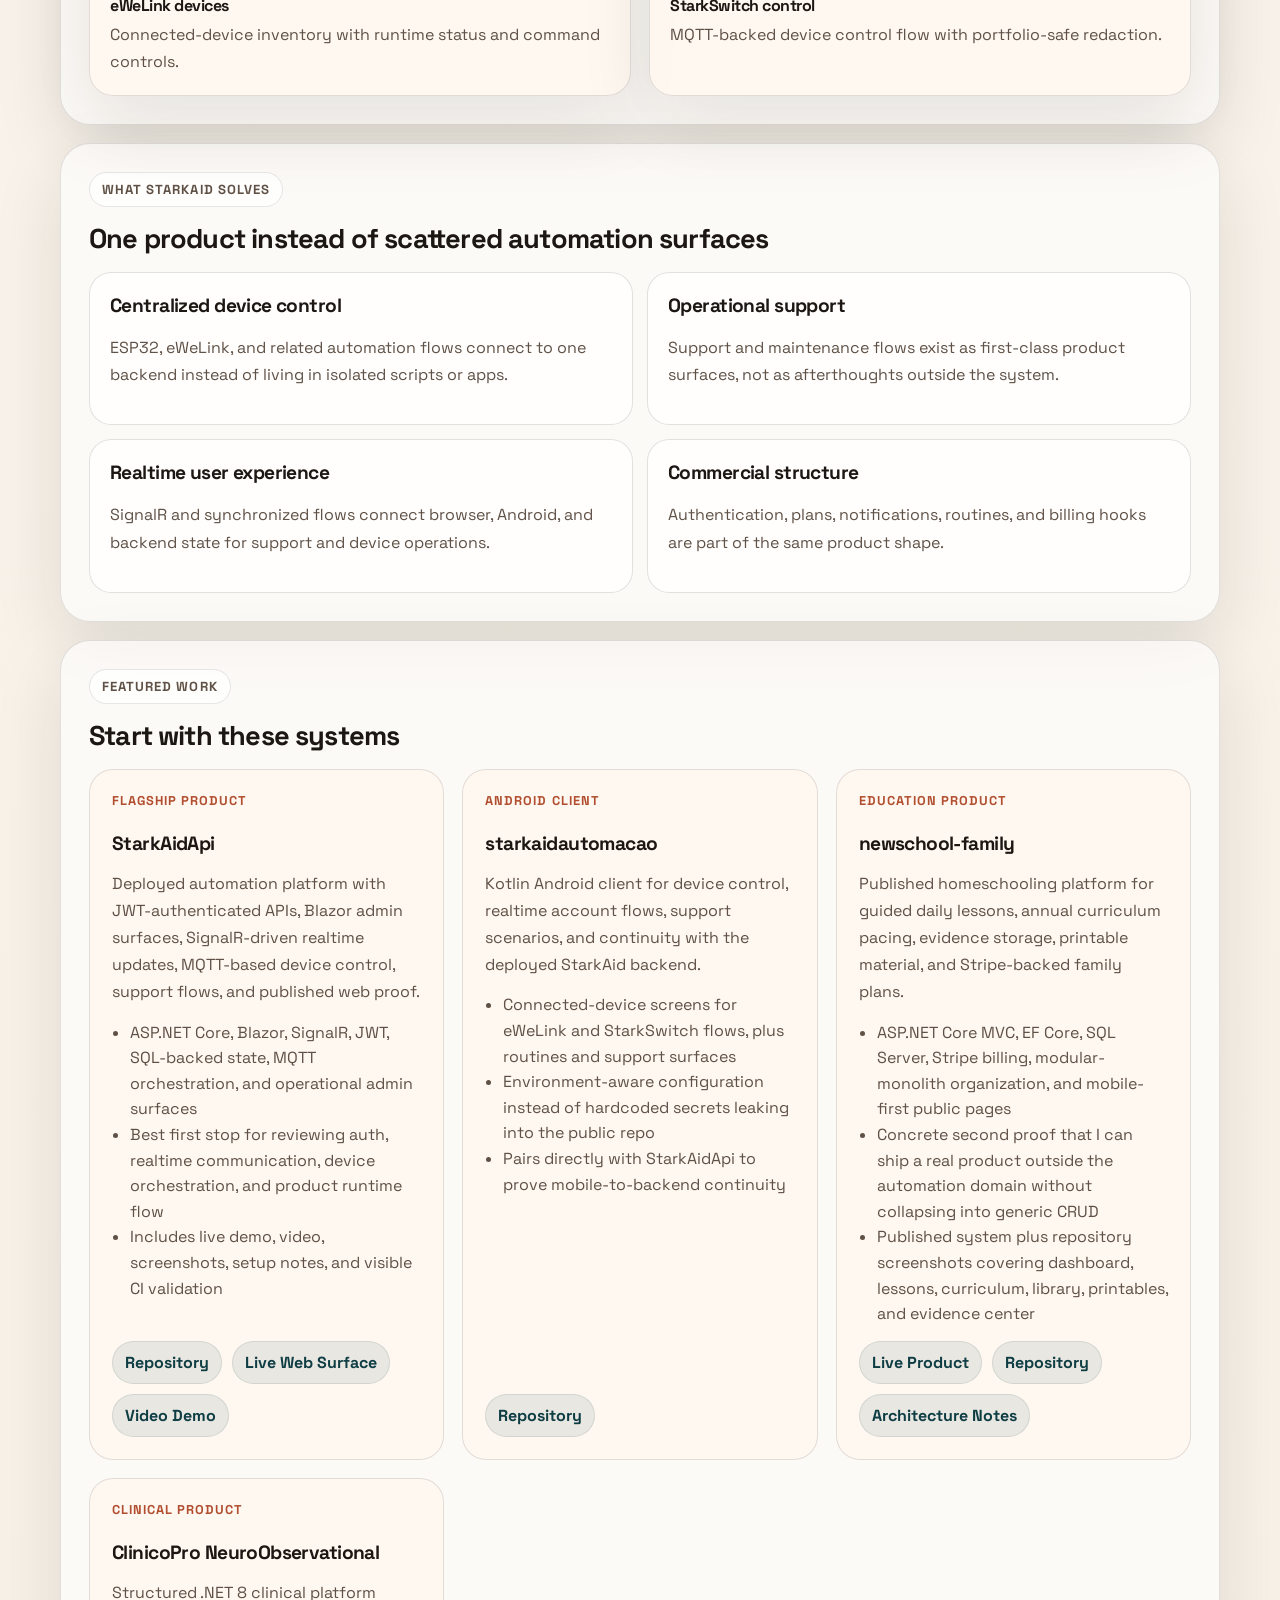
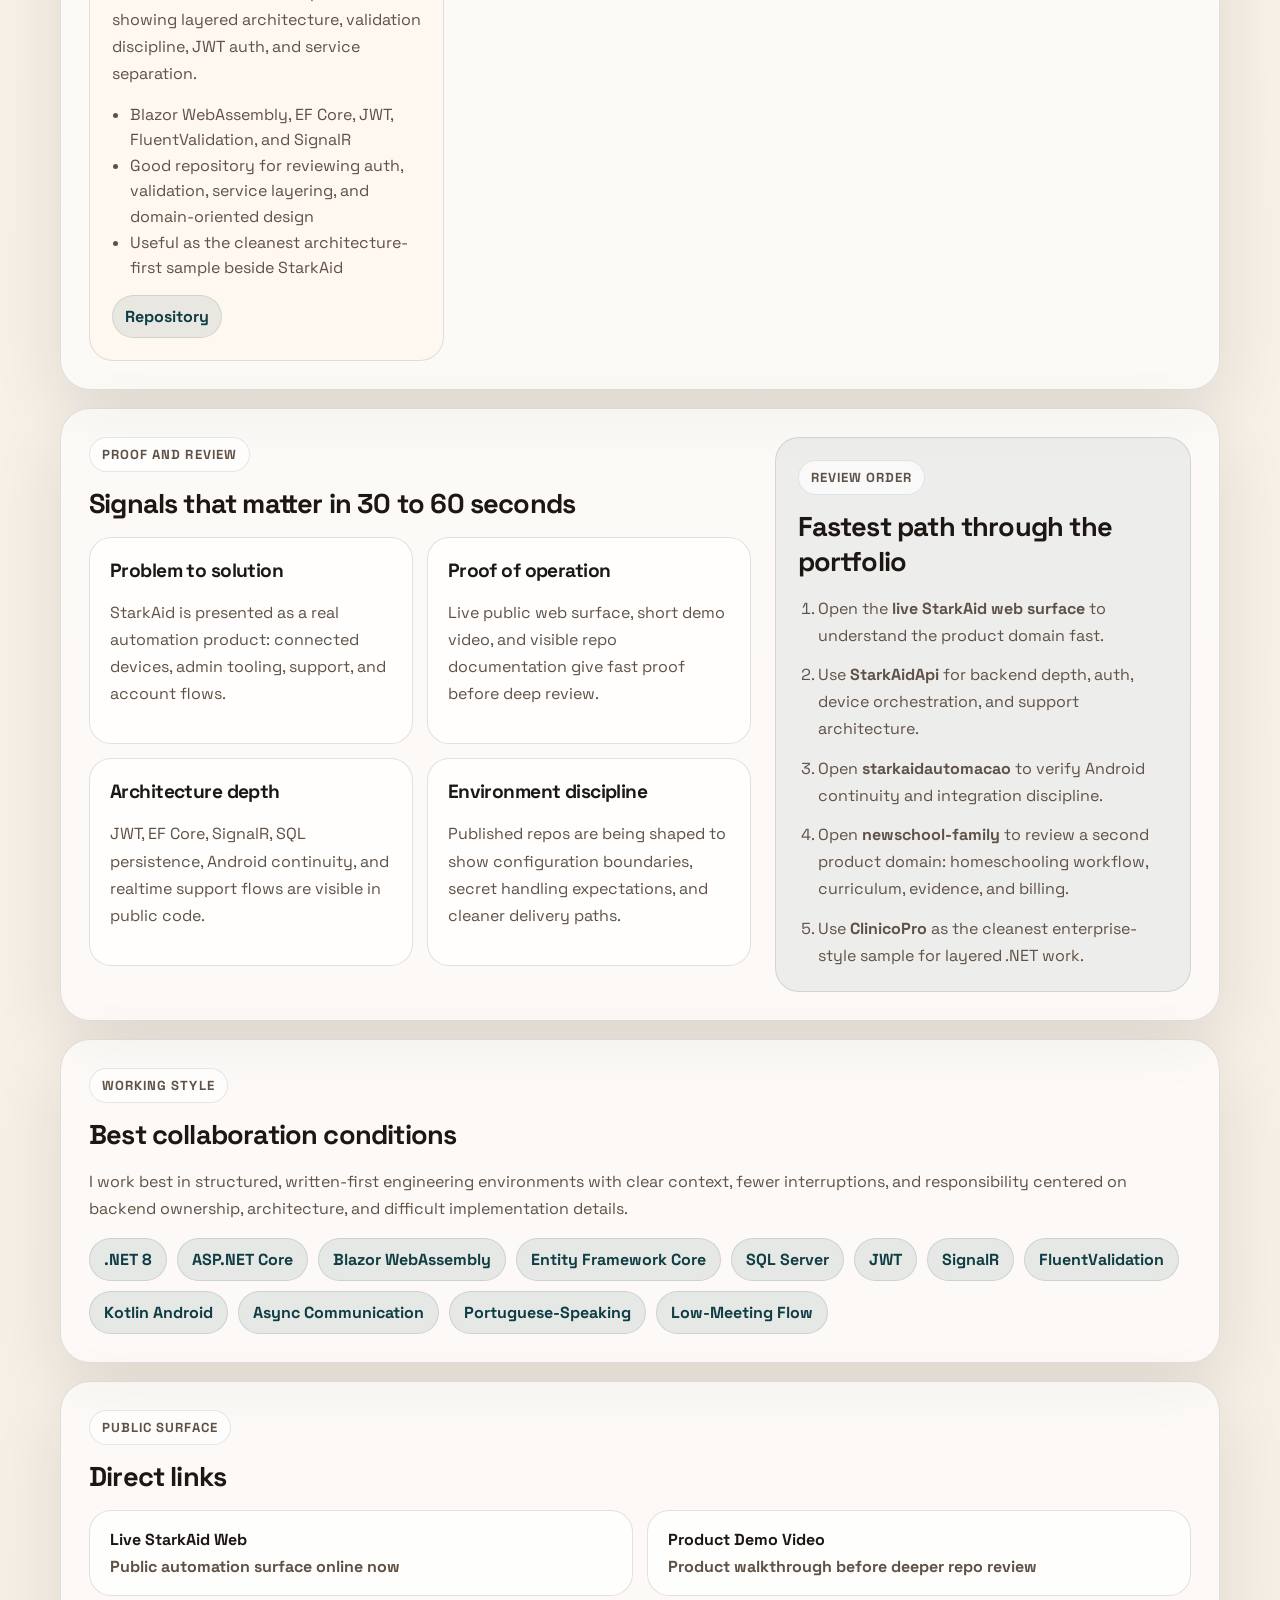
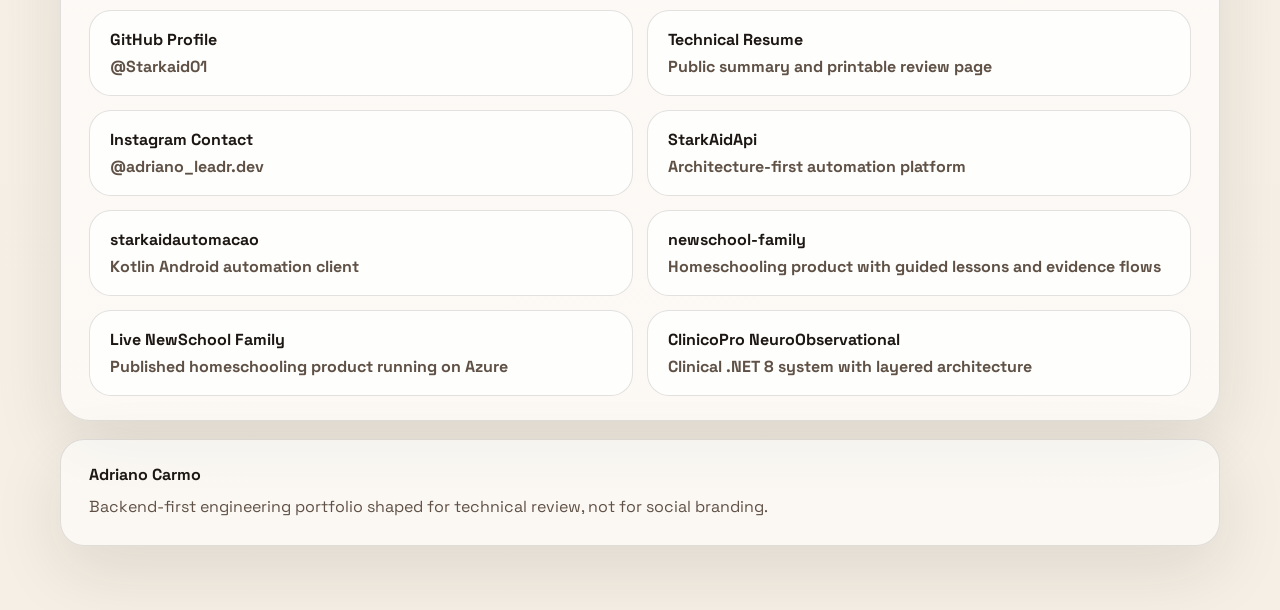
==== commit 6ec2c323: "Make portfolio hero and project copy more concrete" ====
--- a/index.html
+++ b/index.html
@@ -19,7 +19,7 @@
     <header class="topbar">
       <div>
         <div class="nameplate">Adriano Carmo</div>
-        <div class="topbar-note">Backend-first .NET engineer with public work across automation, family education, Android delivery, realtime support, and product-shaped web systems built for real usage.</div>
+        <div class="topbar-note">I build and deploy real .NET systems used by real users across automation, family education, Android delivery, and realtime support.</div>
       </div>
       <span class="status-pill">Written-first collaboration</span>
     </header>
@@ -27,19 +27,27 @@
     <section class="hero">
       <div class="hero-copy">
         <span class="eyebrow">Product Portfolio</span>
-        <h1>Product-shaped .NET systems for automation, family education, and mobile-first delivery.</h1>
+        <h1>I build and deploy real .NET systems used by real users.</h1>
+        <p class="hero-lead">
+          APIs with JWT authentication, real-time communication via SignalR, Blazor dashboards, Android clients, and IoT integration via MQTT.
+        </p>
+        <div class="hero-proof-note">
+          Deployed and tested by real users, with continuous improvements based on production feedback.
+        </div>
+        <div class="cta-row cta-row-proof">
+          <a class="button primary" href="https://starkaidautomacao.runasp.net/" target="_blank" rel="noreferrer">Live StarkAid Demo</a>
+          <a class="button secondary" href="https://www.youtube.com/watch?v=Iexo9cl87lk" target="_blank" rel="noreferrer">Watch StarkAid Video</a>
+          <a class="button secondary" href="https://newschool-work-eddxf5gch7egh4bd.brazilsouth-01.azurewebsites.net/" target="_blank" rel="noreferrer">Open Live NewSchool</a>
+        </div>
         <p>
-          I build production-oriented .NET systems, from backend APIs to Blazor dashboards and Android clients.
+          StarkAid is the strongest public proof: a deployed automation platform with JWT-authenticated APIs,
+          SignalR updates, Kotlin Android clients, SQL-backed state, and IoT device control via MQTT.
         </p>
         <p>
-          My strongest public proof is StarkAid: APIs with JWT authentication, real-time updates via SignalR,
-          SQL-backed state, Kotlin Android clients, and IoT device control via MQTT. A second product line,
-          NewSchool Family, shows the same engineering direction in a different domain: homeschooling workflow,
-          guided daily lessons, curriculum sequencing, evidence storage, and Stripe-backed plans.
+          NewSchool Family is the second proof: a published homeschooling product with guided lessons,
+          family workflows, evidence storage, curriculum sequencing, and Stripe-backed plans.
         </p>
         <div class="cta-row">
-          <a class="button primary" href="https://starkaidautomacao.runasp.net/" target="_blank" rel="noreferrer">Open Live Automation Web</a>
-          <a class="button secondary" href="https://www.youtube.com/watch?v=Iexo9cl87lk" target="_blank" rel="noreferrer">Watch Product Demo</a>
           <a class="button secondary" href="https://github.com/Starkaid01/StarkAidApi" target="_blank" rel="noreferrer">Review StarkAidApi</a>
           <a class="button secondary" href="https://github.com/Starkaid01/starkaidautomacao/blob/main/docs/video/starkaid-android-walkthrough.mp4" target="_blank" rel="noreferrer">Open Android Walkthrough</a>
           <a class="button secondary" href="resume.html" target="_blank" rel="noreferrer">Open Resume</a>
@@ -215,13 +223,13 @@
           <div class="project-meta">Flagship Product</div>
           <h3>StarkAidApi</h3>
           <p>
-            The strongest public entry point for product-shaped engineering review: backend, web admin,
-            support tooling, connected operations, live deployment reference, and sanitized setup documentation.
+            Deployed automation platform with JWT-authenticated APIs, Blazor admin surfaces, SignalR-driven realtime updates,
+            MQTT-based device control, support flows, and published web proof.
           </p>
           <ul>
-            <li>ASP.NET Core, Blazor, SignalR, JWT, SQL-backed flows, and operational admin surfaces</li>
-            <li>Good first stop for architecture, auth, device orchestration, and support workflow review</li>
-            <li>Includes live surface, demo link, screenshot, setup notes, and visible CI path</li>
+            <li>ASP.NET Core, Blazor, SignalR, JWT, SQL-backed state, MQTT orchestration, and operational admin surfaces</li>
+            <li>Best first stop for reviewing auth, realtime communication, device orchestration, and product runtime flow</li>
+            <li>Includes live demo, video, screenshots, setup notes, and visible CI validation</li>
           </ul>
           <div class="project-links">
             <a href="https://github.com/Starkaid01/StarkAidApi" target="_blank" rel="noreferrer">Repository</a>
@@ -234,12 +242,12 @@
           <div class="project-meta">Android Client</div>
           <h3>starkaidautomacao</h3>
           <p>
-            Kotlin Android application for automation, connected-device control, voice-related flows, and operational support scenarios.
+            Kotlin Android client for device control, realtime account flows, support scenarios, and continuity with the deployed StarkAid backend.
           </p>
           <ul>
-            <li>Environment-aware mobile configuration instead of portfolio-breaking hardcoded secrets</li>
-            <li>Useful for evaluating mobile-side integration and continuity with the backend</li>
-            <li>Pairs directly with StarkAidApi during technical review</li>
+            <li>Connected-device screens for eWeLink and StarkSwitch flows, plus routines and support surfaces</li>
+            <li>Environment-aware configuration instead of hardcoded secrets leaking into the public repo</li>
+            <li>Pairs directly with StarkAidApi to prove mobile-to-backend continuity</li>
           </ul>
           <div class="project-links">
             <a href="https://github.com/Starkaid01/starkaidautomacao" target="_blank" rel="noreferrer">Repository</a>
@@ -250,13 +258,13 @@
           <div class="project-meta">Education Product</div>
           <h3>newschool-family</h3>
           <p>
-            Mobile-first homeschooling platform for guided daily lessons, annual curriculum pacing, printables,
-            reading flow, evidence storage, and Stripe-backed family plans.
+            Published homeschooling platform for guided daily lessons, annual curriculum pacing, evidence storage,
+            printable material, and Stripe-backed family plans.
           </p>
           <ul>
-            <li>ASP.NET Core MVC, EF Core, SQL Server, Stripe, modular-monolith organization, and mobile-first public pages</li>
-            <li>Strong second proof that I can ship product systems outside the automation domain without collapsing into generic CRUD</li>
-            <li>Repository already documents screenshots, family dashboard flow, guided lessons, curriculum, library, printables, and evidence center</li>
+            <li>ASP.NET Core MVC, EF Core, SQL Server, Stripe billing, modular-monolith organization, and mobile-first public pages</li>
+            <li>Concrete second proof that I can ship a real product outside the automation domain without collapsing into generic CRUD</li>
+            <li>Published system plus repository screenshots covering dashboard, lessons, curriculum, library, printables, and evidence center</li>
           </ul>
           <div class="project-links">
             <a href="https://newschool-work-eddxf5gch7egh4bd.brazilsouth-01.azurewebsites.net/" target="_blank" rel="noreferrer">Live Product</a>
@@ -269,7 +277,7 @@
           <div class="project-meta">Clinical Product</div>
           <h3>ClinicoPro NeuroObservational</h3>
           <p>
-            Structured .NET 8 clinical platform with layered architecture and a cleaner enterprise-style signal.
+            Structured .NET 8 clinical platform showing layered architecture, validation discipline, JWT auth, and service separation.
           </p>
           <ul>
             <li>Blazor WebAssembly, EF Core, JWT, FluentValidation, and SignalR</li>
--- a/styles.css
+++ b/styles.css
@@ -170,11 +170,37 @@
   font-size: 1.03rem;
 }
 
+.hero-lead {
+  max-width: 760px;
+  margin-top: 18px;
+  color: var(--teal);
+  font-size: 1.08rem;
+  font-weight: 700;
+  line-height: 1.65;
+}
+
+.hero-proof-note {
+  display: inline-flex;
+  align-items: center;
+  margin-top: 18px;
+  padding: 12px 16px;
+  border-radius: 18px;
+  border: 1px solid rgba(15, 61, 68, 0.12);
+  background: rgba(15, 61, 68, 0.08);
+  color: var(--teal);
+  font-weight: 700;
+  line-height: 1.5;
+}
+
 .cta-row {
   display: flex;
   flex-wrap: wrap;
   gap: 12px;
   margin-top: 28px;
+}
+
+.cta-row-proof {
+  margin-top: 18px;
 }
 
 .button {
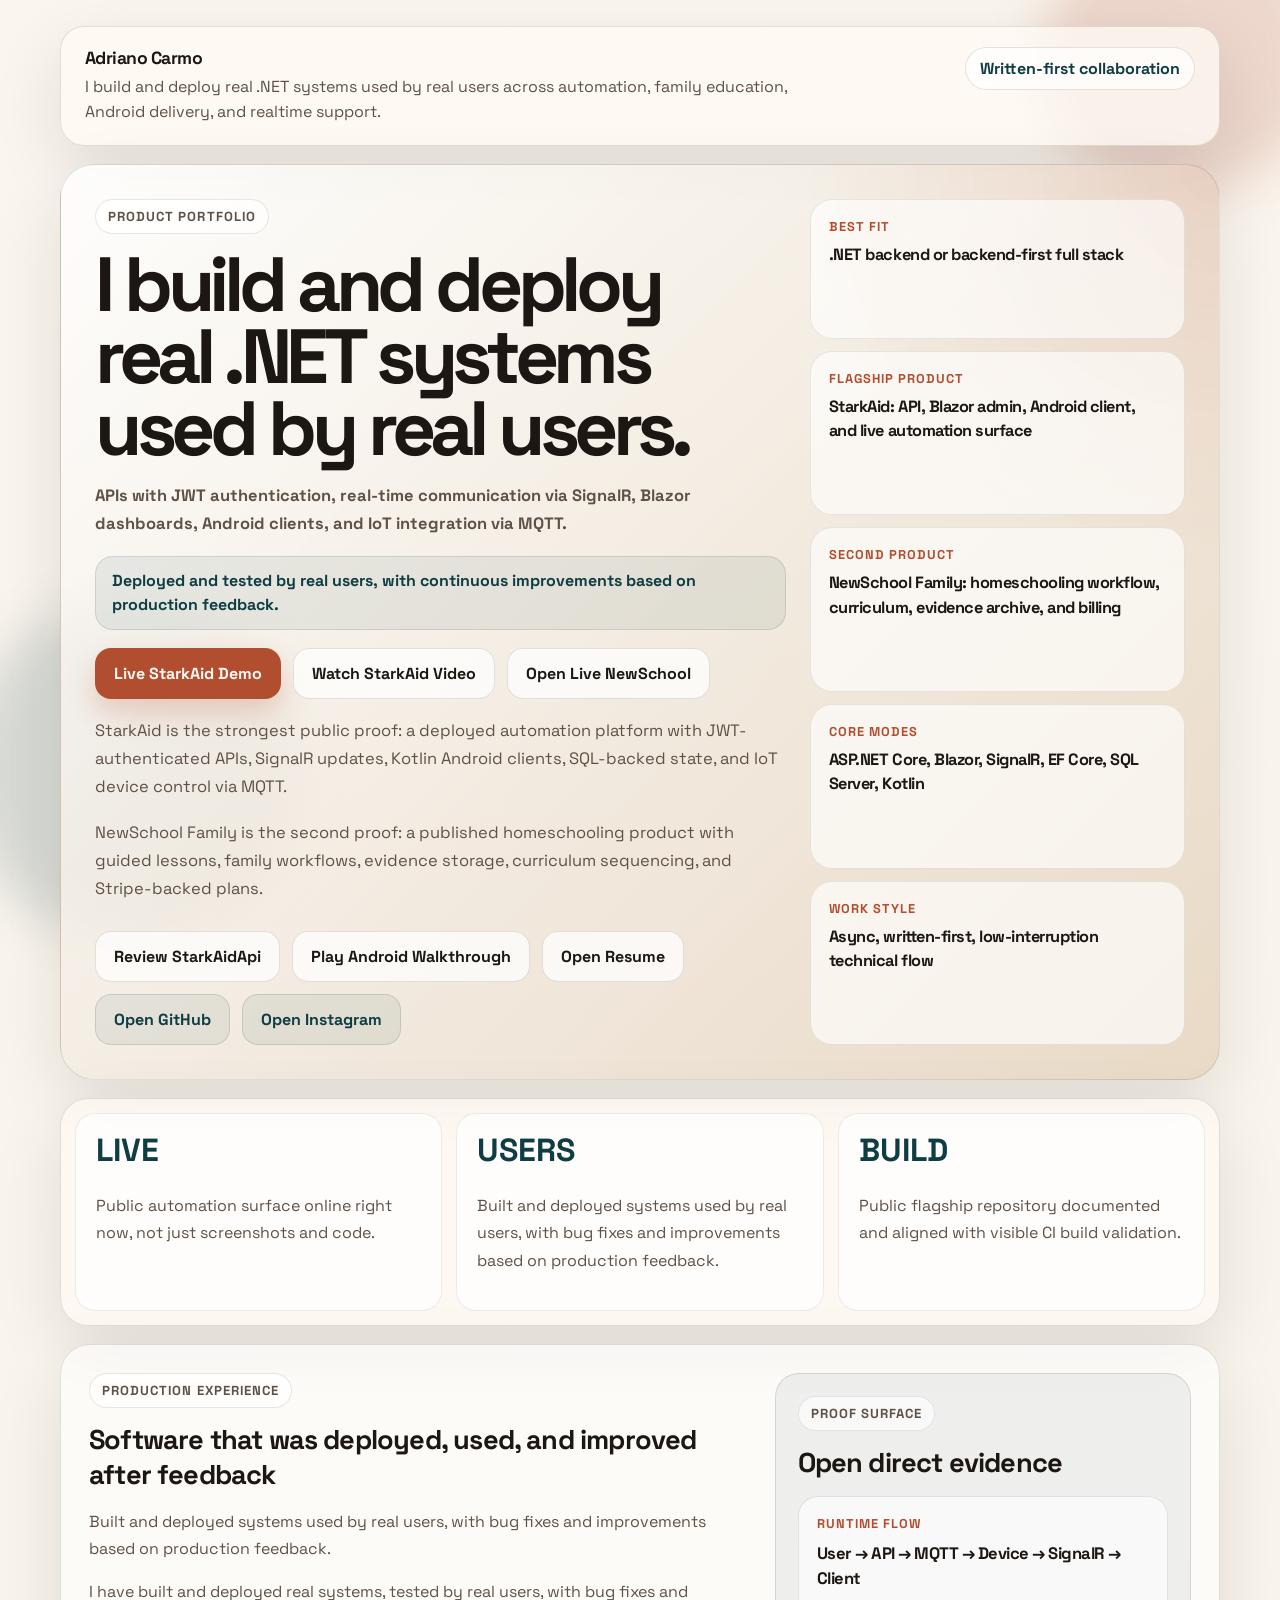
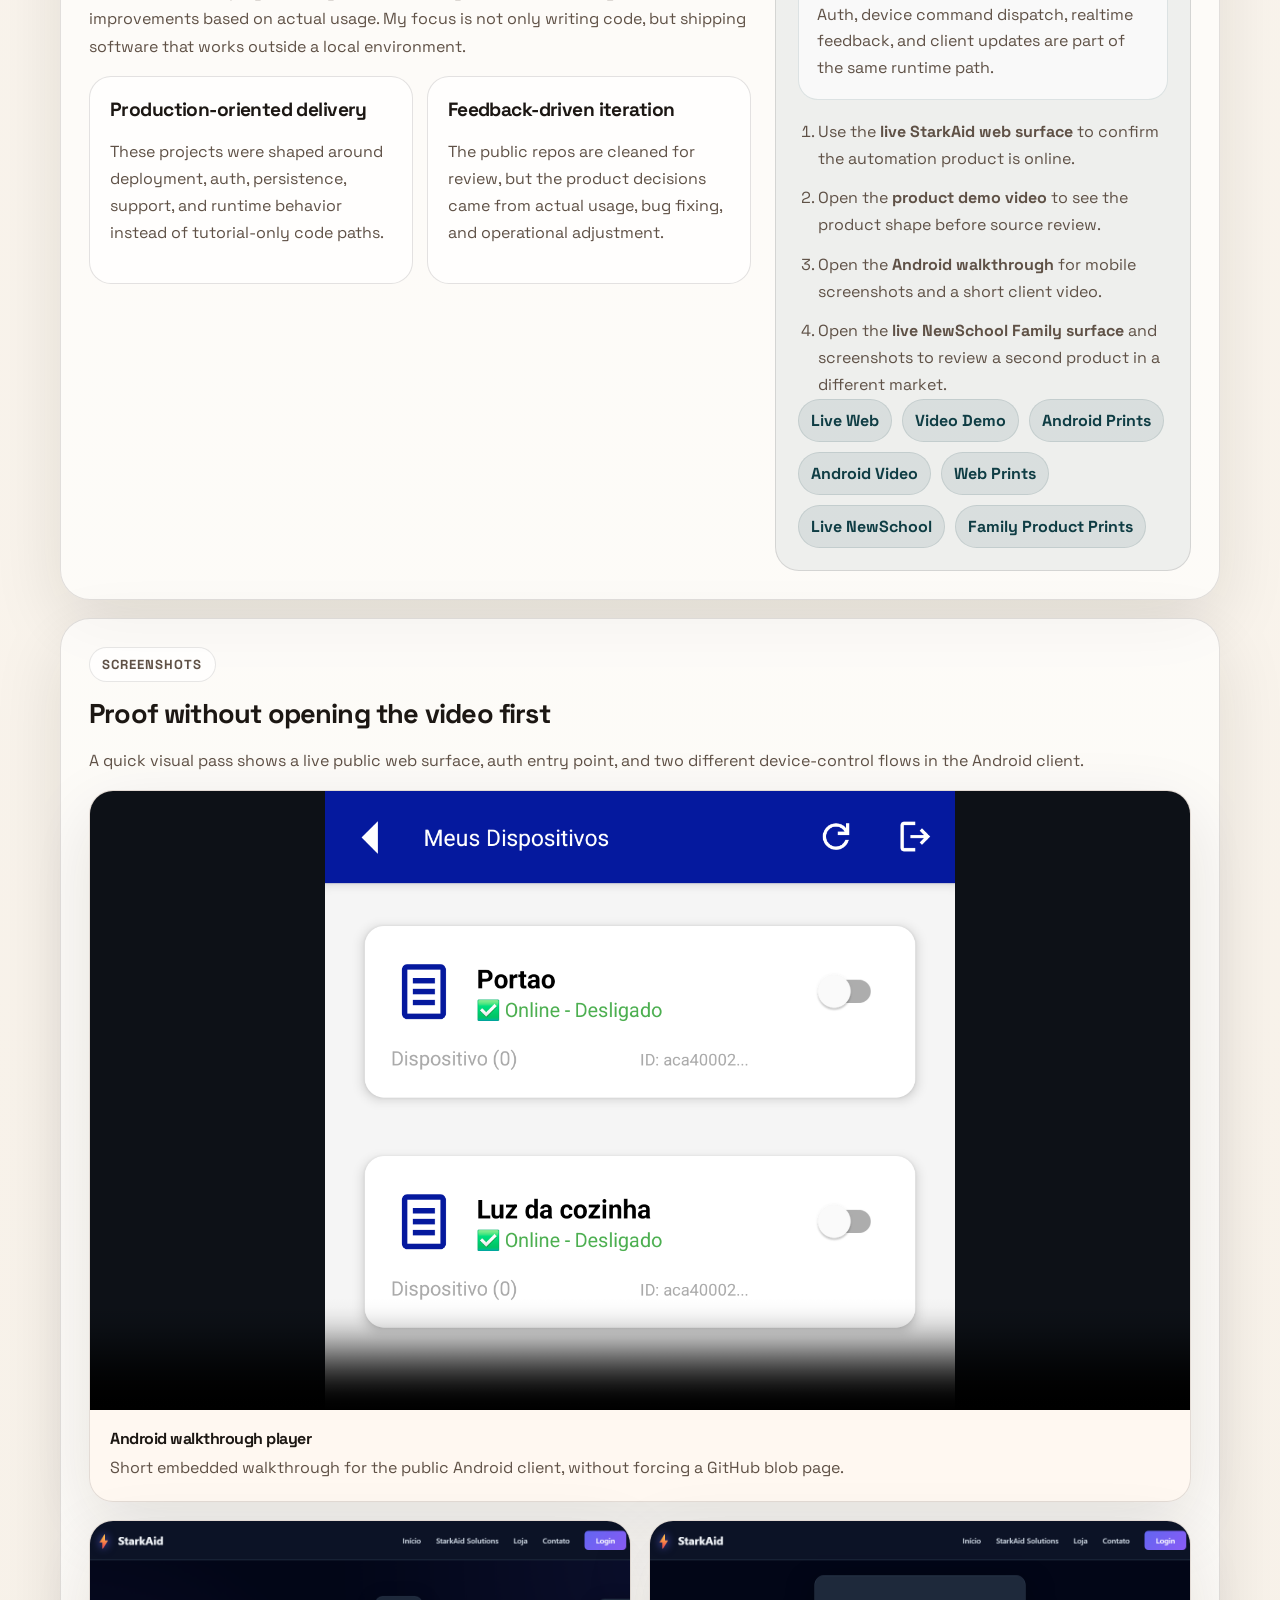
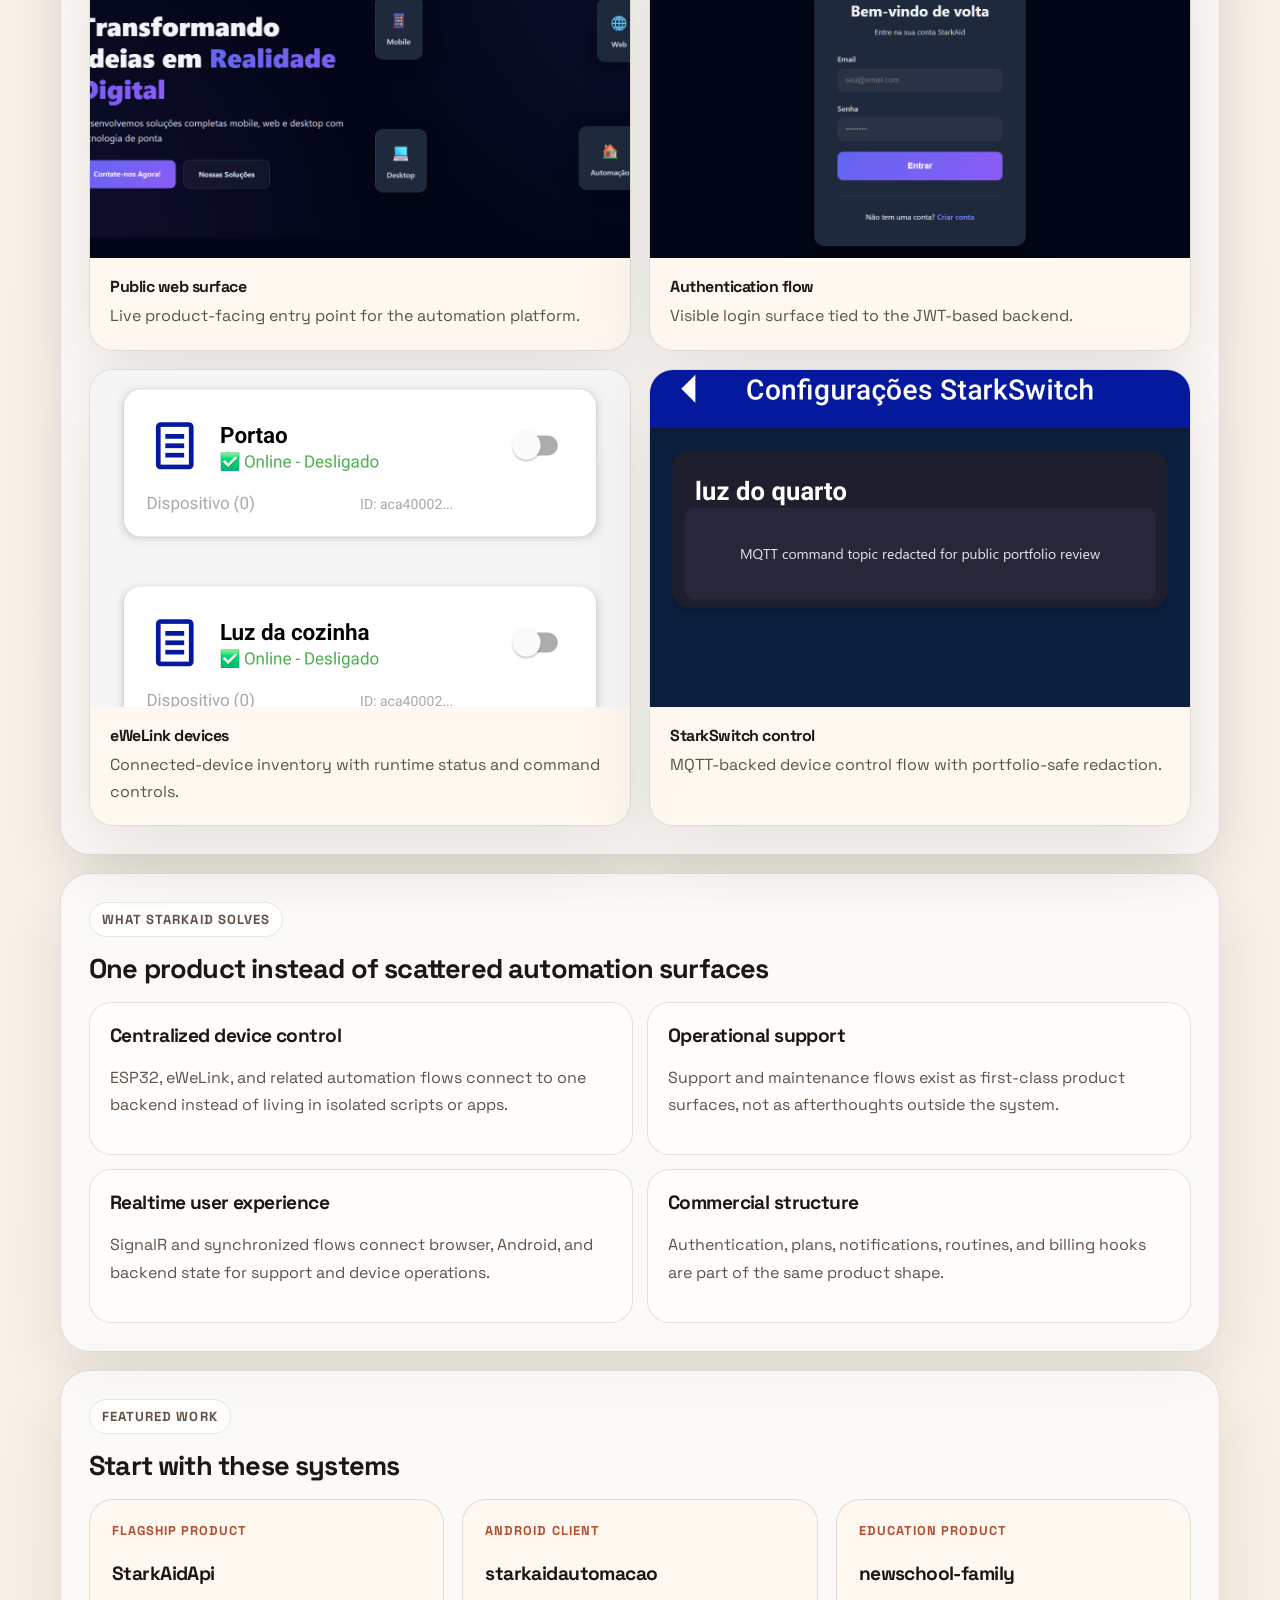
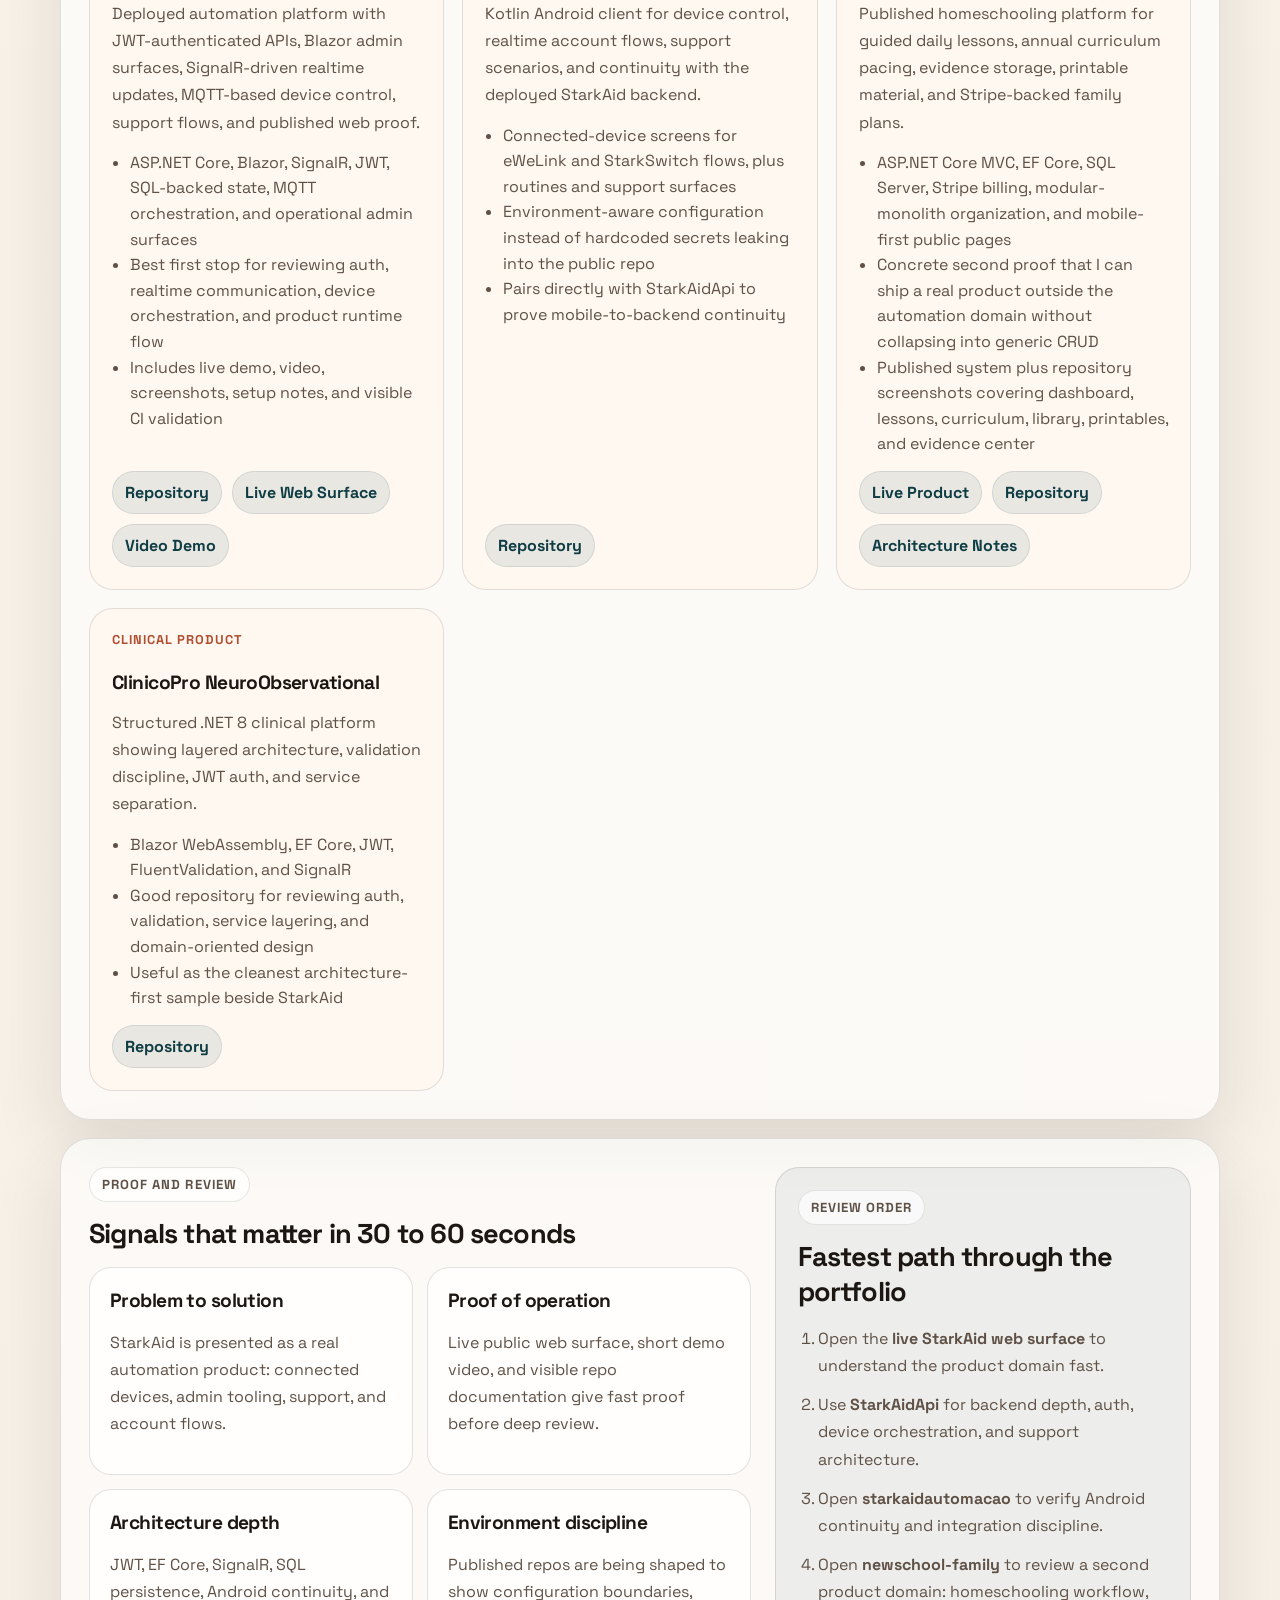
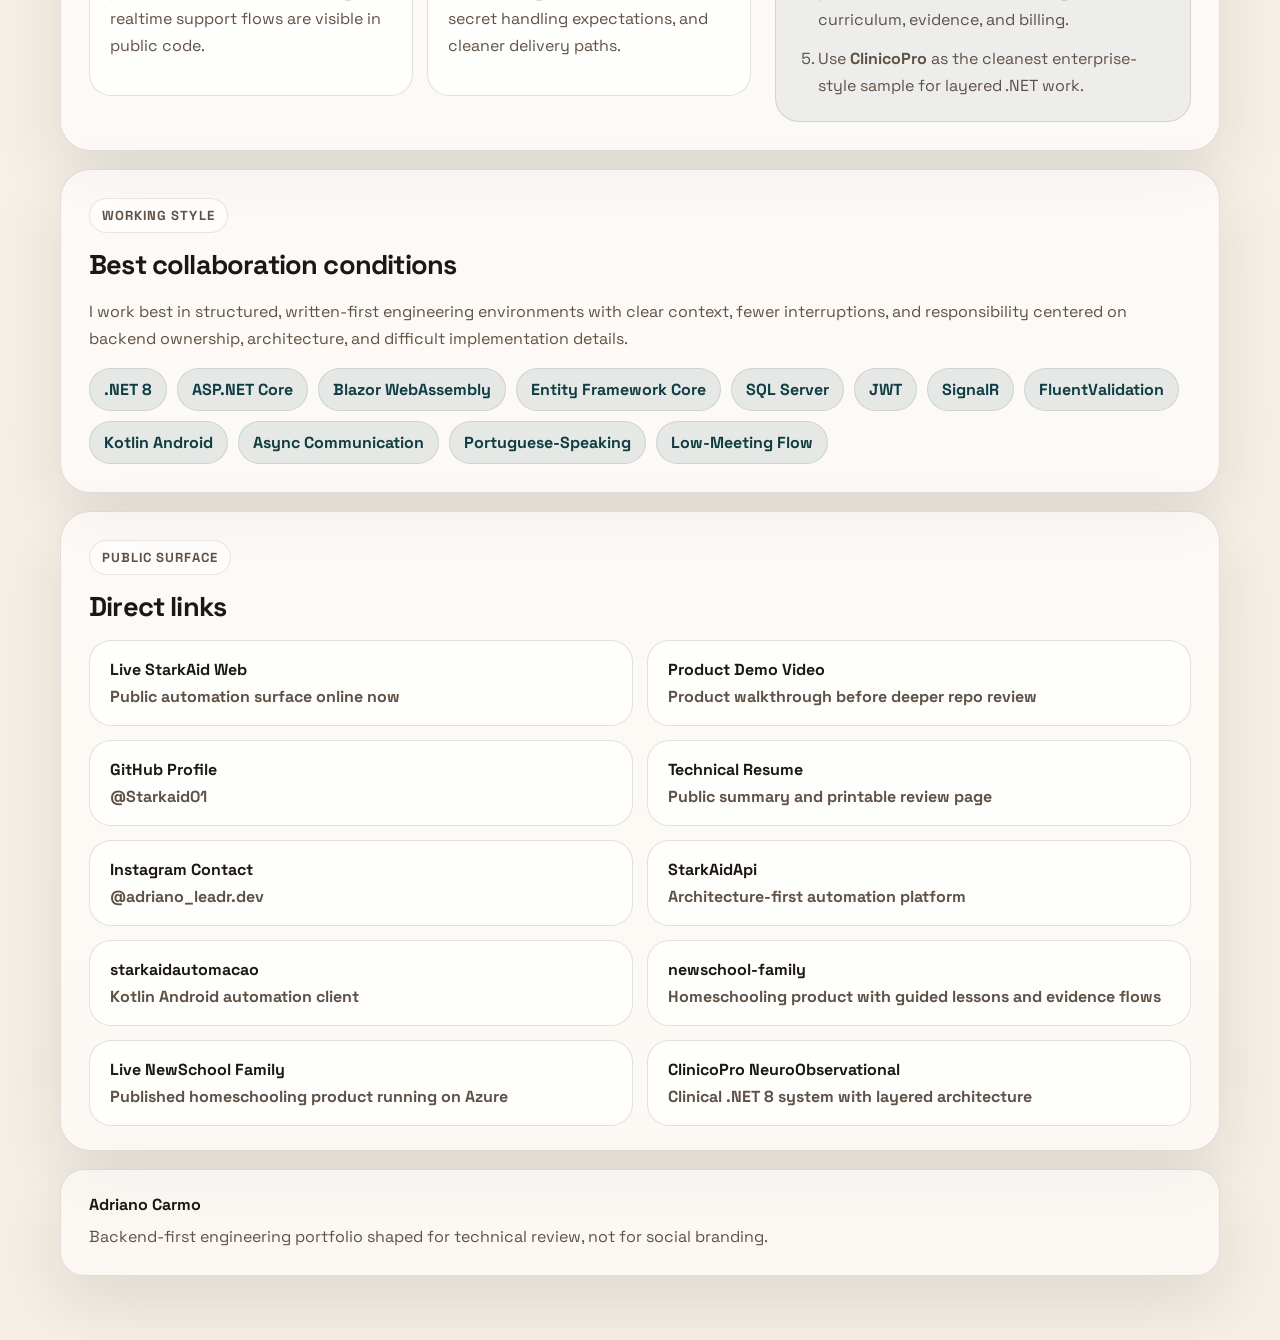
==== commit 12438544: "Embed Android walkthrough video in portfolio" ====
--- a/index.html
+++ b/index.html
@@ -49,7 +49,7 @@
         </p>
         <div class="cta-row">
           <a class="button secondary" href="https://github.com/Starkaid01/StarkAidApi" target="_blank" rel="noreferrer">Review StarkAidApi</a>
-          <a class="button secondary" href="https://github.com/Starkaid01/starkaidautomacao/blob/main/docs/video/starkaid-android-walkthrough.mp4" target="_blank" rel="noreferrer">Open Android Walkthrough</a>
+          <a class="button secondary" href="#android-video" rel="noreferrer">Play Android Walkthrough</a>
           <a class="button secondary" href="resume.html" target="_blank" rel="noreferrer">Open Resume</a>
           <a class="button ghost" href="https://github.com/Starkaid01" target="_blank" rel="noreferrer">Open GitHub</a>
           <a class="button ghost" href="https://www.instagram.com/adriano_leadr.dev/" target="_blank" rel="noreferrer">Open Instagram</a>
@@ -140,7 +140,7 @@
           <a href="https://starkaidautomacao.runasp.net/" target="_blank" rel="noreferrer">Live Web</a>
           <a href="https://www.youtube.com/watch?v=Iexo9cl87lk" target="_blank" rel="noreferrer">Video Demo</a>
           <a href="https://github.com/Starkaid01/starkaidautomacao/tree/main/docs/images/mobile-walkthrough" target="_blank" rel="noreferrer">Android Prints</a>
-          <a href="https://github.com/Starkaid01/starkaidautomacao/blob/main/docs/video/starkaid-android-walkthrough.mp4" target="_blank" rel="noreferrer">Android Video</a>
+          <a href="#android-video" rel="noreferrer">Android Video</a>
           <a href="https://github.com/Starkaid01/StarkAidApi/tree/master/docs/images/system-walkthrough" target="_blank" rel="noreferrer">Web Prints</a>
           <a href="https://newschool-work-eddxf5gch7egh4bd.brazilsouth-01.azurewebsites.net/" target="_blank" rel="noreferrer">Live NewSchool</a>
           <a href="https://github.com/Starkaid01/newschool-family/tree/main/docs/screenshots" target="_blank" rel="noreferrer">Family Product Prints</a>
@@ -157,6 +157,15 @@
         A quick visual pass shows a live public web surface, auth entry point, and two different device-control flows in the Android client.
       </p>
       <div class="shot-grid">
+        <article class="shot-card shot-card-video" id="android-video">
+          <video controls preload="metadata" poster="assets/proof/starkaid-android-ewelink.png">
+            <source src="assets/video/starkaid-android-walkthrough.mp4" type="video/mp4">
+          </video>
+          <div class="shot-copy">
+            <strong>Android walkthrough player</strong>
+            <span>Short embedded walkthrough for the public Android client, without forcing a GitHub blob page.</span>
+          </div>
+        </article>
         <article class="shot-card">
           <img src="assets/proof/starkaid-web-home.png" alt="StarkAid public web surface">
           <div class="shot-copy">
--- a/styles.css
+++ b/styles.css
@@ -497,6 +497,17 @@
   background: rgba(15, 61, 68, 0.08);
 }
 
+.shot-card video {
+  display: block;
+  width: 100%;
+  aspect-ratio: 16 / 9;
+  background: #0d1117;
+}
+
+.shot-card-video {
+  grid-column: 1 / -1;
+}
+
 .shot-copy {
   display: flex;
   flex-direction: column;
